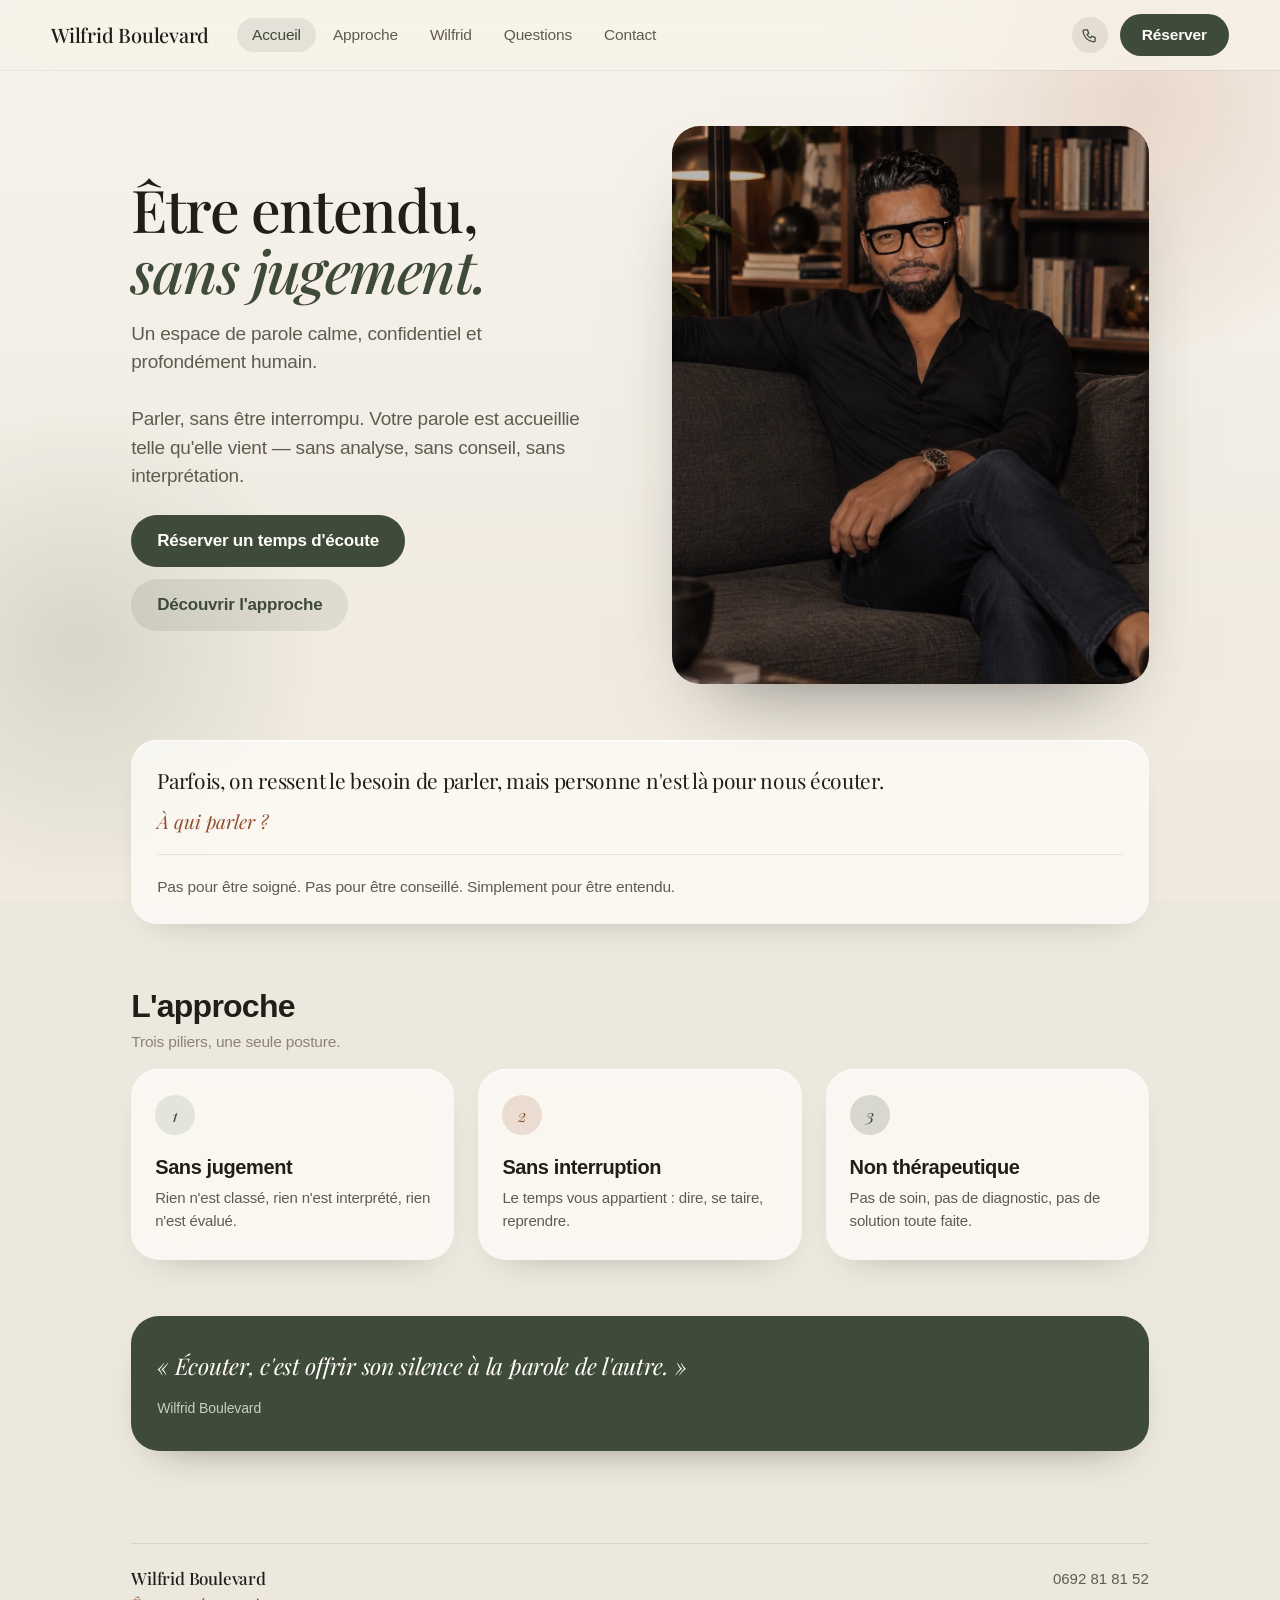
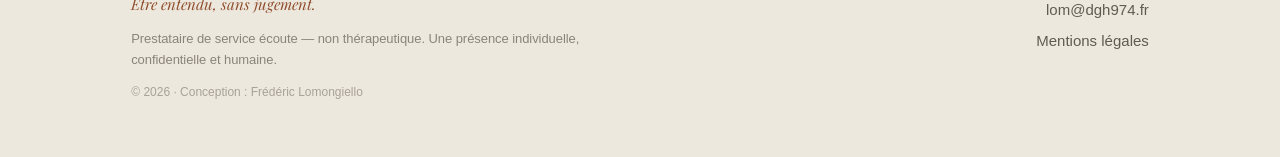
==== index.html @ 645d818a "Retire le cadre de téléphone et ajoute une vraie mise en page ordinateur Le cadre arrondi venait de " ====
<!doctype html>
<html lang="fr">
<head>
<meta charset="utf-8">
<meta name="viewport" content="width=device-width, initial-scale=1, viewport-fit=cover">
<title>Wilfrid Boulevard — Un temps d'écoute, sans jugement</title>
<meta name="description" content="Prestataire de service écoute à La Réunion. Un espace de parole calme, confidentiel et non thérapeutique. Réservation en ligne sécurisée.">
<meta name="theme-color" content="#3E4A3A">
<meta name="apple-mobile-web-app-capable" content="yes">
<meta name="apple-mobile-web-app-status-bar-style" content="black-translucent">
<meta name="apple-mobile-web-app-title" content="Wilfrid Boulevard">
<link rel="manifest" href="manifest.json">
<link rel="icon" href="favicon.svg" type="image/svg+xml">
<link rel="apple-touch-icon" href="favicon.svg">
<link rel="preconnect" href="https://fonts.gstatic.com" crossorigin>
<link rel="stylesheet" href="https://fonts.googleapis.com/css2?family=Playfair+Display:ital,wght@0,400;0,500;1,400&display=swap">
<link rel="stylesheet" href="style.css">
</head>
<body>

<div id="splash" aria-hidden="true">
  <div class="mark">WB</div>
  <div class="brand">Wilfrid Boulevard</div>
  <div class="tag">Être entendu, sans jugement.</div>
</div>

<div class="page-shell">
<div class="app-frame" data-tab="accueil">
  <div class="halo-sage"></div>

  <header class="topbar">
    <span class="title" id="navTitle">Wilfrid Boulevard</span>

    <button class="brand-desk" data-go="accueil">Wilfrid Boulevard</button>
    <nav class="nav-desk" aria-label="Navigation principale">
      <button class="is-active" data-go="accueil">Accueil</button>
      <button data-go="approche">Approche</button>
      <button data-go="wilfrid">Wilfrid</button>
      <button data-go="questions">Questions</button>
      <button data-go="contact">Contact</button>
    </nav>

    <div class="topbar-actions">
      <a class="call-btn" href="tel:+262692818152" aria-label="Appeler Wilfrid Boulevard">
        <svg width="17" height="17" viewBox="0 0 24 24" fill="none" stroke="#3E4A3A" stroke-width="1.8" stroke-linejoin="round"><path d="M5 4h4l2 5-2.5 1.5a12 12 0 0 0 5 5L15 13l5 2v4a2 2 0 0 1-2 2A16 16 0 0 1 3 6a2 2 0 0 1 2-2z"></path></svg>
      </a>
      <button class="btn-book-desk" data-open-sheet>Réserver</button>
    </div>
  </header>

  <main class="scroll-area" id="scrollArea">

    <!-- ACCUEIL -->
    <section class="tab is-active" data-tab="accueil">
      <div class="hero-zone">
        <div class="hero-full">
          <img src="photos/boulevard-canape.jpg" alt="Wilfrid Boulevard, assis, détendu, dans un espace d'écoute chaleureux">
          <div class="scrim"></div>
          <div class="hero-copy">
            <h1>Être entendu,<br><em>sans jugement.</em></h1>
            <p class="hero-sub">Un espace de parole calme, confidentiel et profondément humain.</p>
          </div>
        </div>

        <div class="section hero-actions">
          <p class="lead">Parler, sans être interrompu. Votre parole est accueillie telle qu'elle vient — sans analyse, sans conseil, sans interprétation.</p>
          <div class="btn-stack">
            <button class="btn-primary" data-open-sheet>Réserver un temps d'écoute</button>
            <button class="btn-secondary" data-go="approche">Découvrir l'approche</button>
          </div>
        </div>
      </div>

      <div class="section">
        <div class="card">
          <p class="quote-serif">Parfois, on ressent le besoin de parler, mais personne n'est là pour nous écouter.</p>
          <p class="quote-attrib">À qui parler ?</p>
          <div class="hairline"></div>
          <p class="fine">Pas pour être soigné. Pas pour être conseillé. Simplement pour être entendu.</p>
        </div>
      </div>

      <section class="section-band">
        <div class="section-head">
          <h2 class="title-md">L'approche</h2>
          <p>Trois piliers, une seule posture.</p>
        </div>
        <div class="carousel" id="carousel">
          <article>
            <span class="num-badge" style="background:rgba(124,139,114,.18);color:#3E4A3A">1</span>
            <h3>Sans jugement</h3>
            <p>Rien n'est classé, rien n'est interprété, rien n'est évalué.</p>
          </article>
          <article>
            <span class="num-badge" style="background:rgba(166,96,60,.18);color:#8F4F2E">2</span>
            <h3>Sans interruption</h3>
            <p>Le temps vous appartient : dire, se taire, reprendre.</p>
          </article>
          <article>
            <span class="num-badge" style="background:rgba(62,74,58,.18);color:#3E4A3A">3</span>
            <h3>Non thérapeutique</h3>
            <p>Pas de soin, pas de diagnostic, pas de solution toute faite.</p>
          </article>
        </div>
        <div class="dots" id="carouselDots">
          <button type="button" class="active" aria-label="Voir le pilier 1"></button>
          <button type="button" aria-label="Voir le pilier 2"></button>
          <button type="button" aria-label="Voir le pilier 3"></button>
        </div>
      </section>

      <div class="section">
        <div class="quote-block">
          <p>« Écouter, c'est offrir son silence à la parole de l'autre. »</p>
          <span>Wilfrid Boulevard</span>
        </div>
      </div>
    </section>

    <!-- APPROCHE -->
    <section class="tab" data-tab="approche">
      <div class="section-top">
        <h1 class="title-lg">Une seule posture : vous écouter.</h1>
        <p class="lead">Un métier de présence individuelle, dans un cadre éthique solide, sans intention de conseil, de soin ou de solution.</p>
      </div>

      <div class="section">
        <div class="grouped-card">
          <div class="grouped-row">
            <span class="num-badge" style="width:34px;height:34px;font-size:15px;background:rgba(124,139,114,.18);color:#3E4A3A">1</span>
            <div><h3>Sans jugement</h3><p>Vos émotions, vos vécus, vos silences sont accueillis tels qu'ils viennent.</p></div>
          </div>
          <div class="hairline"></div>
          <div class="grouped-row">
            <span class="num-badge" style="width:34px;height:34px;font-size:15px;background:rgba(166,96,60,.18);color:#8F4F2E">2</span>
            <div><h3>Sans interruption</h3><p>Une écoute active, silencieuse et entière : jamais coupée, jamais pressée.</p></div>
          </div>
          <div class="hairline"></div>
          <div class="grouped-row">
            <span class="num-badge" style="width:34px;height:34px;font-size:15px;background:rgba(62,74,58,.18);color:#3E4A3A">3</span>
            <div><h3>Non thérapeutique</h3><p>Une présence humaine, sincère et encadrée, pour que la parole se dépose.</p></div>
          </div>
        </div>
      </div>

      <section class="section">
        <h2 class="title-md">Le déroulement</h2>
        <p class="section-sub" style="margin-bottom:20px">Trois temps, sans formalité.</p>
        <ol class="steps">
          <li><span class="step-num">1</span><div><h3>Le premier contact</h3><p>Par téléphone ou depuis l'application. Un échange simple pour dire votre besoin et convenir d'un moment. Sans engagement.</p></div></li>
          <li><span class="step-num">2</span><div><h3>Le temps d'écoute</h3><p>En individuel, en présentiel ou à distance, dans un espace calme et sécurisant. Sans interruption, sans évaluation.</p></div></li>
          <li><span class="step-num">3</span><div><h3>Après, en simplicité</h3><p>Rien n'est prescrit, rien n'est rapporté, rien n'est analysé. Vous repartez avec votre parole respectée, à votre rythme.</p></div></li>
        </ol>
        <div class="chips">
          <span class="chip">En présentiel</span>
          <span class="chip">Par téléphone</span>
          <span class="chip">En visio</span>
          <span class="chip">Sur rendez-vous</span>
        </div>
      </section>

      <section class="section">
        <h2 class="title-md" style="margin-bottom:20px">Ce que c'est, ce que ce n'est pas</h2>
        <div class="check-cards">
          <div class="card check-card">
            <div class="check-card-head">
              <span class="badge-round yes"><svg width="13" height="13" viewBox="0 0 24 24" fill="none" stroke="#FFFCF6" stroke-width="2.6" stroke-linecap="round" stroke-linejoin="round"><path d="m5 13 4.5 4.5L19 7"></path></svg></span>
              <h3>Ce que c'est</h3>
            </div>
            <p>Un espace d'accueil de la parole, calme et confidentiel.</p>
            <p>Une écoute active : silence, reformulation sincère, reconnaissance.</p>
            <p>Un temps où vous êtes la seule priorité.</p>
          </div>
          <div class="card check-card">
            <div class="check-card-head">
              <span class="badge-round no"><svg width="12" height="12" viewBox="0 0 24 24" fill="none" stroke="#FFFCF6" stroke-width="2.6" stroke-linecap="round"><path d="M6 6l12 12M18 6 6 18"></path></svg></span>
              <h3>Ce que ce n'est pas</h3>
            </div>
            <p>Une thérapie, un soin psychologique ou psychiatrique.</p>
            <p>Un diagnostic, une analyse ou une interprétation.</p>
            <p>Du conseil — sauf si vous le demandez explicitement.</p>
          </div>
        </div>
      </section>

      <div class="section">
        <button class="btn-primary" data-open-sheet>Réserver un temps d'écoute</button>
      </div>
    </section>

    <!-- WILFRID -->
    <section class="tab" data-tab="wilfrid">
      <div class="section portrait-wrap">
        <div class="portrait">
          <img src="photos/boulevard-fauteuil.jpg" alt="Wilfrid Boulevard en posture d'écoute, devant sa bibliothèque">
        </div>
        <div class="wilfrid-intro">
          <h1 class="wilfrid-h1">Une présence <em>ici et maintenant</em>.</h1>
          <p class="body-copy">Prestataire de service écoute, j'accueille toute personne qui ressent le besoin de parler. Mon engagement est fondamental : être là pour écouter, sans intervenir, sans corriger, sans interpréter.</p>
          <p class="body-copy">Formé à l'écoute authentique individuelle, je pratique une écoute active fondée sur le silence, la reformulation sincère et la reconnaissance du vécu. Chaque rencontre est singulière et confidentielle.</p>
        </div>
      </div>

      <div class="section">
        <div class="card quote-signed">
          <p style="margin:0 0 12px;font:italic 400 20px/1.45 'Playfair Display',Georgia,serif;letter-spacing:-.012em;color:#201E19">« Je ne suis pas là pour aider ou réussir, mais pour être. »</p>
          <span>Posture d'humilité du métier d'écoute</span>
        </div>
      </div>

      <section class="section">
        <h2 class="title-md">Le cadre éthique</h2>
        <p class="section-sub" style="margin-bottom:20px">Six engagements pour que votre parole soit en sécurité.</p>
        <div class="grouped-card">
          <div class="ethic-row"><h3>Présence entière</h3><p>Une attention complète, sans distraction, sans téléphone, sans presse.</p></div>
          <div class="hairline"></div>
          <div class="ethic-row"><h3>Vérité émotionnelle</h3><p>Vos émotions sont vraies, elles n'ont pas à être justifiées.</p></div>
          <div class="hairline"></div>
          <div class="ethic-row"><h3>Non-jugement</h3><p>Aucun diagnostic, aucune étiquette, aucune évaluation de votre parcours.</p></div>
          <div class="hairline"></div>
          <div class="ethic-row"><h3>Confidentialité absolue</h3><p>Aucun compte rendu, aucun dossier partagé, aucune trace transmise.</p></div>
          <div class="hairline"></div>
          <div class="ethic-row"><h3>Régulation personnelle</h3><p>Je prends soin de moi pour ne pas alourdir l'autre.</p></div>
          <div class="hairline"></div>
          <div class="ethic-row"><h3>Posture d'humilité</h3><p>Je ne conseille pas, ne soigne pas, n'oriente pas — sauf demande explicite.</p></div>
        </div>
      </section>
    </section>

    <!-- QUESTIONS -->
    <section class="tab" data-tab="questions">
      <div class="section-top">
        <h1 class="title-lg">Questions fréquentes</h1>
        <p class="lead" style="margin-bottom:22px">Tout ce qu'il faut savoir avant de venir.</p>
        <div class="grouped-card" id="faqList">
          <div class="faq-item">
            <button aria-expanded="false">Est-ce de la thérapie ou un suivi psychologique ?<span class="chevron"><svg width="13" height="13" viewBox="0 0 24 24" fill="none" stroke="currentColor" stroke-width="3" stroke-linecap="round" stroke-linejoin="round"><path d="m9 6 7 6-7 6"></path></svg></span></button>
            <p class="faq-answer">Non. Le service d'écoute est explicitement non thérapeutique. Je ne suis ni psychologue, ni thérapeute, ni soignant : je ne pose aucun diagnostic, je ne soigne pas, je ne traite rien.</p>
          </div>
          <div class="hairline"></div>
          <div class="faq-item">
            <button aria-expanded="false">Quelle différence avec un psychologue ?<span class="chevron"><svg width="13" height="13" viewBox="0 0 24 24" fill="none" stroke="currentColor" stroke-width="3" stroke-linecap="round" stroke-linejoin="round"><path d="m9 6 7 6-7 6"></path></svg></span></button>
            <p class="faq-answer">Le psychologue soigne, analyse et interprète dans un cadre clinique. Ici, il n'y a ni analyse, ni interprétation, ni objectif de changement : seulement une écoute authentique et une présence entière.</p>
          </div>
          <div class="hairline"></div>
          <div class="faq-item">
            <button aria-expanded="false">Ce que je confie reste-t-il confidentiel ?<span class="chevron"><svg width="13" height="13" viewBox="0 0 24 24" fill="none" stroke="currentColor" stroke-width="3" stroke-linecap="round" stroke-linejoin="round"><path d="m9 6 7 6-7 6"></path></svg></span></button>
            <p class="faq-answer">Oui. La confidentialité est absolue : ce qui est dit ne sort pas. Aucun compte rendu, aucun dossier transmis, aucune coordination avec un tiers sur votre situation.</p>
          </div>
          <div class="hairline"></div>
          <div class="faq-item">
            <button aria-expanded="false">À qui s'adresse ce service ?<span class="chevron"><svg width="13" height="13" viewBox="0 0 24 24" fill="none" stroke="currentColor" stroke-width="3" stroke-linecap="round" stroke-linejoin="round"><path d="m9 6 7 6-7 6"></path></svg></span></button>
            <p class="faq-answer">À toute personne qui ressent le besoin de parler : un poids à déposer, une traversée difficile, ou simplement l'envie d'être entendue. Aucun prérequis, aucun bon motif à justifier.</p>
          </div>
          <div class="hairline"></div>
          <div class="faq-item">
            <button aria-expanded="false">Me donnerez-vous des conseils ?<span class="chevron"><svg width="13" height="13" viewBox="0 0 24 24" fill="none" stroke="currentColor" stroke-width="3" stroke-linecap="round" stroke-linejoin="round"><path d="m9 6 7 6-7 6"></path></svg></span></button>
            <p class="faq-answer">Non, par principe : je ne conseille pas, ne soigne pas, n'oriente pas. La seule exception : si vous me le demandez explicitement vous-même.</p>
          </div>
        </div>
      </div>

      <div class="section">
        <p class="notice-text">En cas de détresse psychologique aiguë, ce service n'est pas adapté. Contactez le <b>3114</b> (prévention du suicide, gratuit, 24/7) ou le <b>15</b>.</p>
      </div>
    </section>

    <!-- CONTACT -->
    <section class="tab" data-tab="contact">
      <div class="section-top">
        <h1 class="title-lg">Prêt à être entendu ?</h1>
        <p class="lead">Si vous êtes ici, c'est peut-être le moment. Choisissez votre créneau et réglez en toute sécurité.</p>
      </div>

      <div class="section section-tight contact-grid">
        <div class="contact-card">
          <h3>Réserver un temps d'écoute</h3>
          <p>Créneau, durée et paiement sont gérés sur la page SumUp. Confirmation par e-mail immédiate.</p>
          <button class="btn-primary" data-open-sheet>Continuer avec SumUp</button>
        </div>

        <div class="grouped-card">
          <a class="contact-row" href="tel:+262692818152">
            <span class="icon-circle"><svg width="16" height="16" viewBox="0 0 24 24" fill="none" stroke="#3E4A3A" stroke-width="1.9" stroke-linejoin="round"><path d="M5 4h4l2 5-2.5 1.5a12 12 0 0 0 5 5L15 13l5 2v4a2 2 0 0 1-2 2A16 16 0 0 1 3 6a2 2 0 0 1 2-2z"></path></svg></span>
            <span class="lines"><span class="label">Téléphone</span><span class="value">0692 81 81 52</span></span>
            <svg class="chev" width="13" height="13" viewBox="0 0 24 24" fill="none" stroke="currentColor" stroke-width="3" stroke-linecap="round" stroke-linejoin="round"><path d="m9 6 7 6-7 6"></path></svg>
          </a>
          <div class="hairline"></div>
          <a class="contact-row" href="mailto:lom@dgh974.fr">
            <span class="icon-circle"><svg width="16" height="16" viewBox="0 0 24 24" fill="none" stroke="#3E4A3A" stroke-width="1.9"><rect x="3" y="5" width="18" height="14" rx="3"></rect><path d="m3.5 7.5 8.5 6 8.5-6"></path></svg></span>
            <span class="lines"><span class="label">E-mail</span><span class="value">lom@dgh974.fr</span></span>
            <svg class="chev" width="13" height="13" viewBox="0 0 24 24" fill="none" stroke="currentColor" stroke-width="3" stroke-linecap="round" stroke-linejoin="round"><path d="m9 6 7 6-7 6"></path></svg>
          </a>
          <div class="hairline"></div>
          <div class="contact-row">
            <span class="icon-circle"><svg width="16" height="16" viewBox="0 0 24 24" fill="none" stroke="#3E4A3A" stroke-width="1.9" stroke-linecap="round"><circle cx="12" cy="12" r="9"></circle><path d="M12 7.5V12l3.5 2"></path></svg></span>
            <span class="lines"><span class="label">Disponibilités</span><span class="value">Du lundi au samedi, sur rendez-vous</span></span>
          </div>
          <div class="hairline"></div>
          <div class="contact-row">
            <span class="icon-circle"><svg width="16" height="16" viewBox="0 0 24 24" fill="none" stroke="#3E4A3A" stroke-width="1.9" stroke-linejoin="round"><path d="M12 21s7-6.1 7-11a7 7 0 1 0-14 0c0 4.9 7 11 7 11z"></path><circle cx="12" cy="10" r="2.6"></circle></svg></span>
            <span class="lines"><span class="label">Lieu</span><span class="value">En présentiel ou à distance</span></span>
          </div>
        </div>
      </div>

      <div class="section">
        <p class="notice-text">Ce service ne remplace ni un avis médical, ni un accompagnement psychologique. Urgence : <b>3114</b> ou <b>15</b>.</p>
      </div>

    </section>

    <footer class="app-footer">
      <div class="hairline" style="margin-bottom:18px"></div>
      <div class="footer-inner">
        <div class="footer-identity">
          <span class="brand">Wilfrid Boulevard</span>
          <span class="tagline">Être entendu, sans jugement.</span>
          <p class="disclaimer">Prestataire de service écoute — non thérapeutique. Une présence individuelle, confidentielle et humaine.</p>
        </div>
        <div class="footer-contact">
          <a href="tel:+262692818152">0692 81 81 52</a>
          <a href="mailto:lom@dgh974.fr">lom@dgh974.fr</a>
          <a href="mentions-legales.html">Mentions légales</a>
        </div>
      </div>
      <span class="credit">© <span id="year"></span> · Conception : Frédéric Lomongiello</span>
    </footer>

  </main>

  <nav class="tabbar" id="tabbar">
    <button class="is-active" data-go="accueil" aria-label="Accueil">
      <svg width="24" height="24" viewBox="0 0 24 24" fill="none" stroke="currentColor" stroke-width="1.7" stroke-linejoin="round" stroke-linecap="round"><path d="M4 10.6 12 4.2l8 6.4V19a1.6 1.6 0 0 1-1.6 1.6h-3.2v-5.6H8.8v5.6H5.6A1.6 1.6 0 0 1 4 19z"></path></svg>
      <span>Accueil</span>
    </button>
    <button data-go="approche" aria-label="Approche">
      <svg width="24" height="24" viewBox="0 0 24 24" fill="none" stroke="currentColor" stroke-width="1.7" stroke-linecap="round"><path d="M4.8 20v-7.6a7.2 7.2 0 0 1 14.4 0V20"></path><path d="M9.6 20v-7.6a2.4 2.4 0 0 1 4.8 0V20"></path></svg>
      <span>Approche</span>
    </button>
    <button data-go="wilfrid" aria-label="Wilfrid">
      <svg width="24" height="24" viewBox="0 0 24 24" fill="none" stroke="currentColor" stroke-width="1.7" stroke-linecap="round"><circle cx="12" cy="8.4" r="3.6"></circle><path d="M5 20a7.4 7.4 0 0 1 14 0"></path></svg>
      <span>Wilfrid</span>
    </button>
    <button data-go="questions" aria-label="Questions">
      <svg width="24" height="24" viewBox="0 0 24 24" fill="none" stroke="currentColor" stroke-width="1.7" stroke-linecap="round"><circle cx="12" cy="12" r="8.6"></circle><path d="M9.7 9.5a2.4 2.4 0 0 1 4.6.9c0 1.6-2.3 2-2.3 3.6"></path><path d="M12 17.2v.2"></path></svg>
      <span>Questions</span>
    </button>
    <button data-go="contact" aria-label="Contact">
      <svg width="24" height="24" viewBox="0 0 24 24" fill="none" stroke="currentColor" stroke-width="1.7" stroke-linejoin="round"><rect x="3.2" y="5.6" width="17.6" height="12.8" rx="3"></rect><path d="m3.8 7.6 8.2 5.6 8.2-5.6"></path></svg>
      <span>Contact</span>
    </button>
  </nav>

  <div class="sheet-overlay" id="sheetOverlay" hidden>
    <div class="sheet-scrim" data-close-sheet></div>
    <div class="sheet">
      <div class="grabber"></div>
      <h3>Redirection vers SumUp</h3>
      <p>Le créneau et le paiement sont gérés sur une page sécurisée. Aucune information sur le contenu de votre écoute n'y figure — seulement votre réservation.</p>
      <a class="btn-primary" id="sumupLink" href="https://www.sumupbookings.com/ldgh974" target="_blank" rel="noopener">Continuer</a>
      <button class="btn-cancel" data-close-sheet>Annuler</button>
    </div>
  </div>

</div>
</div>

<script src="script.js"></script>
</body>
</html>
---- style.css ----
:root{
  --cream:#EDE8DE;
  --bg-top:#F7F3EC;
  --bg-mid:#F2EDE4;
  --bg-bottom:#EFE9DE;
  --ink:#201E19;
  --ink-soft:#605B51;
  --ink-mute:#8A8478;
  --ink-faint:#A8A296;
  --sage:#3E4A3A;
  --sage-dark:#2E382A;
  --sage-wash:rgba(62,74,58,.1);
  --sage-wash-strong:rgba(62,74,58,.18);
  --rust:#8F4F2E;
  --rust-light:#A6603C;
  --card:rgba(255,255,255,.66);
  --card-strong:rgba(255,255,255,.72);
  --hairline:rgba(32,30,25,.09);
  --cloud:#FFFCF6;
  /* iPhone notch / home bar: the glass bars grow to clear them.
     In a browser the insets are 0, so the bars stay at their iOS content height. */
  --topbar-h:calc(56px + env(safe-area-inset-top, 0px));
  --tabbar-pb:calc(14px + env(safe-area-inset-bottom, 0px));
}

*{box-sizing:border-box}
html,body{margin:0;padding:0}
body{
  background:var(--cream);
  font-family:-apple-system,BlinkMacSystemFont,"SF Pro Text","SF Pro Display","Helvetica Neue",Helvetica,Arial,sans-serif;
  -webkit-font-smoothing:antialiased;
  text-rendering:optimizeLegibility;
  color:var(--ink);
  -webkit-tap-highlight-color:transparent;
}
a{color:var(--rust);text-decoration:none}
a:hover{color:var(--rust-light)}
button{font-family:inherit}
img{display:block;max-width:100%}
::-webkit-scrollbar{width:0;height:0}

/* Serif accent: name the fallback so the layout holds before Playfair loads */
h1,h2,h3,p,span,em,div{font-synthesis:none}

:focus{outline:none}
:focus-visible{
  outline:2px solid var(--sage);
  outline-offset:3px;
  border-radius:6px;
}

@keyframes sheetUp{from{transform:translateY(40px)}to{transform:none}}
@keyframes fadeIn{from{opacity:0}to{opacity:1}}
@keyframes fadeOut{from{opacity:1}to{opacity:0}}
@keyframes rowIn{from{opacity:0;transform:translateY(10px)}to{opacity:1;transform:none}}

/* ---------- page shell ---------- */
.page-shell{
  min-height:100vh;
  min-height:100dvh;
}
.app-frame{
  position:relative;
  width:100%;
  height:100vh;
  height:100dvh;
  overflow:hidden;
  background:#F5F1E9;
}
.app-frame::before{
  content:"";
  position:absolute;inset:0;z-index:0;
  background:linear-gradient(180deg,var(--bg-top) 0%,var(--bg-mid) 52%,var(--bg-bottom) 100%);
}
.app-frame::after{
  content:"";
  position:absolute;top:-120px;right:-90px;width:320px;height:320px;border-radius:50%;z-index:0;
  background:radial-gradient(circle,rgba(200,151,124,.28) 0%,rgba(200,151,124,0) 70%);
}
.halo-sage{
  position:absolute;bottom:60px;left:-110px;width:300px;height:300px;border-radius:50%;z-index:0;
  background:radial-gradient(circle,rgba(124,139,114,.22) 0%,rgba(124,139,114,0) 70%);
}

/* ---------- header ---------- */
.topbar{
  position:absolute;top:0;left:0;right:0;z-index:30;
  height:var(--topbar-h);
  display:flex;align-items:flex-end;justify-content:space-between;gap:12px;
  padding:0 16px 9px;
  background:rgba(245,241,233,.72);
  backdrop-filter:blur(26px) saturate(180%);
  -webkit-backdrop-filter:blur(26px) saturate(180%);
  box-shadow:0 .5px 0 rgba(32,30,25,.1);
}
/* iOS large-title behaviour: the bar title fades in only once the page's own
   heading has scrolled up behind the bar. */
.topbar .title{
  font:500 17px/1.2 "Playfair Display",Georgia,serif;
  letter-spacing:-.01em;color:var(--ink);
  opacity:0;transform:translateY(7px);
  transition:opacity .25s ease,transform .25s ease;
}
.topbar .title.is-visible{opacity:1;transform:none}
.call-btn{
  flex:none;width:36px;height:36px;border-radius:50%;
  background:var(--sage-wash);
  display:flex;align-items:center;justify-content:center;
}

/* ---------- scroll area ---------- */
.scroll-area{
  position:relative;z-index:10;
  height:100%;
  overflow-y:auto;overflow-x:hidden;
  overscroll-behavior:contain;
  padding:var(--topbar-h) 0 calc(80px + var(--tabbar-pb));
  scroll-behavior:smooth;
}
.tab{display:none}
.tab.is-active{display:block;animation:fadeIn .25s ease}

section{display:block}

/* ---------- hero ---------- */
.hero-full{
  position:relative;margin:calc(-1 * var(--topbar-h)) 0 0;height:540px;overflow:hidden;background:var(--ink);
  padding:0;
}
.hero-full img{
  position:absolute;inset:0;width:100%;height:100%;object-fit:cover;object-position:52% 26%;
}
.hero-full .scrim{
  position:absolute;inset:0;
  background:linear-gradient(180deg,rgba(32,30,25,.32) 0%,rgba(32,30,25,0) 30%,rgba(32,30,25,.55) 68%,rgba(32,30,25,.88) 100%);
}
.hero-full .hero-copy{
  position:absolute;left:24px;right:24px;bottom:30px;
  display:flex;flex-direction:column;gap:14px;
}
.hero-full h1{
  margin:0;font:500 42px/1.03 "Playfair Display",Georgia,serif;letter-spacing:-.026em;color:var(--cloud);
}
.hero-full h1 em{font-style:italic;color:#E9CDB8}
.hero-full .hero-sub{margin:0;font:400 16px/1.45 -apple-system,sans-serif;letter-spacing:-.011em;color:rgba(255,252,246,.82);max-width:300px}

.section{padding:30px 24px 0}
.section-top{padding:22px 24px 0}
/* full-bleed band: the carousel manages its own side padding */
.section-band{padding:36px 0 0}
.section.section-tight{padding-top:24px}
.section.portrait-wrap{padding:4px 20px 0}
.wilfrid-intro{padding:28px 4px 0}
.contact-grid{display:flex;flex-direction:column;gap:24px}
.hero-actions .lead{margin-bottom:26px}
/* transparent on phones: hero image and call to action simply stack */
.hero-zone{display:contents}

h1.title-lg{margin:0 0 12px;font:600 34px/1.08 -apple-system,sans-serif;letter-spacing:-.028em;color:var(--ink)}
p.lead{margin:0;font:400 17px/1.5 -apple-system,sans-serif;letter-spacing:-.012em;color:var(--ink-soft)}

.btn-stack{display:flex;flex-direction:column;gap:10px}
.btn-primary,.btn-secondary,a.btn-primary{
  display:flex;align-items:center;justify-content:center;
  height:52px;width:100%;border:none;border-radius:26px;
  font:590 17px/1 -apple-system,sans-serif;letter-spacing:-.012em;
  cursor:pointer;transition:transform .18s ease,background .18s ease;
  text-decoration:none;box-sizing:border-box;
}
.btn-primary{background:var(--sage);color:var(--cloud)}
.btn-primary:hover{color:var(--cloud)}
.btn-primary:active{transform:scale(.97);background:var(--sage-dark)}
.btn-secondary{background:var(--sage-wash);color:var(--sage)}
.btn-secondary:active{transform:scale(.97);background:var(--sage-wash-strong)}

.card{
  background:var(--card);
  backdrop-filter:blur(28px) saturate(180%);
  -webkit-backdrop-filter:blur(28px) saturate(180%);
  border-radius:26px;padding:26px;
  box-shadow:0 1px 0 rgba(255,255,255,.9) inset,0 14px 34px -26px rgba(32,30,25,.4);
}
.card p{margin:0}
p.quote-serif{font:400 21px/1.38 "Playfair Display",Georgia,serif;letter-spacing:-.015em;color:var(--ink);margin:0 0 14px}
.quote-attrib{font:italic 400 19px/1.3 "Playfair Display",Georgia,serif;color:var(--rust)}
.hairline{height:1px;background:rgba(32,30,25,.1);margin:20px 0}
.card .fine{margin:0;font:400 15.5px/1.5 -apple-system,sans-serif;letter-spacing:-.011em;color:var(--ink-soft)}

/* section headings */
.section-head{padding:0 24px 16px}
h2.title-md{margin:0 0 6px;font:600 26px/1.15 -apple-system,sans-serif;letter-spacing:-.024em;color:var(--ink)}
.section-head p, .section-sub{margin:0;font:400 15.5px/1.45 -apple-system,sans-serif;letter-spacing:-.011em;color:var(--ink-mute)}

/* carousel */
.carousel{
  display:flex;gap:14px;overflow-x:auto;padding:4px 24px 0;
  scroll-snap-type:x mandatory;-webkit-overflow-scrolling:touch;
}
.carousel article{
  flex:none;width:252px;scroll-snap-align:center;
  background:var(--card);
  backdrop-filter:blur(26px) saturate(180%);
  -webkit-backdrop-filter:blur(26px) saturate(180%);
  border-radius:28px;padding:26px 24px 28px;
  box-shadow:0 1px 0 rgba(255,255,255,.9) inset,0 16px 36px -28px rgba(32,30,25,.45);
}
.num-badge{
  display:flex;align-items:center;justify-content:center;width:40px;height:40px;border-radius:50%;
  font:italic 400 17px/1 "Playfair Display",Georgia,serif;
}
.carousel h3{margin:20px 0 8px;font:600 20px/1.2 -apple-system,sans-serif;letter-spacing:-.02em;color:var(--ink)}
.carousel p{margin:0;font:400 15px/1.5 -apple-system,sans-serif;letter-spacing:-.011em;color:var(--ink-soft)}
.dots{display:flex;align-items:center;justify-content:center;gap:7px;padding:20px 0 0}
.dots button{
  width:6px;height:6px;padding:0;border:none;border-radius:3px;
  background:rgba(32,30,25,.16);transition:width .3s ease,background .3s ease;
  display:block;cursor:pointer;
}
.dots button.active{background:var(--sage);width:20px}

.quote-block{
  border-radius:28px;overflow:hidden;background:var(--sage);padding:34px 26px;
  box-shadow:0 20px 44px -30px rgba(32,30,25,.6);
}
.quote-block p{margin:0 0 16px;font:italic 400 23px/1.42 "Playfair Display",Georgia,serif;letter-spacing:-.012em;color:var(--cloud)}
.quote-block span{font:400 14px/1 -apple-system,sans-serif;letter-spacing:-.008em;color:#C6D2BC}

/* grouped list card */
.grouped-card{
  background:var(--card);
  backdrop-filter:blur(26px) saturate(180%);
  -webkit-backdrop-filter:blur(26px) saturate(180%);
  border-radius:26px;padding:2px 22px;
  overflow:hidden;
  box-shadow:0 1px 0 rgba(255,255,255,.9) inset,0 14px 34px -28px rgba(32,30,25,.45);
}
.grouped-row{display:flex;gap:16px;align-items:flex-start;padding:22px 0}
.grouped-row h3{margin:5px 0 6px;font:600 18px/1.2 -apple-system,sans-serif;letter-spacing:-.018em;color:var(--ink)}
.grouped-row p{margin:0;font:400 15px/1.5 -apple-system,sans-serif;letter-spacing:-.011em;color:var(--ink-soft)}
.grouped-card .hairline{margin:0;background:rgba(32,30,25,.09)}

.ethic-row{padding:18px 0}
.ethic-row h3{margin:0 0 5px;font:600 16.5px/1.25 -apple-system,sans-serif;letter-spacing:-.014em;color:var(--ink)}
.ethic-row p{margin:0;font:400 14.5px/1.5 -apple-system,sans-serif;letter-spacing:-.01em;color:var(--ink-soft)}

/* steps (approche) */
.steps{list-style:none;margin:0;padding:0;display:flex;flex-direction:column;gap:18px}
.steps li{display:flex;gap:16px;align-items:flex-start}
.step-num{
  flex:none;display:flex;align-items:center;justify-content:center;width:28px;height:28px;border-radius:50%;
  background:var(--sage);color:var(--cloud);font:590 14px/1 -apple-system,sans-serif;
}
.steps h3{margin:3px 0 5px;font:600 17px/1.25 -apple-system,sans-serif;letter-spacing:-.016em;color:var(--ink)}
.steps p{margin:0;font:400 15px/1.5 -apple-system,sans-serif;letter-spacing:-.011em;color:var(--ink-soft)}

.chips{display:flex;flex-wrap:wrap;gap:8px;margin-top:22px}
.chip{background:var(--sage-wash);border-radius:16px;padding:9px 14px;font:400 14px/1 -apple-system,sans-serif;letter-spacing:-.008em;color:var(--sage)}

/* what it is / isn't */
.check-cards{display:flex;flex-direction:column;gap:12px}
.check-card-head{display:flex;align-items:center;gap:10px;margin-bottom:14px}
.check-card-head h3{margin:0;font:600 17px/1 -apple-system,sans-serif;letter-spacing:-.016em;color:var(--ink)}
.badge-round{flex:none;width:24px;height:24px;border-radius:50%;display:flex;align-items:center;justify-content:center}
.badge-round.yes{background:var(--sage)}
.badge-round.no{background:var(--rust-light)}
.check-card p{margin:0 0 10px;font:400 15px/1.5 -apple-system,sans-serif;letter-spacing:-.011em;color:var(--ink-soft)}
.check-card p:last-child{margin-bottom:0}

/* wilfrid page */
.portrait{height:404px;border-radius:28px;overflow:hidden;background:#EFE8DA;box-shadow:0 30px 60px -36px rgba(32,30,25,.5)}
.portrait img{width:100%;height:100%;object-fit:cover;object-position:50% 20%}
.wilfrid-h1{margin:0 0 14px;font:500 34px/1.1 "Playfair Display",Georgia,serif;letter-spacing:-.024em;color:var(--ink)}
.wilfrid-h1 em{font-style:italic;color:var(--rust)}
.body-copy{margin:0 0 14px;font:400 17px/1.5 -apple-system,sans-serif;letter-spacing:-.012em;color:var(--ink-soft)}
.body-copy:last-child{margin-bottom:0}
.quote-signed span{font:400 13.5px/1.4 -apple-system,sans-serif;letter-spacing:-.006em;color:var(--ink-mute)}

/* FAQ */
.faq-item button{
  width:100%;display:flex;align-items:center;justify-content:space-between;gap:14px;text-align:left;
  background:none;border:none;
  margin:0 -20px;width:calc(100% + 40px);padding:18px 20px;
  font:590 16.5px/1.35 -apple-system,sans-serif;letter-spacing:-.014em;color:var(--ink);cursor:pointer;
  transition:background .15s ease;
}
.faq-item button:active{background:rgba(32,30,25,.055)}
.faq-item .chevron{flex:none;transition:transform .28s cubic-bezier(.4,0,.2,1);color:#A8A296}
.faq-item.is-open .chevron{transform:rotate(90deg)}
.faq-answer{margin:-4px 0 18px;padding-right:28px;font:400 15px/1.55 -apple-system,sans-serif;letter-spacing:-.011em;color:var(--ink-soft);display:none;animation:rowIn .3s ease}
.faq-item.is-open .faq-answer{display:block}
.notice-text{margin:0;padding:0 4px;font:400 13.5px/1.6 -apple-system,sans-serif;letter-spacing:-.006em;color:var(--ink-mute)}
.notice-text b{font-weight:600;color:var(--ink-soft)}

/* contact */
.contact-card{border-radius:28px;background:var(--sage);padding:26px 24px;box-shadow:0 22px 46px -32px rgba(32,30,25,.6)}
.contact-card h3{margin:0 0 8px;font:600 21px/1.2 -apple-system,sans-serif;letter-spacing:-.02em;color:var(--cloud)}
.contact-card p{margin:0 0 20px;font:400 15px/1.5 -apple-system,sans-serif;letter-spacing:-.011em;color:#C6D2BC}
.contact-card .btn-primary{background:var(--cloud);color:#2E382A}
.contact-card .btn-primary:active{background:#E9CDB8}

.contact-row{
  display:flex;align-items:center;gap:14px;padding:16px 0;text-decoration:none;color:inherit;
  margin:0 -20px;padding-left:20px;padding-right:20px;
  transition:background .15s ease;
}
a.contact-row:active{background:rgba(32,30,25,.055)}
.contact-row .icon-circle{flex:none;width:34px;height:34px;border-radius:50%;background:rgba(62,74,58,.12);display:flex;align-items:center;justify-content:center}
.contact-row .lines{flex:1;display:flex;flex-direction:column;gap:2px}
.contact-row .label{font:400 13px/1 -apple-system,sans-serif;letter-spacing:-.005em;color:var(--ink-mute)}
.contact-row .value{font:400 17px/1.3 -apple-system,sans-serif;letter-spacing:-.012em;color:var(--ink)}
.contact-row .chev{color:#C3BCAE}

footer.app-footer{padding:32px 24px 0;flex-direction:column;gap:6px}
footer.app-footer .brand{font:500 17px/1.2 "Playfair Display",Georgia,serif;letter-spacing:-.012em;color:var(--ink)}
footer.app-footer .tagline{font:italic 400 15px/1.4 "Playfair Display",Georgia,serif;color:var(--rust)}
footer.app-footer .disclaimer{margin:8px 0 0;font:400 13px/1.6 -apple-system,sans-serif;letter-spacing:-.005em;color:var(--ink-mute)}
footer.app-footer .credit{margin-top:6px;font:400 12px/1.5 -apple-system,sans-serif;color:var(--ink-faint)}
footer.app-footer .credit a{color:var(--ink-faint);text-decoration:underline}

/* tab bar */
.tabbar{
  position:absolute;left:0;right:0;bottom:0;z-index:30;
  display:flex;align-items:stretch;justify-content:space-between;
  padding:8px 6px var(--tabbar-pb);
  background:rgba(245,241,233,.78);
  backdrop-filter:blur(28px) saturate(190%);
  -webkit-backdrop-filter:blur(28px) saturate(190%);
  box-shadow:0 -.5px 0 rgba(32,30,25,.1);
}
.tabbar button{
  flex:1;min-height:48px;display:flex;flex-direction:column;align-items:center;justify-content:center;gap:4px;
  background:none;border:none;padding:4px 0;cursor:pointer;color:#A39C8E;
  transition:color .2s ease,transform .15s ease;
}
.tabbar button.is-active{color:var(--sage)}
.tabbar button:active{transform:scale(.92)}
.tabbar span{font:500 10px/1 -apple-system,sans-serif;letter-spacing:-.002em}

/* sheet */
.sheet-overlay{
  position:absolute;inset:0;z-index:80;display:flex;flex-direction:column;justify-content:flex-end;
}
.sheet-overlay[hidden]{display:none}
.sheet-scrim{position:absolute;inset:0;background:rgba(32,30,25,.4);animation:fadeIn .28s ease}
.sheet{
  position:relative;background:#FBF8F2;border-radius:38px 38px 0 0;padding:12px 24px 30px;
  box-shadow:0 -20px 60px -24px rgba(32,30,25,.5);animation:sheetUp .36s cubic-bezier(.32,.72,0,1);
}
.sheet .grabber{width:40px;height:5px;border-radius:3px;background:rgba(32,30,25,.16);margin:0 auto 22px}
.sheet h3{margin:0 0 10px;font:600 24px/1.2 -apple-system,sans-serif;letter-spacing:-.024em;color:var(--ink)}
.sheet p{margin:0 0 24px;font:400 16px/1.5 -apple-system,sans-serif;letter-spacing:-.012em;color:var(--ink-soft)}
.sheet .btn-cancel{margin-top:6px;height:50px;width:100%;background:none;border:none;font:400 17px/1 -apple-system,sans-serif;letter-spacing:-.012em;color:var(--ink-mute);cursor:pointer}

.footnote{margin:16px 0 0;max-width:420px;text-align:center;font:400 12.5px/1.6 -apple-system,sans-serif;letter-spacing:-.005em;color:var(--ink-mute)}

/* splash */
#splash{
  position:fixed;inset:0;z-index:200;
  display:flex;flex-direction:column;align-items:center;justify-content:center;gap:10px;
  background:linear-gradient(180deg,var(--bg-top) 0%,var(--bg-bottom) 100%);
}
#splash .mark{
  width:88px;height:88px;border-radius:50%;background:var(--sage);
  display:flex;align-items:center;justify-content:center;
  font:400 34px/1 "Playfair Display",Georgia,serif;color:#E9CDB8;
  box-shadow:0 20px 44px -24px rgba(32,30,25,.5);
  margin-bottom:8px;
}
#splash .brand{font:500 20px/1.2 "Playfair Display",Georgia,serif;letter-spacing:-.01em;color:var(--ink)}
#splash .tag{font:italic 400 14px/1.4 "Playfair Display",Georgia,serif;color:var(--rust)}
#splash.is-hiding{animation:fadeOut .45s ease forwards}

@media (prefers-reduced-motion: reduce){
  #splash{display:none}
  .tab.is-active,.sheet,.sheet-scrim,.faq-answer{animation:none}
}

/* Desktop-only chrome stays hidden until the desktop layout kicks in */
.brand-desk,.nav-desk,.btn-book-desk{display:none}
.topbar-actions{display:flex;align-items:center;gap:12px}

/* On phones the footer belongs to the Contact tab only — an app has no footer */
footer.app-footer{display:none}
.app-frame[data-tab="contact"] footer.app-footer{display:flex}
.footer-inner{display:flex;flex-direction:column;gap:6px}
.footer-identity{display:flex;flex-direction:column;gap:6px}
.footer-contact{display:none}

/* Tablets: keep the phone layout but stop lines from running too wide */
@media (min-width:561px) and (max-width:899px){
  .scroll-area > .tab > *,
  .hero-zone > .section{max-width:620px;margin-left:auto;margin-right:auto}
  .hero-full{max-width:none}
  .carousel{max-width:620px;margin:0 auto}
  .btn-stack{flex-direction:row;gap:12px}
  .btn-primary,.btn-secondary{flex:1}
}

/* ============================================================
   DESKTOP (≥900px) — real web layout: horizontal nav, page
   scroll, multi-column sections. No phone frame.
   ============================================================ */
@media (min-width:900px){
  /* The app shell stops pretending to be a device: the page scrolls */
  .app-frame{height:auto;overflow:visible;background:transparent}
  .app-frame::before{position:fixed}
  .app-frame::after{position:fixed;top:-160px;right:-120px;width:520px;height:520px}
  .halo-sage{position:fixed;top:45vh;bottom:auto;left:-160px;width:480px;height:480px}
  .scroll-area{height:auto;overflow:visible;padding:0 0 0;overscroll-behavior:auto}

  /* ---- top navigation ---- */
  .topbar{
    position:fixed;height:70px;align-items:center;gap:28px;
    padding:0 clamp(24px,4vw,56px);
    background:rgba(246,242,234,.78);
  }
  .topbar .title{display:none}
  .brand-desk{
    display:block;background:none;border:none;padding:0;cursor:pointer;
    font:500 20px/1 "Playfair Display",Georgia,serif;letter-spacing:-.012em;color:var(--ink);
    white-space:nowrap;
  }
  .nav-desk{display:flex;align-items:center;gap:2px;margin-right:auto}
  .nav-desk button{
    background:none;border:none;cursor:pointer;
    padding:9px 15px;border-radius:19px;
    font:500 15.5px/1 -apple-system,sans-serif;letter-spacing:-.011em;
    color:var(--ink-soft);transition:background .2s ease,color .2s ease;
  }
  .nav-desk button:hover{color:var(--ink);background:rgba(32,30,25,.045)}
  .nav-desk button.is-active{color:var(--sage);background:var(--sage-wash)}
  .btn-book-desk{
    display:inline-flex;align-items:center;justify-content:center;
    height:42px;padding:0 22px;border:none;border-radius:21px;
    background:var(--sage);color:var(--cloud);cursor:pointer;
    font:590 15.5px/1 -apple-system,sans-serif;letter-spacing:-.011em;
    transition:transform .18s ease,background .18s ease;
  }
  .btn-book-desk:hover{background:var(--sage-dark)}
  .btn-book-desk:active{transform:scale(.97)}
  .tabbar{display:none}

  /* ---- shared rhythm ---- */
  .tab{padding:70px 0 0}
  .section,.section-top,.tab > section{
    max-width:1120px;margin:0 auto;
    padding-left:clamp(24px,4vw,56px);padding-right:clamp(24px,4vw,56px);
  }
  .section{padding-top:56px}
  .section-top{padding-top:76px}
  /* full-bleed band: its children carry the gutter, so it must not double it */
  .tab > section.section-band{max-width:none;padding-left:0;padding-right:0;padding-top:64px}
  h1.title-lg{font-size:48px;letter-spacing:-.03em;max-width:18ch}
  p.lead{font-size:19px;max-width:62ch}
  h2.title-md{font-size:32px}

  /* ---- hero: copy + call to action left, portrait right (photos are 2:3) ---- */
  .hero-zone{
    display:grid;grid-template-columns:1fr 1fr;
    column-gap:clamp(32px,5vw,72px);
    max-width:1120px;margin:0 auto;
    padding:56px clamp(24px,4vw,56px) 0;
    align-items:center;
  }
  .hero-zone .hero-full{display:contents}
  .hero-full .scrim{display:none}
  .hero-full img{
    grid-column:2;grid-row:1 / span 2;align-self:center;
    position:static;
    width:100%;height:min(560px,62vh);border-radius:28px;
    object-position:52% 22%;
    box-shadow:0 40px 80px -44px rgba(32,30,25,.6);
  }
  .hero-full .hero-copy{
    grid-column:1;grid-row:1;align-self:end;
    position:static;gap:20px;
  }
  .section.hero-actions{grid-column:1;grid-row:2;align-self:start}
  .hero-full h1{font-size:clamp(46px,4.6vw,62px);color:var(--ink)}
  .hero-full h1 em{color:var(--sage)}
  .hero-full .hero-sub{font-size:19px;color:var(--ink-soft);max-width:38ch}

  /* Accueil intro + call to action, under the hero copy in the same column */
  .section.hero-actions{padding:30px 0 0}
  .hero-actions .lead{margin-bottom:24px;font-size:19px;max-width:54ch}
  .btn-stack{flex-direction:row;flex-wrap:wrap;gap:12px}
  .btn-primary,.btn-secondary{padding:0 26px;width:auto;flex:0 0 auto;white-space:nowrap}

  /* ---- carousel becomes a 3-up grid ---- */
  .carousel{
    display:grid;grid-template-columns:repeat(3,1fr);gap:24px;
    overflow:visible;padding:0;
    max-width:1120px;margin:0 auto;
    padding-left:clamp(24px,4vw,56px);padding-right:clamp(24px,4vw,56px);
  }
  .carousel article{width:auto}
  .dots{display:none}
  .section-head{
    max-width:1120px;margin:0 auto;
    padding-left:clamp(24px,4vw,56px);padding-right:clamp(24px,4vw,56px);
  }

  /* ---- two-column blocks ---- */
  .check-cards{display:grid;grid-template-columns:1fr 1fr;gap:24px}
  .grouped-card{padding-left:28px;padding-right:28px}
  .steps{display:grid;grid-template-columns:repeat(3,1fr);gap:32px}

  /* ---- Wilfrid: portrait left, text right ---- */
  .section.portrait-wrap{
    padding:76px clamp(24px,4vw,56px) 0;
    display:grid;grid-template-columns:minmax(0,400px) 1fr;gap:clamp(32px,5vw,64px);align-items:start;
  }
  .portrait{height:min(560px,64vh);position:sticky;top:110px}
  .wilfrid-intro{padding:0}
  .wilfrid-intro .wilfrid-h1{font-size:42px}
  .wilfrid-intro .body-copy{font-size:18px;max-width:58ch}

  /* ---- FAQ and long text stay readable ---- */
  .tab[data-tab="questions"] .grouped-card{max-width:840px}
  .tab[data-tab="questions"] .notice-text{max-width:840px}

  /* ---- Contact: booking card + details side by side ---- */
  .section.contact-grid{
    display:grid;grid-template-columns:1fr 1fr;gap:32px;align-items:start;
    padding-top:40px;
  }
  .contact-card{padding:34px 32px}
  .contact-card .btn-primary{width:auto;padding:0 30px}

  /* ---- sheet becomes a centred modal ---- */
  .sheet-overlay{position:fixed;justify-content:center;align-items:center}
  .sheet{
    border-radius:28px;max-width:460px;width:100%;margin:0 24px;
    padding:30px 32px 32px;
    animation:fadeIn .22s ease;
  }
  .sheet .grabber{display:none}

  /* ---- footer: always visible, two columns ---- */
  footer.app-footer{
    display:flex;
    max-width:1120px;margin:0 auto;
    padding:72px clamp(24px,4vw,56px) 56px;
  }
  .footer-inner{flex-direction:row;justify-content:space-between;gap:48px;align-items:flex-start}
  .footer-identity{max-width:52ch}
  .footer-contact{display:flex;flex-direction:column;gap:10px;text-align:right}
  .footer-contact a{font:400 15px/1.4 -apple-system,sans-serif;color:var(--ink-soft)}
  .footer-contact a:hover{color:var(--rust)}
  .app-footer .credit{margin-top:28px}

  /* the splash is a phone-launch affordance; a website opens instantly */
  #splash{display:none}
}
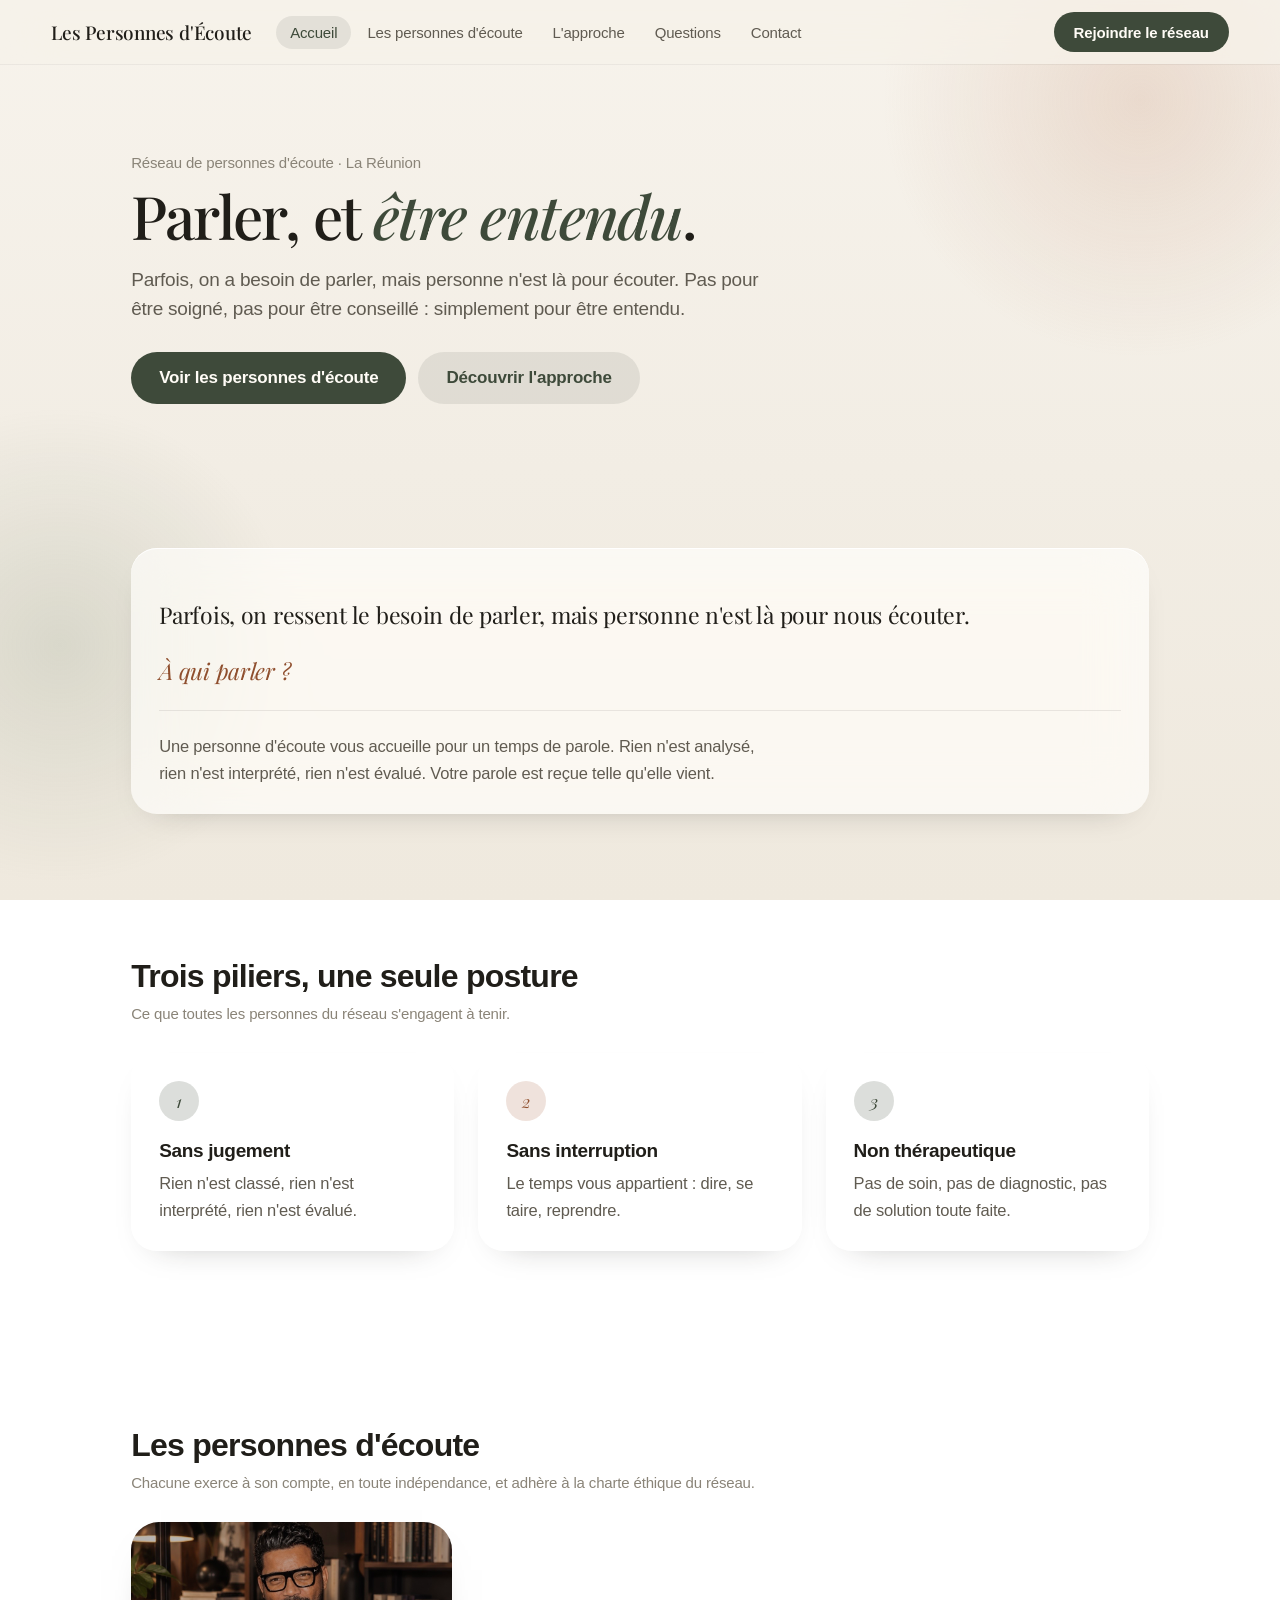
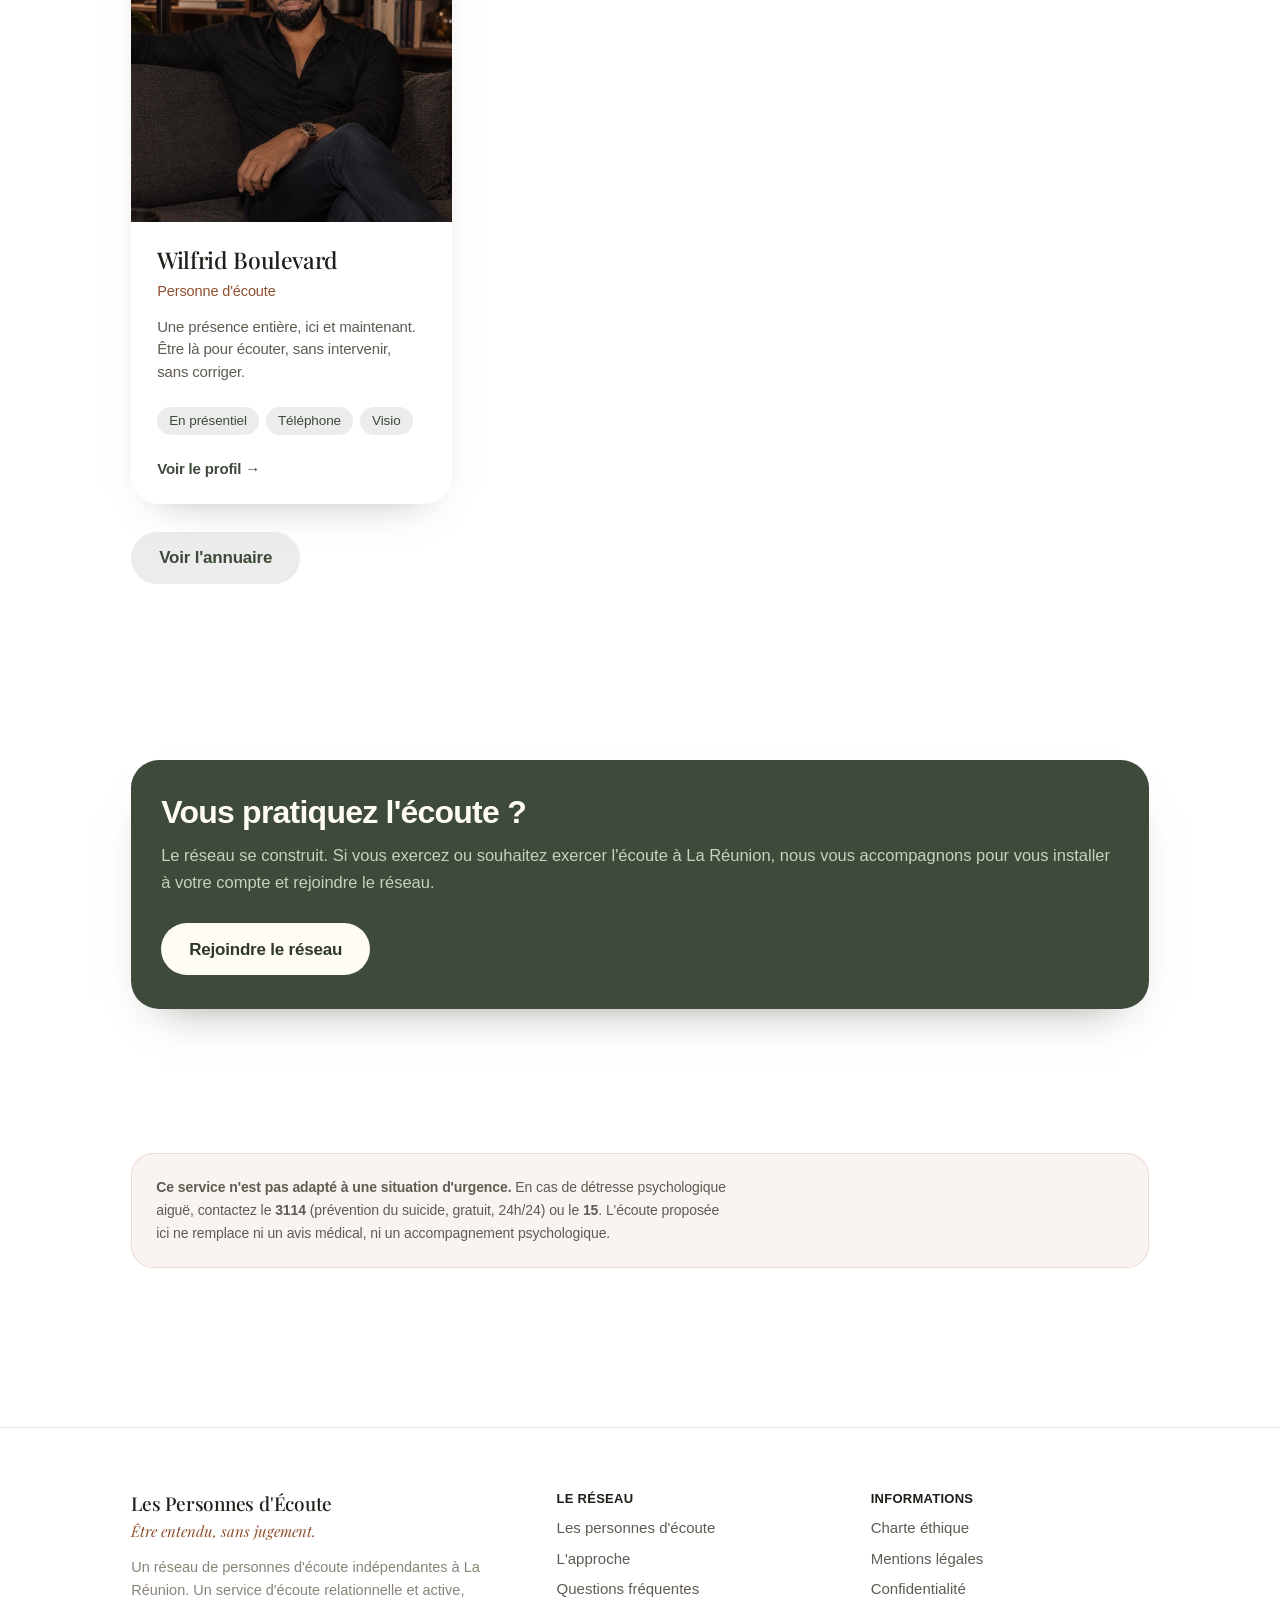
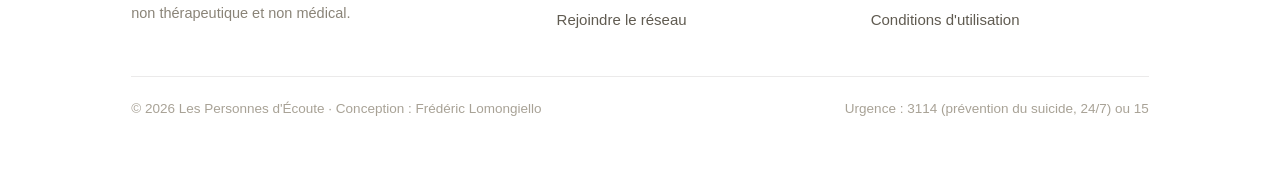
==== commit 138b4581: "Passe du site mono-praticien à l'architecture du réseau Le site devient Les Personnes d'Écoute : un " ====
--- a/index.html
+++ b/index.html
@@ -3,369 +3,165 @@
 <head>
 <meta charset="utf-8">
 <meta name="viewport" content="width=device-width, initial-scale=1, viewport-fit=cover">
-<title>Wilfrid Boulevard — Un temps d'écoute, sans jugement</title>
-<meta name="description" content="Prestataire de service écoute à La Réunion. Un espace de parole calme, confidentiel et non thérapeutique. Réservation en ligne sécurisée.">
+<title>Les Personnes d'Écoute — Être entendu, sans jugement</title>
+<meta name="description" content="Un réseau de personnes d'écoute indépendantes à La Réunion. Un espace de parole calme, confidentiel et non thérapeutique. Trouvez la personne qui vous écoutera.">
 <meta name="theme-color" content="#3E4A3A">
-<meta name="apple-mobile-web-app-capable" content="yes">
-<meta name="apple-mobile-web-app-status-bar-style" content="black-translucent">
-<meta name="apple-mobile-web-app-title" content="Wilfrid Boulevard">
-<link rel="manifest" href="manifest.json">
 <link rel="icon" href="favicon.svg" type="image/svg+xml">
 <link rel="apple-touch-icon" href="favicon.svg">
 <link rel="preconnect" href="https://fonts.gstatic.com" crossorigin>
 <link rel="stylesheet" href="https://fonts.googleapis.com/css2?family=Playfair+Display:ital,wght@0,400;0,500;1,400&display=swap">
-<link rel="stylesheet" href="style.css">
+<link rel="stylesheet" href="assets/style.css">
 </head>
 <body>
 
-<div id="splash" aria-hidden="true">
-  <div class="mark">WB</div>
-  <div class="brand">Wilfrid Boulevard</div>
-  <div class="tag">Être entendu, sans jugement.</div>
-</div>
-
-<div class="page-shell">
-<div class="app-frame" data-tab="accueil">
-  <div class="halo-sage"></div>
-
-  <header class="topbar">
-    <span class="title" id="navTitle">Wilfrid Boulevard</span>
-
-    <button class="brand-desk" data-go="accueil">Wilfrid Boulevard</button>
-    <nav class="nav-desk" aria-label="Navigation principale">
-      <button class="is-active" data-go="accueil">Accueil</button>
-      <button data-go="approche">Approche</button>
-      <button data-go="wilfrid">Wilfrid</button>
-      <button data-go="questions">Questions</button>
-      <button data-go="contact">Contact</button>
+  <header class="site-header">
+    <a class="brand" href="index.html">Les Personnes d'Écoute</a>
+    <nav class="site-nav" aria-label="Navigation principale">
+      <a href="index.html" aria-current="page">Accueil</a>
+      <a href="personnes-ecoute/index.html">Les personnes d'écoute</a>
+      <a href="approche.html">L'approche</a>
+      <a href="questions.html">Questions</a>
+      <a href="contact.html">Contact</a>
     </nav>
-
-    <div class="topbar-actions">
-      <a class="call-btn" href="tel:+262692818152" aria-label="Appeler Wilfrid Boulevard">
-        <svg width="17" height="17" viewBox="0 0 24 24" fill="none" stroke="#3E4A3A" stroke-width="1.8" stroke-linejoin="round"><path d="M5 4h4l2 5-2.5 1.5a12 12 0 0 0 5 5L15 13l5 2v4a2 2 0 0 1-2 2A16 16 0 0 1 3 6a2 2 0 0 1 2-2z"></path></svg>
-      </a>
-      <button class="btn-book-desk" data-open-sheet>Réserver</button>
-    </div>
+    <a class="header-cta" href="rejoindre.html">Rejoindre le réseau</a>
+    <button class="menu-toggle" id="menuToggle" aria-expanded="false" aria-controls="mobileMenu" aria-label="Ouvrir le menu">
+      <svg width="20" height="20" viewBox="0 0 24 24" fill="none" stroke="currentColor" stroke-width="1.9" stroke-linecap="round"><path d="M4 7h16M4 12h16M4 17h16"/></svg>
+    </button>
   </header>
 
-  <main class="scroll-area" id="scrollArea">
+  <div class="mobile-menu" id="mobileMenu" hidden>
+    <a href="index.html" aria-current="page">Accueil</a>
+    <a href="personnes-ecoute/index.html">Les personnes d'écoute</a>
+    <a href="approche.html">L'approche</a>
+    <a href="questions.html">Questions</a>
+    <a href="contact.html">Contact</a>
+    <a class="header-cta" href="rejoindre.html">Rejoindre le réseau</a>
+  </div>
 
-    <!-- ACCUEIL -->
-    <section class="tab is-active" data-tab="accueil">
-      <div class="hero-zone">
-        <div class="hero-full">
-          <img src="photos/boulevard-canape.jpg" alt="Wilfrid Boulevard, assis, détendu, dans un espace d'écoute chaleureux">
-          <div class="scrim"></div>
-          <div class="hero-copy">
-            <h1>Être entendu,<br><em>sans jugement.</em></h1>
-            <p class="hero-sub">Un espace de parole calme, confidentiel et profondément humain.</p>
+  <main>
+
+    <section class="wrap stack-lg">
+      <p class="eyebrow">Réseau de personnes d'écoute · La Réunion</p>
+      <h1 class="display">Parler, et <em>être entendu</em>.</h1>
+      <p class="lead" style="margin-top:20px">Parfois, on a besoin de parler, mais personne n'est là pour écouter.
+        Pas pour être soigné, pas pour être conseillé : simplement pour être entendu.</p>
+      <div class="btn-row">
+        <a class="btn btn-primary" href="personnes-ecoute/index.html">Voir les personnes d'écoute</a>
+        <a class="btn btn-secondary" href="approche.html">Découvrir l'approche</a>
+      </div>
+    </section>
+
+    <section class="wrap stack-md">
+      <div class="card">
+        <p class="serif-quote" style="font-style:normal">Parfois, on ressent le besoin de parler, mais personne
+          n'est là pour nous écouter.</p>
+        <p class="serif-quote" style="color:var(--rust);margin-top:12px">À qui parler ?</p>
+        <hr class="hairline" style="margin:22px 0">
+        <p class="body" style="margin:0">Une personne d'écoute vous accueille pour un temps de parole. Rien n'est
+          analysé, rien n'est interprété, rien n'est évalué. Votre parole est reçue telle qu'elle vient.</p>
+      </div>
+    </section>
+
+    <section class="wrap stack-lg">
+      <h2 class="title-md">Trois piliers, une seule posture</h2>
+      <p class="eyebrow" style="margin-top:8px">Ce que toutes les personnes du réseau s'engagent à tenir.</p>
+      <div class="grid grid-3" style="margin-top:28px">
+        <article class="card">
+          <span class="num-badge">1</span>
+          <h3 class="title-sm">Sans jugement</h3>
+          <p class="body" style="margin-top:8px">Rien n'est classé, rien n'est interprété, rien n'est évalué.</p>
+        </article>
+        <article class="card">
+          <span class="num-badge" style="background:rgba(166,96,60,.18);color:var(--rust)">2</span>
+          <h3 class="title-sm">Sans interruption</h3>
+          <p class="body" style="margin-top:8px">Le temps vous appartient : dire, se taire, reprendre.</p>
+        </article>
+        <article class="card">
+          <span class="num-badge">3</span>
+          <h3 class="title-sm">Non thérapeutique</h3>
+          <p class="body" style="margin-top:8px">Pas de soin, pas de diagnostic, pas de solution toute faite.</p>
+        </article>
+      </div>
+    </section>
+
+    <section class="wrap stack-lg">
+      <h2 class="title-md">Les personnes d'écoute</h2>
+      <p class="eyebrow" style="margin-top:8px">Chacune exerce à son compte, en toute indépendance, et adhère à la
+        charte éthique du réseau.</p>
+      <div class="people" style="margin-top:28px">
+        <a class="person-card" href="personnes-ecoute/wilfrid-boulevard.html">
+          <img src="photos/boulevard-canape.jpg" alt="Portrait de Wilfrid Boulevard">
+          <div class="person-body">
+            <span class="person-name">Wilfrid Boulevard</span>
+            <span class="person-role">Personne d'écoute</span>
+            <p>Une présence entière, ici et maintenant. Être là pour écouter, sans intervenir, sans corriger.</p>
+            <div class="tags">
+              <span class="tag">En présentiel</span>
+              <span class="tag">Téléphone</span>
+              <span class="tag">Visio</span>
+            </div>
+            <span class="more">Voir le profil →</span>
           </div>
-        </div>
+        </a>
+      </div>
+      <div class="btn-row">
+        <a class="btn btn-secondary" href="personnes-ecoute/index.html">Voir l'annuaire</a>
+      </div>
+    </section>
 
-        <div class="section hero-actions">
-          <p class="lead">Parler, sans être interrompu. Votre parole est accueillie telle qu'elle vient — sans analyse, sans conseil, sans interprétation.</p>
-          <div class="btn-stack">
-            <button class="btn-primary" data-open-sheet>Réserver un temps d'écoute</button>
-            <button class="btn-secondary" data-go="approche">Découvrir l'approche</button>
-          </div>
-        </div>
-      </div>
-
-      <div class="section">
-        <div class="card">
-          <p class="quote-serif">Parfois, on ressent le besoin de parler, mais personne n'est là pour nous écouter.</p>
-          <p class="quote-attrib">À qui parler ?</p>
-          <div class="hairline"></div>
-          <p class="fine">Pas pour être soigné. Pas pour être conseillé. Simplement pour être entendu.</p>
-        </div>
-      </div>
-
-      <section class="section-band">
-        <div class="section-head">
-          <h2 class="title-md">L'approche</h2>
-          <p>Trois piliers, une seule posture.</p>
-        </div>
-        <div class="carousel" id="carousel">
-          <article>
-            <span class="num-badge" style="background:rgba(124,139,114,.18);color:#3E4A3A">1</span>
-            <h3>Sans jugement</h3>
-            <p>Rien n'est classé, rien n'est interprété, rien n'est évalué.</p>
-          </article>
-          <article>
-            <span class="num-badge" style="background:rgba(166,96,60,.18);color:#8F4F2E">2</span>
-            <h3>Sans interruption</h3>
-            <p>Le temps vous appartient : dire, se taire, reprendre.</p>
-          </article>
-          <article>
-            <span class="num-badge" style="background:rgba(62,74,58,.18);color:#3E4A3A">3</span>
-            <h3>Non thérapeutique</h3>
-            <p>Pas de soin, pas de diagnostic, pas de solution toute faite.</p>
-          </article>
-        </div>
-        <div class="dots" id="carouselDots">
-          <button type="button" class="active" aria-label="Voir le pilier 1"></button>
-          <button type="button" aria-label="Voir le pilier 2"></button>
-          <button type="button" aria-label="Voir le pilier 3"></button>
-        </div>
-      </section>
-
-      <div class="section">
-        <div class="quote-block">
-          <p>« Écouter, c'est offrir son silence à la parole de l'autre. »</p>
-          <span>Wilfrid Boulevard</span>
+    <section class="wrap stack-lg">
+      <div class="card-sage">
+        <h2 class="title-md">Vous pratiquez l'écoute ?</h2>
+        <p style="margin:12px 0 0;font:400 16.5px/1.6 var(--sans)">Le réseau se construit. Si vous exercez ou
+          souhaitez exercer l'écoute à La Réunion, nous vous accompagnons pour vous installer à votre compte et
+          rejoindre le réseau.</p>
+        <div class="btn-row">
+          <a class="btn" style="background:var(--cloud);color:var(--sage-dark)" href="rejoindre.html">Rejoindre le réseau</a>
         </div>
       </div>
     </section>
 
-    <!-- APPROCHE -->
-    <section class="tab" data-tab="approche">
-      <div class="section-top">
-        <h1 class="title-lg">Une seule posture : vous écouter.</h1>
-        <p class="lead">Un métier de présence individuelle, dans un cadre éthique solide, sans intention de conseil, de soin ou de solution.</p>
-      </div>
-
-      <div class="section">
-        <div class="grouped-card">
-          <div class="grouped-row">
-            <span class="num-badge" style="width:34px;height:34px;font-size:15px;background:rgba(124,139,114,.18);color:#3E4A3A">1</span>
-            <div><h3>Sans jugement</h3><p>Vos émotions, vos vécus, vos silences sont accueillis tels qu'ils viennent.</p></div>
-          </div>
-          <div class="hairline"></div>
-          <div class="grouped-row">
-            <span class="num-badge" style="width:34px;height:34px;font-size:15px;background:rgba(166,96,60,.18);color:#8F4F2E">2</span>
-            <div><h3>Sans interruption</h3><p>Une écoute active, silencieuse et entière : jamais coupée, jamais pressée.</p></div>
-          </div>
-          <div class="hairline"></div>
-          <div class="grouped-row">
-            <span class="num-badge" style="width:34px;height:34px;font-size:15px;background:rgba(62,74,58,.18);color:#3E4A3A">3</span>
-            <div><h3>Non thérapeutique</h3><p>Une présence humaine, sincère et encadrée, pour que la parole se dépose.</p></div>
-          </div>
-        </div>
-      </div>
-
-      <section class="section">
-        <h2 class="title-md">Le déroulement</h2>
-        <p class="section-sub" style="margin-bottom:20px">Trois temps, sans formalité.</p>
-        <ol class="steps">
-          <li><span class="step-num">1</span><div><h3>Le premier contact</h3><p>Par téléphone ou depuis l'application. Un échange simple pour dire votre besoin et convenir d'un moment. Sans engagement.</p></div></li>
-          <li><span class="step-num">2</span><div><h3>Le temps d'écoute</h3><p>En individuel, en présentiel ou à distance, dans un espace calme et sécurisant. Sans interruption, sans évaluation.</p></div></li>
-          <li><span class="step-num">3</span><div><h3>Après, en simplicité</h3><p>Rien n'est prescrit, rien n'est rapporté, rien n'est analysé. Vous repartez avec votre parole respectée, à votre rythme.</p></div></li>
-        </ol>
-        <div class="chips">
-          <span class="chip">En présentiel</span>
-          <span class="chip">Par téléphone</span>
-          <span class="chip">En visio</span>
-          <span class="chip">Sur rendez-vous</span>
-        </div>
-      </section>
-
-      <section class="section">
-        <h2 class="title-md" style="margin-bottom:20px">Ce que c'est, ce que ce n'est pas</h2>
-        <div class="check-cards">
-          <div class="card check-card">
-            <div class="check-card-head">
-              <span class="badge-round yes"><svg width="13" height="13" viewBox="0 0 24 24" fill="none" stroke="#FFFCF6" stroke-width="2.6" stroke-linecap="round" stroke-linejoin="round"><path d="m5 13 4.5 4.5L19 7"></path></svg></span>
-              <h3>Ce que c'est</h3>
-            </div>
-            <p>Un espace d'accueil de la parole, calme et confidentiel.</p>
-            <p>Une écoute active : silence, reformulation sincère, reconnaissance.</p>
-            <p>Un temps où vous êtes la seule priorité.</p>
-          </div>
-          <div class="card check-card">
-            <div class="check-card-head">
-              <span class="badge-round no"><svg width="12" height="12" viewBox="0 0 24 24" fill="none" stroke="#FFFCF6" stroke-width="2.6" stroke-linecap="round"><path d="M6 6l12 12M18 6 6 18"></path></svg></span>
-              <h3>Ce que ce n'est pas</h3>
-            </div>
-            <p>Une thérapie, un soin psychologique ou psychiatrique.</p>
-            <p>Un diagnostic, une analyse ou une interprétation.</p>
-            <p>Du conseil — sauf si vous le demandez explicitement.</p>
-          </div>
-        </div>
-      </section>
-
-      <div class="section">
-        <button class="btn-primary" data-open-sheet>Réserver un temps d'écoute</button>
+    <section class="wrap stack-md">
+      <div class="notice-box">
+        <p class="notice"><b>Ce service n'est pas adapté à une situation d'urgence.</b> En cas de détresse
+          psychologique aiguë, contactez le <b>3114</b> (prévention du suicide, gratuit, 24h/24) ou le <b>15</b>.
+          L'écoute proposée ici ne remplace ni un avis médical, ni un accompagnement psychologique.</p>
       </div>
     </section>
 
-    <!-- WILFRID -->
-    <section class="tab" data-tab="wilfrid">
-      <div class="section portrait-wrap">
-        <div class="portrait">
-          <img src="photos/boulevard-fauteuil.jpg" alt="Wilfrid Boulevard en posture d'écoute, devant sa bibliothèque">
+  </main>
+
+  <footer class="site-footer">
+    <div class="wrap">
+      <div class="footer-grid">
+        <div>
+          <span class="footer-brand">Les Personnes d'Écoute</span>
+          <span class="footer-tagline">Être entendu, sans jugement.</span>
+          <p class="footer-about">Un réseau de personnes d'écoute indépendantes à La Réunion. Un service d'écoute
+            relationnelle et active, non thérapeutique et non médical.</p>
         </div>
-        <div class="wilfrid-intro">
-          <h1 class="wilfrid-h1">Une présence <em>ici et maintenant</em>.</h1>
-          <p class="body-copy">Prestataire de service écoute, j'accueille toute personne qui ressent le besoin de parler. Mon engagement est fondamental : être là pour écouter, sans intervenir, sans corriger, sans interpréter.</p>
-          <p class="body-copy">Formé à l'écoute authentique individuelle, je pratique une écoute active fondée sur le silence, la reformulation sincère et la reconnaissance du vécu. Chaque rencontre est singulière et confidentielle.</p>
+        <div class="footer-col">
+          <h3>Le réseau</h3>
+          <a href="personnes-ecoute/index.html">Les personnes d'écoute</a>
+          <a href="approche.html">L'approche</a>
+          <a href="questions.html">Questions fréquentes</a>
+          <a href="rejoindre.html">Rejoindre le réseau</a>
+        </div>
+        <div class="footer-col">
+          <h3>Informations</h3>
+          <a href="charte-ethique.html">Charte éthique</a>
+          <a href="mentions-legales.html">Mentions légales</a>
+          <a href="confidentialite.html">Confidentialité</a>
+          <a href="cgu.html">Conditions d'utilisation</a>
         </div>
       </div>
+      <div class="footer-bottom">
+        <span>© <span data-year></span> Les Personnes d'Écoute · Conception : Frédéric Lomongiello</span>
+        <span>Urgence : 3114 (prévention du suicide, 24/7) ou 15</span>
+      </div>
+    </div>
+  </footer>
 
-      <div class="section">
-        <div class="card quote-signed">
-          <p style="margin:0 0 12px;font:italic 400 20px/1.45 'Playfair Display',Georgia,serif;letter-spacing:-.012em;color:#201E19">« Je ne suis pas là pour aider ou réussir, mais pour être. »</p>
-          <span>Posture d'humilité du métier d'écoute</span>
-        </div>
-      </div>
-
-      <section class="section">
-        <h2 class="title-md">Le cadre éthique</h2>
-        <p class="section-sub" style="margin-bottom:20px">Six engagements pour que votre parole soit en sécurité.</p>
-        <div class="grouped-card">
-          <div class="ethic-row"><h3>Présence entière</h3><p>Une attention complète, sans distraction, sans téléphone, sans presse.</p></div>
-          <div class="hairline"></div>
-          <div class="ethic-row"><h3>Vérité émotionnelle</h3><p>Vos émotions sont vraies, elles n'ont pas à être justifiées.</p></div>
-          <div class="hairline"></div>
-          <div class="ethic-row"><h3>Non-jugement</h3><p>Aucun diagnostic, aucune étiquette, aucune évaluation de votre parcours.</p></div>
-          <div class="hairline"></div>
-          <div class="ethic-row"><h3>Confidentialité absolue</h3><p>Aucun compte rendu, aucun dossier partagé, aucune trace transmise.</p></div>
-          <div class="hairline"></div>
-          <div class="ethic-row"><h3>Régulation personnelle</h3><p>Je prends soin de moi pour ne pas alourdir l'autre.</p></div>
-          <div class="hairline"></div>
-          <div class="ethic-row"><h3>Posture d'humilité</h3><p>Je ne conseille pas, ne soigne pas, n'oriente pas — sauf demande explicite.</p></div>
-        </div>
-      </section>
-    </section>
-
-    <!-- QUESTIONS -->
-    <section class="tab" data-tab="questions">
-      <div class="section-top">
-        <h1 class="title-lg">Questions fréquentes</h1>
-        <p class="lead" style="margin-bottom:22px">Tout ce qu'il faut savoir avant de venir.</p>
-        <div class="grouped-card" id="faqList">
-          <div class="faq-item">
-            <button aria-expanded="false">Est-ce de la thérapie ou un suivi psychologique ?<span class="chevron"><svg width="13" height="13" viewBox="0 0 24 24" fill="none" stroke="currentColor" stroke-width="3" stroke-linecap="round" stroke-linejoin="round"><path d="m9 6 7 6-7 6"></path></svg></span></button>
-            <p class="faq-answer">Non. Le service d'écoute est explicitement non thérapeutique. Je ne suis ni psychologue, ni thérapeute, ni soignant : je ne pose aucun diagnostic, je ne soigne pas, je ne traite rien.</p>
-          </div>
-          <div class="hairline"></div>
-          <div class="faq-item">
-            <button aria-expanded="false">Quelle différence avec un psychologue ?<span class="chevron"><svg width="13" height="13" viewBox="0 0 24 24" fill="none" stroke="currentColor" stroke-width="3" stroke-linecap="round" stroke-linejoin="round"><path d="m9 6 7 6-7 6"></path></svg></span></button>
-            <p class="faq-answer">Le psychologue soigne, analyse et interprète dans un cadre clinique. Ici, il n'y a ni analyse, ni interprétation, ni objectif de changement : seulement une écoute authentique et une présence entière.</p>
-          </div>
-          <div class="hairline"></div>
-          <div class="faq-item">
-            <button aria-expanded="false">Ce que je confie reste-t-il confidentiel ?<span class="chevron"><svg width="13" height="13" viewBox="0 0 24 24" fill="none" stroke="currentColor" stroke-width="3" stroke-linecap="round" stroke-linejoin="round"><path d="m9 6 7 6-7 6"></path></svg></span></button>
-            <p class="faq-answer">Oui. La confidentialité est absolue : ce qui est dit ne sort pas. Aucun compte rendu, aucun dossier transmis, aucune coordination avec un tiers sur votre situation.</p>
-          </div>
-          <div class="hairline"></div>
-          <div class="faq-item">
-            <button aria-expanded="false">À qui s'adresse ce service ?<span class="chevron"><svg width="13" height="13" viewBox="0 0 24 24" fill="none" stroke="currentColor" stroke-width="3" stroke-linecap="round" stroke-linejoin="round"><path d="m9 6 7 6-7 6"></path></svg></span></button>
-            <p class="faq-answer">À toute personne qui ressent le besoin de parler : un poids à déposer, une traversée difficile, ou simplement l'envie d'être entendue. Aucun prérequis, aucun bon motif à justifier.</p>
-          </div>
-          <div class="hairline"></div>
-          <div class="faq-item">
-            <button aria-expanded="false">Me donnerez-vous des conseils ?<span class="chevron"><svg width="13" height="13" viewBox="0 0 24 24" fill="none" stroke="currentColor" stroke-width="3" stroke-linecap="round" stroke-linejoin="round"><path d="m9 6 7 6-7 6"></path></svg></span></button>
-            <p class="faq-answer">Non, par principe : je ne conseille pas, ne soigne pas, n'oriente pas. La seule exception : si vous me le demandez explicitement vous-même.</p>
-          </div>
-        </div>
-      </div>
-
-      <div class="section">
-        <p class="notice-text">En cas de détresse psychologique aiguë, ce service n'est pas adapté. Contactez le <b>3114</b> (prévention du suicide, gratuit, 24/7) ou le <b>15</b>.</p>
-      </div>
-    </section>
-
-    <!-- CONTACT -->
-    <section class="tab" data-tab="contact">
-      <div class="section-top">
-        <h1 class="title-lg">Prêt à être entendu ?</h1>
-        <p class="lead">Si vous êtes ici, c'est peut-être le moment. Choisissez votre créneau et réglez en toute sécurité.</p>
-      </div>
-
-      <div class="section section-tight contact-grid">
-        <div class="contact-card">
-          <h3>Réserver un temps d'écoute</h3>
-          <p>Créneau, durée et paiement sont gérés sur la page SumUp. Confirmation par e-mail immédiate.</p>
-          <button class="btn-primary" data-open-sheet>Continuer avec SumUp</button>
-        </div>
-
-        <div class="grouped-card">
-          <a class="contact-row" href="tel:+262692818152">
-            <span class="icon-circle"><svg width="16" height="16" viewBox="0 0 24 24" fill="none" stroke="#3E4A3A" stroke-width="1.9" stroke-linejoin="round"><path d="M5 4h4l2 5-2.5 1.5a12 12 0 0 0 5 5L15 13l5 2v4a2 2 0 0 1-2 2A16 16 0 0 1 3 6a2 2 0 0 1 2-2z"></path></svg></span>
-            <span class="lines"><span class="label">Téléphone</span><span class="value">0692 81 81 52</span></span>
-            <svg class="chev" width="13" height="13" viewBox="0 0 24 24" fill="none" stroke="currentColor" stroke-width="3" stroke-linecap="round" stroke-linejoin="round"><path d="m9 6 7 6-7 6"></path></svg>
-          </a>
-          <div class="hairline"></div>
-          <a class="contact-row" href="mailto:lom@dgh974.fr">
-            <span class="icon-circle"><svg width="16" height="16" viewBox="0 0 24 24" fill="none" stroke="#3E4A3A" stroke-width="1.9"><rect x="3" y="5" width="18" height="14" rx="3"></rect><path d="m3.5 7.5 8.5 6 8.5-6"></path></svg></span>
-            <span class="lines"><span class="label">E-mail</span><span class="value">lom@dgh974.fr</span></span>
-            <svg class="chev" width="13" height="13" viewBox="0 0 24 24" fill="none" stroke="currentColor" stroke-width="3" stroke-linecap="round" stroke-linejoin="round"><path d="m9 6 7 6-7 6"></path></svg>
-          </a>
-          <div class="hairline"></div>
-          <div class="contact-row">
-            <span class="icon-circle"><svg width="16" height="16" viewBox="0 0 24 24" fill="none" stroke="#3E4A3A" stroke-width="1.9" stroke-linecap="round"><circle cx="12" cy="12" r="9"></circle><path d="M12 7.5V12l3.5 2"></path></svg></span>
-            <span class="lines"><span class="label">Disponibilités</span><span class="value">Du lundi au samedi, sur rendez-vous</span></span>
-          </div>
-          <div class="hairline"></div>
-          <div class="contact-row">
-            <span class="icon-circle"><svg width="16" height="16" viewBox="0 0 24 24" fill="none" stroke="#3E4A3A" stroke-width="1.9" stroke-linejoin="round"><path d="M12 21s7-6.1 7-11a7 7 0 1 0-14 0c0 4.9 7 11 7 11z"></path><circle cx="12" cy="10" r="2.6"></circle></svg></span>
-            <span class="lines"><span class="label">Lieu</span><span class="value">En présentiel ou à distance</span></span>
-          </div>
-        </div>
-      </div>
-
-      <div class="section">
-        <p class="notice-text">Ce service ne remplace ni un avis médical, ni un accompagnement psychologique. Urgence : <b>3114</b> ou <b>15</b>.</p>
-      </div>
-
-    </section>
-
-    <footer class="app-footer">
-      <div class="hairline" style="margin-bottom:18px"></div>
-      <div class="footer-inner">
-        <div class="footer-identity">
-          <span class="brand">Wilfrid Boulevard</span>
-          <span class="tagline">Être entendu, sans jugement.</span>
-          <p class="disclaimer">Prestataire de service écoute — non thérapeutique. Une présence individuelle, confidentielle et humaine.</p>
-        </div>
-        <div class="footer-contact">
-          <a href="tel:+262692818152">0692 81 81 52</a>
-          <a href="mailto:lom@dgh974.fr">lom@dgh974.fr</a>
-          <a href="mentions-legales.html">Mentions légales</a>
-        </div>
-      </div>
-      <span class="credit">© <span id="year"></span> · Conception : Frédéric Lomongiello</span>
-    </footer>
-
-  </main>
-
-  <nav class="tabbar" id="tabbar">
-    <button class="is-active" data-go="accueil" aria-label="Accueil">
-      <svg width="24" height="24" viewBox="0 0 24 24" fill="none" stroke="currentColor" stroke-width="1.7" stroke-linejoin="round" stroke-linecap="round"><path d="M4 10.6 12 4.2l8 6.4V19a1.6 1.6 0 0 1-1.6 1.6h-3.2v-5.6H8.8v5.6H5.6A1.6 1.6 0 0 1 4 19z"></path></svg>
-      <span>Accueil</span>
-    </button>
-    <button data-go="approche" aria-label="Approche">
-      <svg width="24" height="24" viewBox="0 0 24 24" fill="none" stroke="currentColor" stroke-width="1.7" stroke-linecap="round"><path d="M4.8 20v-7.6a7.2 7.2 0 0 1 14.4 0V20"></path><path d="M9.6 20v-7.6a2.4 2.4 0 0 1 4.8 0V20"></path></svg>
-      <span>Approche</span>
-    </button>
-    <button data-go="wilfrid" aria-label="Wilfrid">
-      <svg width="24" height="24" viewBox="0 0 24 24" fill="none" stroke="currentColor" stroke-width="1.7" stroke-linecap="round"><circle cx="12" cy="8.4" r="3.6"></circle><path d="M5 20a7.4 7.4 0 0 1 14 0"></path></svg>
-      <span>Wilfrid</span>
-    </button>
-    <button data-go="questions" aria-label="Questions">
-      <svg width="24" height="24" viewBox="0 0 24 24" fill="none" stroke="currentColor" stroke-width="1.7" stroke-linecap="round"><circle cx="12" cy="12" r="8.6"></circle><path d="M9.7 9.5a2.4 2.4 0 0 1 4.6.9c0 1.6-2.3 2-2.3 3.6"></path><path d="M12 17.2v.2"></path></svg>
-      <span>Questions</span>
-    </button>
-    <button data-go="contact" aria-label="Contact">
-      <svg width="24" height="24" viewBox="0 0 24 24" fill="none" stroke="currentColor" stroke-width="1.7" stroke-linejoin="round"><rect x="3.2" y="5.6" width="17.6" height="12.8" rx="3"></rect><path d="m3.8 7.6 8.2 5.6 8.2-5.6"></path></svg>
-      <span>Contact</span>
-    </button>
-  </nav>
-
-  <div class="sheet-overlay" id="sheetOverlay" hidden>
-    <div class="sheet-scrim" data-close-sheet></div>
-    <div class="sheet">
-      <div class="grabber"></div>
-      <h3>Redirection vers SumUp</h3>
-      <p>Le créneau et le paiement sont gérés sur une page sécurisée. Aucune information sur le contenu de votre écoute n'y figure — seulement votre réservation.</p>
-      <a class="btn-primary" id="sumupLink" href="https://www.sumupbookings.com/ldgh974" target="_blank" rel="noopener">Continuer</a>
-      <button class="btn-cancel" data-close-sheet>Annuler</button>
-    </div>
-  </div>
-
-</div>
-</div>
-
-<script src="script.js"></script>
+<script src="assets/app.js"></script>
 </body>
 </html>
--- a/assets/style.css
+++ b/assets/style.css
@@ -0,0 +1,371 @@
+/* ============================================================
+   Les Personnes d'Écoute — feuille de styles partagée
+   Palette et typographie reprises de l'identité Wilfrid Boulevard.
+   ============================================================ */
+
+:root{
+  --cream:#EDE8DE;
+  --bg-top:#F7F3EC;
+  --bg-mid:#F2EDE4;
+  --bg-bottom:#EFE9DE;
+  --ink:#201E19;
+  --ink-soft:#605B51;
+  --ink-mute:#8A8478;
+  --ink-faint:#A8A296;
+  --sage:#3E4A3A;
+  --sage-dark:#2E382A;
+  --sage-wash:rgba(62,74,58,.1);
+  --sage-wash-strong:rgba(62,74,58,.18);
+  --rust:#8F4F2E;
+  --rust-light:#A6603C;
+  --card:rgba(255,255,255,.66);
+  --hairline:rgba(32,30,25,.09);
+  --cloud:#FFFCF6;
+  --serif:"Playfair Display",Georgia,"Times New Roman",serif;
+  --sans:-apple-system,BlinkMacSystemFont,"SF Pro Text","SF Pro Display","Helvetica Neue",Helvetica,Arial,sans-serif;
+  --gutter:clamp(20px,4vw,56px);
+  --maxw:1120px;
+  --header-h:calc(64px + env(safe-area-inset-top, 0px));
+}
+
+*{box-sizing:border-box}
+html{scroll-behavior:smooth}
+body{
+  margin:0;
+  background:linear-gradient(180deg,var(--bg-top) 0%,var(--bg-mid) 52%,var(--bg-bottom) 100%);
+  background-attachment:fixed;
+  font-family:var(--sans);
+  -webkit-font-smoothing:antialiased;
+  text-rendering:optimizeLegibility;
+  color:var(--ink);
+  -webkit-tap-highlight-color:transparent;
+}
+img{display:block;max-width:100%}
+a{color:var(--rust);text-decoration:none}
+a:hover{color:var(--rust-light)}
+button{font-family:inherit}
+:focus{outline:none}
+:focus-visible{outline:2px solid var(--sage);outline-offset:3px;border-radius:6px}
+
+@keyframes fadeIn{from{opacity:0}to{opacity:1}}
+@keyframes rowIn{from{opacity:0;transform:translateY(10px)}to{opacity:1;transform:none}}
+
+/* soft light behind everything */
+body::before,body::after{
+  content:"";position:fixed;z-index:0;border-radius:50%;pointer-events:none;
+}
+body::before{
+  top:-160px;right:-120px;width:520px;height:520px;
+  background:radial-gradient(circle,rgba(200,151,124,.26) 0%,rgba(200,151,124,0) 70%);
+}
+body::after{
+  top:45vh;left:-180px;width:480px;height:480px;
+  background:radial-gradient(circle,rgba(124,139,114,.2) 0%,rgba(124,139,114,0) 70%);
+}
+
+/* ---------------- layout ---------------- */
+.wrap{max-width:var(--maxw);margin:0 auto;padding-left:var(--gutter);padding-right:var(--gutter)}
+.narrow{max-width:760px}
+main{position:relative;z-index:1;padding-top:var(--header-h)}
+section{position:relative}
+.stack-lg{padding-block:clamp(48px,7vw,88px)}
+.stack-md{padding-block:clamp(32px,5vw,56px)}
+
+/* ---------------- header ---------------- */
+.site-header{
+  position:fixed;top:0;left:0;right:0;z-index:60;
+  height:var(--header-h);
+  display:flex;align-items:center;gap:24px;
+  padding:env(safe-area-inset-top, 0px) var(--gutter) 0;
+  background:rgba(246,242,234,.8);
+  backdrop-filter:blur(26px) saturate(180%);
+  -webkit-backdrop-filter:blur(26px) saturate(180%);
+  box-shadow:0 .5px 0 rgba(32,30,25,.1);
+}
+.site-header .brand{
+  font:500 19px/1 var(--serif);letter-spacing:-.012em;color:var(--ink);
+  white-space:nowrap;flex:none;
+}
+.site-header .brand:hover{color:var(--ink)}
+.site-nav{display:flex;align-items:center;gap:2px;margin-right:auto}
+.site-nav a{
+  padding:9px 14px;border-radius:19px;
+  font:500 15px/1 var(--sans);letter-spacing:-.011em;color:var(--ink-soft);
+  transition:background .2s ease,color .2s ease;
+}
+.site-nav a:hover{color:var(--ink);background:rgba(32,30,25,.045)}
+.site-nav a[aria-current="page"]{color:var(--sage);background:var(--sage-wash)}
+.header-cta{
+  display:inline-flex;align-items:center;justify-content:center;
+  height:40px;padding:0 20px;border-radius:20px;flex:none;
+  background:var(--sage);color:var(--cloud);
+  font:590 15px/1 var(--sans);letter-spacing:-.011em;
+  transition:background .18s ease,transform .18s ease;
+}
+.header-cta:hover{background:var(--sage-dark);color:var(--cloud)}
+.header-cta:active{transform:scale(.97)}
+
+/* mobile menu */
+.menu-toggle{
+  display:none;margin-left:auto;flex:none;
+  width:42px;height:42px;border:none;border-radius:21px;
+  background:var(--sage-wash);color:var(--sage);cursor:pointer;
+  align-items:center;justify-content:center;
+}
+.mobile-menu{
+  position:fixed;inset:0;z-index:55;
+  padding:calc(var(--header-h) + 16px) var(--gutter) 40px;
+  background:rgba(246,242,234,.96);
+  backdrop-filter:blur(28px) saturate(180%);
+  -webkit-backdrop-filter:blur(28px) saturate(180%);
+  display:flex;flex-direction:column;gap:2px;
+  animation:fadeIn .2s ease;
+}
+.mobile-menu[hidden]{display:none}
+.mobile-menu a{
+  padding:16px 4px;border-bottom:1px solid var(--hairline);
+  font:500 20px/1.2 var(--sans);letter-spacing:-.016em;color:var(--ink);
+}
+.mobile-menu a[aria-current="page"]{color:var(--sage)}
+.mobile-menu .header-cta{height:52px;border-radius:26px;font-size:17px;margin-top:24px}
+
+/* ---------------- typography ---------------- */
+h1,h2,h3{margin:0}
+.display{
+  font:500 clamp(38px,5.2vw,60px)/1.04 var(--serif);
+  letter-spacing:-.026em;color:var(--ink);text-wrap:balance;
+}
+.display em{font-style:italic;color:var(--sage)}
+.title-lg{
+  font:600 clamp(30px,3.6vw,44px)/1.08 var(--sans);
+  letter-spacing:-.028em;color:var(--ink);text-wrap:balance;
+}
+.title-md{
+  font:600 clamp(24px,2.6vw,32px)/1.15 var(--sans);
+  letter-spacing:-.024em;color:var(--ink);
+}
+.title-sm{font:600 19px/1.25 var(--sans);letter-spacing:-.018em;color:var(--ink)}
+.lead{
+  margin:0;font:400 clamp(17px,1.5vw,19px)/1.52 var(--sans);
+  letter-spacing:-.012em;color:var(--ink-soft);max-width:62ch;text-wrap:pretty;
+}
+.body{margin:0;font:400 16.5px/1.6 var(--sans);letter-spacing:-.011em;color:var(--ink-soft);max-width:68ch}
+.body + .body{margin-top:14px}
+.eyebrow{
+  margin:0 0 10px;font:400 15px/1.45 var(--sans);
+  letter-spacing:-.011em;color:var(--ink-mute);
+}
+.serif-quote{font:italic 400 clamp(19px,2.1vw,23px)/1.42 var(--serif);letter-spacing:-.012em;color:var(--ink)}
+
+/* ---------------- buttons ---------------- */
+.btn{
+  display:inline-flex;align-items:center;justify-content:center;
+  height:52px;padding:0 28px;border:none;border-radius:26px;
+  font:590 17px/1 var(--sans);letter-spacing:-.012em;
+  cursor:pointer;transition:transform .18s ease,background .18s ease;
+  text-decoration:none;
+}
+.btn-primary{background:var(--sage);color:var(--cloud)}
+.btn-primary:hover{background:var(--sage-dark);color:var(--cloud)}
+.btn-primary:active{transform:scale(.97)}
+.btn-secondary{background:var(--sage-wash);color:var(--sage)}
+.btn-secondary:hover{background:var(--sage-wash-strong);color:var(--sage)}
+.btn-secondary:active{transform:scale(.97)}
+.btn-row{display:flex;flex-wrap:wrap;gap:12px;margin-top:28px}
+
+/* ---------------- cards ---------------- */
+.card{
+  background:var(--card);
+  backdrop-filter:blur(28px) saturate(180%);
+  -webkit-backdrop-filter:blur(28px) saturate(180%);
+  border-radius:26px;padding:28px;
+  box-shadow:0 1px 0 rgba(255,255,255,.9) inset,0 14px 34px -26px rgba(32,30,25,.4);
+}
+.card-sage{
+  border-radius:28px;background:var(--sage);padding:34px 30px;color:var(--cloud);
+  box-shadow:0 22px 46px -32px rgba(32,30,25,.6);
+}
+.card-sage .title-md,.card-sage .title-sm{color:var(--cloud)}
+.card-sage p{color:#C6D2BC}
+.grid{display:grid;gap:24px}
+.grid-3{grid-template-columns:repeat(3,1fr)}
+.grid-2{grid-template-columns:repeat(2,1fr)}
+.num-badge{
+  display:flex;align-items:center;justify-content:center;
+  width:40px;height:40px;border-radius:50%;margin-bottom:18px;
+  font:italic 400 17px/1 var(--serif);
+  background:var(--sage-wash-strong);color:var(--sage);
+}
+.hairline{height:1px;background:var(--hairline);border:0;margin:0}
+
+/* ---------------- grouped list (iOS-style rows) ---------------- */
+.rows{
+  background:var(--card);
+  backdrop-filter:blur(26px) saturate(180%);
+  -webkit-backdrop-filter:blur(26px) saturate(180%);
+  border-radius:26px;padding:2px 22px;overflow:hidden;
+  box-shadow:0 1px 0 rgba(255,255,255,.9) inset,0 14px 34px -28px rgba(32,30,25,.45);
+}
+.row{
+  display:flex;align-items:center;gap:14px;
+  margin:0 -22px;padding:16px 22px;
+  color:inherit;text-decoration:none;transition:background .15s ease;
+}
+a.row:active{background:rgba(32,30,25,.055)}
+.row + .row{border-top:1px solid var(--hairline)}
+.row .icon{
+  flex:none;width:34px;height:34px;border-radius:50%;
+  background:rgba(62,74,58,.12);
+  display:flex;align-items:center;justify-content:center;
+}
+.row .lines{flex:1;display:flex;flex-direction:column;gap:2px;min-width:0}
+.row .label{font:400 13px/1 var(--sans);letter-spacing:-.005em;color:var(--ink-mute)}
+.row .value{font:400 17px/1.3 var(--sans);letter-spacing:-.012em;color:var(--ink)}
+.row .chev{flex:none;color:#C3BCAE}
+.row-block{display:block;padding-block:20px}
+.row-block .title-sm{margin-bottom:5px}
+.row-block p{margin:0;font:400 15px/1.5 var(--sans);letter-spacing:-.011em;color:var(--ink-soft)}
+
+/* ---------------- practitioner cards ---------------- */
+.people{display:grid;gap:28px;grid-template-columns:repeat(auto-fill,minmax(300px,1fr))}
+.person-card{
+  display:flex;flex-direction:column;
+  background:var(--card);
+  backdrop-filter:blur(26px) saturate(180%);
+  -webkit-backdrop-filter:blur(26px) saturate(180%);
+  border-radius:28px;overflow:hidden;color:inherit;
+  box-shadow:0 1px 0 rgba(255,255,255,.9) inset,0 18px 40px -30px rgba(32,30,25,.5);
+  transition:transform .25s ease,box-shadow .25s ease;
+}
+.person-card:hover{
+  transform:translateY(-3px);color:inherit;
+  box-shadow:0 1px 0 rgba(255,255,255,.9) inset,0 26px 52px -30px rgba(32,30,25,.55);
+}
+.person-card img{width:100%;height:300px;object-fit:cover;object-position:50% 22%}
+.person-card .person-body{padding:24px 26px 28px;display:flex;flex-direction:column;gap:8px;flex:1}
+.person-card .person-name{font:500 23px/1.2 var(--serif);letter-spacing:-.016em;color:var(--ink)}
+.person-card .person-role{font:400 14.5px/1.4 var(--sans);letter-spacing:-.008em;color:var(--rust)}
+.person-card p{margin:6px 0 0;font:400 15px/1.5 var(--sans);letter-spacing:-.011em;color:var(--ink-soft)}
+.tags{display:flex;flex-wrap:wrap;gap:7px;margin-top:16px}
+.tag{
+  background:var(--sage-wash);border-radius:15px;padding:7px 12px;
+  font:400 13.5px/1 var(--sans);letter-spacing:-.006em;color:var(--sage);
+}
+.person-card .more{
+  margin-top:18px;font:590 15px/1 var(--sans);letter-spacing:-.011em;color:var(--sage);
+}
+
+/* ---------------- practitioner page hero ---------------- */
+.person-hero{
+  display:grid;grid-template-columns:minmax(0,420px) 1fr;
+  gap:clamp(28px,5vw,64px);align-items:start;
+}
+.person-hero .portrait{
+  border-radius:28px;overflow:hidden;background:#EFE8DA;
+  box-shadow:0 34px 66px -38px rgba(32,30,25,.55);
+}
+.person-hero .portrait img{width:100%;height:min(560px,66vh);object-fit:cover;object-position:50% 20%}
+
+/* ---------------- FAQ ---------------- */
+.faq-item > button{
+  width:calc(100% + 44px);margin:0 -22px;padding:20px 22px;
+  display:flex;align-items:center;justify-content:space-between;gap:14px;
+  text-align:left;background:none;border:none;cursor:pointer;
+  font:590 16.5px/1.4 var(--sans);letter-spacing:-.014em;color:var(--ink);
+  transition:background .15s ease;
+}
+.faq-item > button:active{background:rgba(32,30,25,.055)}
+.faq-item .chevron{flex:none;color:#A8A296;transition:transform .28s cubic-bezier(.4,0,.2,1)}
+.faq-item.is-open .chevron{transform:rotate(90deg)}
+.faq-answer{
+  display:none;margin:-6px 0 20px;padding-right:32px;
+  font:400 15.5px/1.6 var(--sans);letter-spacing:-.011em;color:var(--ink-soft);
+  animation:rowIn .3s ease;
+}
+.faq-item.is-open .faq-answer{display:block}
+.faq-item + .faq-item{border-top:1px solid var(--hairline)}
+
+/* ---------------- notices ---------------- */
+.notice{
+  margin:0;font:400 14px/1.65 var(--sans);letter-spacing:-.006em;color:var(--ink-mute);
+  max-width:74ch;
+}
+.notice b{font-weight:600;color:var(--ink-soft)}
+.notice-box{
+  border-radius:22px;padding:22px 24px;
+  background:rgba(166,96,60,.07);
+  border:1px solid rgba(166,96,60,.16);
+}
+.notice-box .notice{color:var(--ink-soft)}
+
+/* ---------------- legal pages ---------------- */
+.legal h2{margin:40px 0 12px;font:600 20px/1.3 var(--sans);letter-spacing:-.018em;color:var(--ink)}
+.legal h2:first-of-type{margin-top:28px}
+.legal p,.legal li{font:400 15.5px/1.65 var(--sans);letter-spacing:-.011em;color:var(--ink-soft)}
+.legal p{margin:0 0 12px;max-width:74ch}
+.legal ul{margin:0 0 12px;padding-left:22px}
+.legal li{margin-bottom:6px}
+.legal .updated{font:400 14px/1.5 var(--sans);color:var(--ink-mute)}
+
+/* ---------------- footer ---------------- */
+.site-footer{
+  position:relative;z-index:1;
+  margin-top:clamp(56px,8vw,104px);
+  border-top:1px solid var(--hairline);
+}
+.site-footer .wrap{padding-block:clamp(40px,6vw,64px)}
+.footer-grid{display:grid;gap:36px;grid-template-columns:1.4fr 1fr 1fr}
+.footer-brand{font:500 19px/1.2 var(--serif);letter-spacing:-.012em;color:var(--ink)}
+.footer-tagline{display:block;margin-top:6px;font:italic 400 15px/1.4 var(--serif);color:var(--rust)}
+.footer-about{margin:14px 0 0;font:400 14.5px/1.6 var(--sans);color:var(--ink-mute);max-width:44ch}
+.footer-col h3{margin:0 0 12px;font:600 13px/1 var(--sans);letter-spacing:.02em;color:var(--ink);text-transform:uppercase}
+.footer-col a,.footer-col span{display:block;margin-bottom:9px;font:400 15px/1.45 var(--sans);color:var(--ink-soft)}
+.footer-col a:hover{color:var(--rust)}
+.footer-bottom{
+  margin-top:36px;padding-top:22px;border-top:1px solid var(--hairline);
+  display:flex;flex-wrap:wrap;gap:8px 20px;justify-content:space-between;
+  font:400 13.5px/1.5 var(--sans);color:var(--ink-faint);
+}
+
+/* ---------------- booking modal ---------------- */
+.modal{
+  position:fixed;inset:0;z-index:80;
+  display:flex;align-items:center;justify-content:center;padding:20px;
+}
+.modal[hidden]{display:none}
+.modal-scrim{position:absolute;inset:0;background:rgba(32,30,25,.42);animation:fadeIn .25s ease}
+.modal-panel{
+  position:relative;width:100%;max-width:460px;
+  background:#FBF8F2;border-radius:28px;padding:30px 32px 32px;
+  box-shadow:0 30px 70px -26px rgba(32,30,25,.55);
+  animation:rowIn .28s cubic-bezier(.32,.72,0,1);
+}
+.modal-panel .title-md{margin-bottom:10px}
+.modal-panel p{margin:0 0 24px;font:400 16px/1.55 var(--sans);letter-spacing:-.012em;color:var(--ink-soft)}
+.modal-panel .btn{width:100%}
+.modal-cancel{
+  margin-top:6px;height:50px;width:100%;background:none;border:none;cursor:pointer;
+  font:400 17px/1 var(--sans);letter-spacing:-.012em;color:var(--ink-mute);
+}
+
+/* ---------------- responsive ---------------- */
+@media (max-width:900px){
+  .site-nav,.site-header .header-cta{display:none}
+  .menu-toggle{display:flex}
+  .grid-3,.grid-2{grid-template-columns:1fr}
+  .person-hero{grid-template-columns:1fr}
+  .person-hero .portrait img{height:min(460px,58vh)}
+  .footer-grid{grid-template-columns:1fr;gap:28px}
+}
+@media (min-width:901px){
+  .mobile-menu{display:none !important}
+}
+@media (max-width:560px){
+  .person-card img{height:260px}
+  .btn{width:100%}
+  .btn-row{flex-direction:column}
+}
+@media (prefers-reduced-motion:reduce){
+  html{scroll-behavior:auto}
+  *{animation:none !important;transition:none !important}
+}
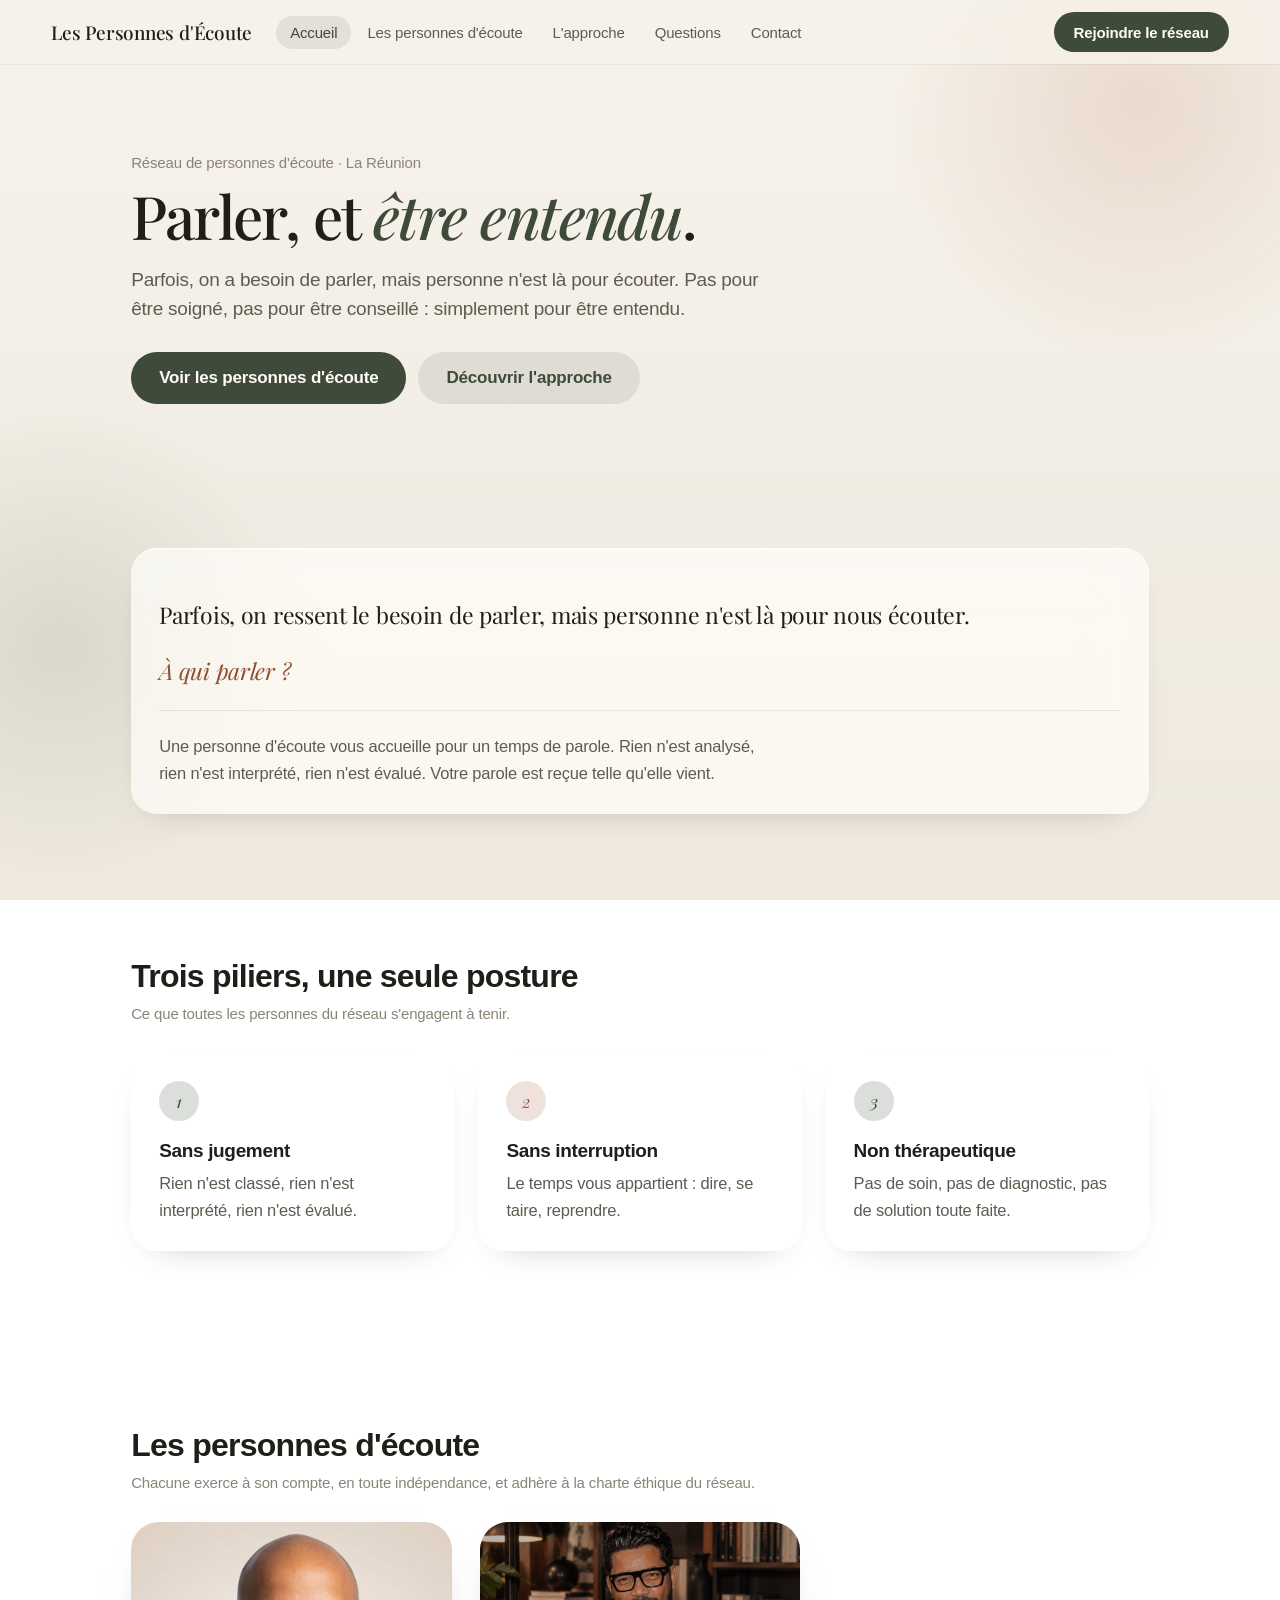
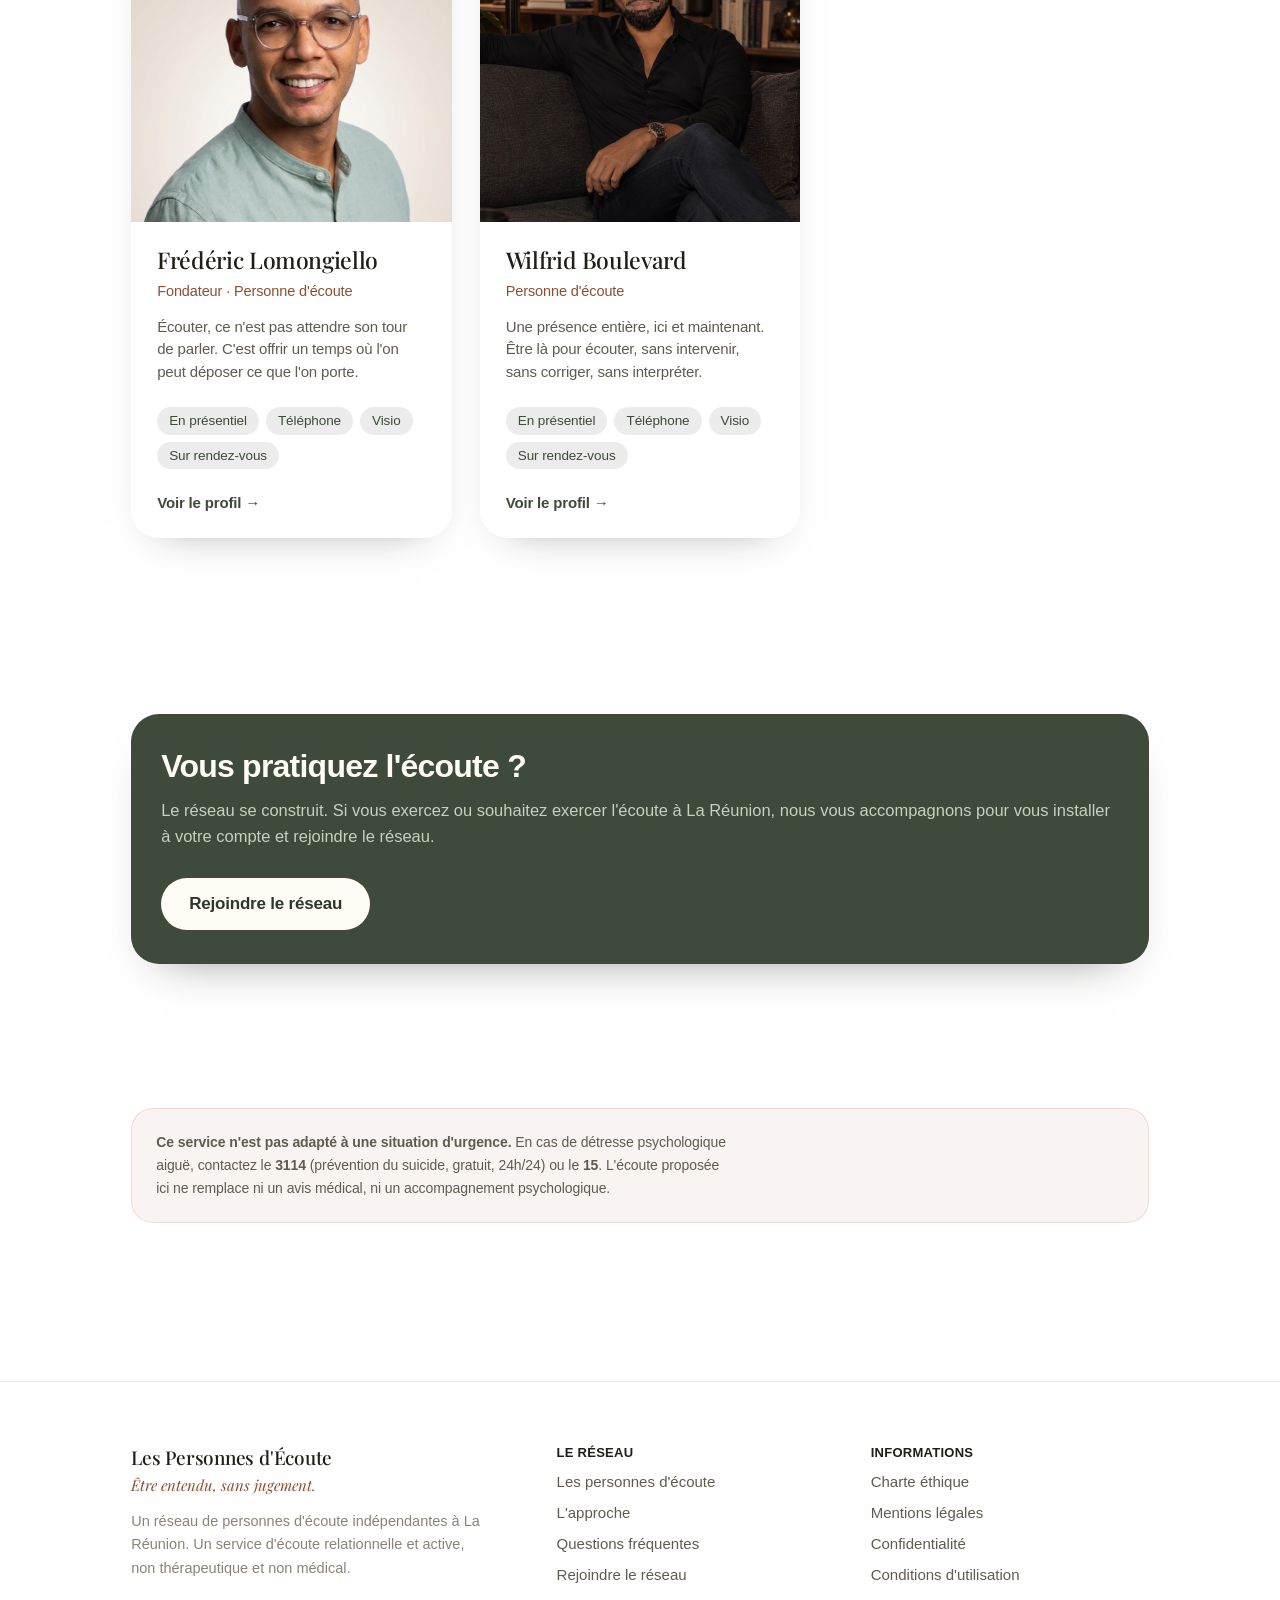
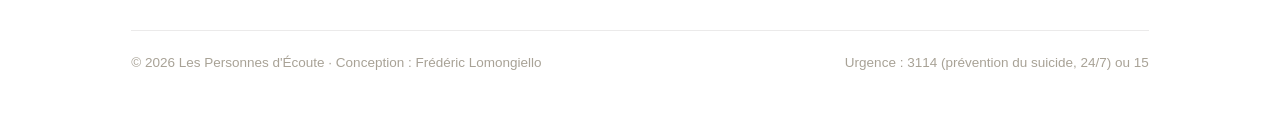
==== commit ffe27c05: "Ajoute la fiche de Frédéric Lomongiello, fondateur du réseau Sa page reprend la structure des fiches" ====
--- a/index.html
+++ b/index.html
@@ -89,23 +89,36 @@
       <p class="eyebrow" style="margin-top:8px">Chacune exerce à son compte, en toute indépendance, et adhère à la
         charte éthique du réseau.</p>
       <div class="people" style="margin-top:28px">
+        <a class="person-card" href="personnes-ecoute/frederic-lomongiello.html">
+          <img src="photos/frederic-portrait.jpg" alt="Portrait de Frédéric Lomongiello">
+          <div class="person-body">
+            <span class="person-name">Frédéric Lomongiello</span>
+            <span class="person-role">Fondateur · Personne d'écoute</span>
+            <p>Écouter, ce n'est pas attendre son tour de parler. C'est offrir un temps où l'on peut déposer ce que l'on porte.</p>
+            <div class="tags">
+              <span class="tag">En présentiel</span>
+              <span class="tag">Téléphone</span>
+              <span class="tag">Visio</span>
+              <span class="tag">Sur rendez-vous</span>
+            </div>
+            <span class="more">Voir le profil →</span>
+          </div>
+        </a>
         <a class="person-card" href="personnes-ecoute/wilfrid-boulevard.html">
           <img src="photos/boulevard-canape.jpg" alt="Portrait de Wilfrid Boulevard">
           <div class="person-body">
             <span class="person-name">Wilfrid Boulevard</span>
             <span class="person-role">Personne d'écoute</span>
-            <p>Une présence entière, ici et maintenant. Être là pour écouter, sans intervenir, sans corriger.</p>
+            <p>Une présence entière, ici et maintenant. Être là pour écouter, sans intervenir, sans corriger, sans interpréter.</p>
             <div class="tags">
               <span class="tag">En présentiel</span>
               <span class="tag">Téléphone</span>
               <span class="tag">Visio</span>
+              <span class="tag">Sur rendez-vous</span>
             </div>
             <span class="more">Voir le profil →</span>
           </div>
         </a>
-      </div>
-      <div class="btn-row">
-        <a class="btn btn-secondary" href="personnes-ecoute/index.html">Voir l'annuaire</a>
       </div>
     </section>
 
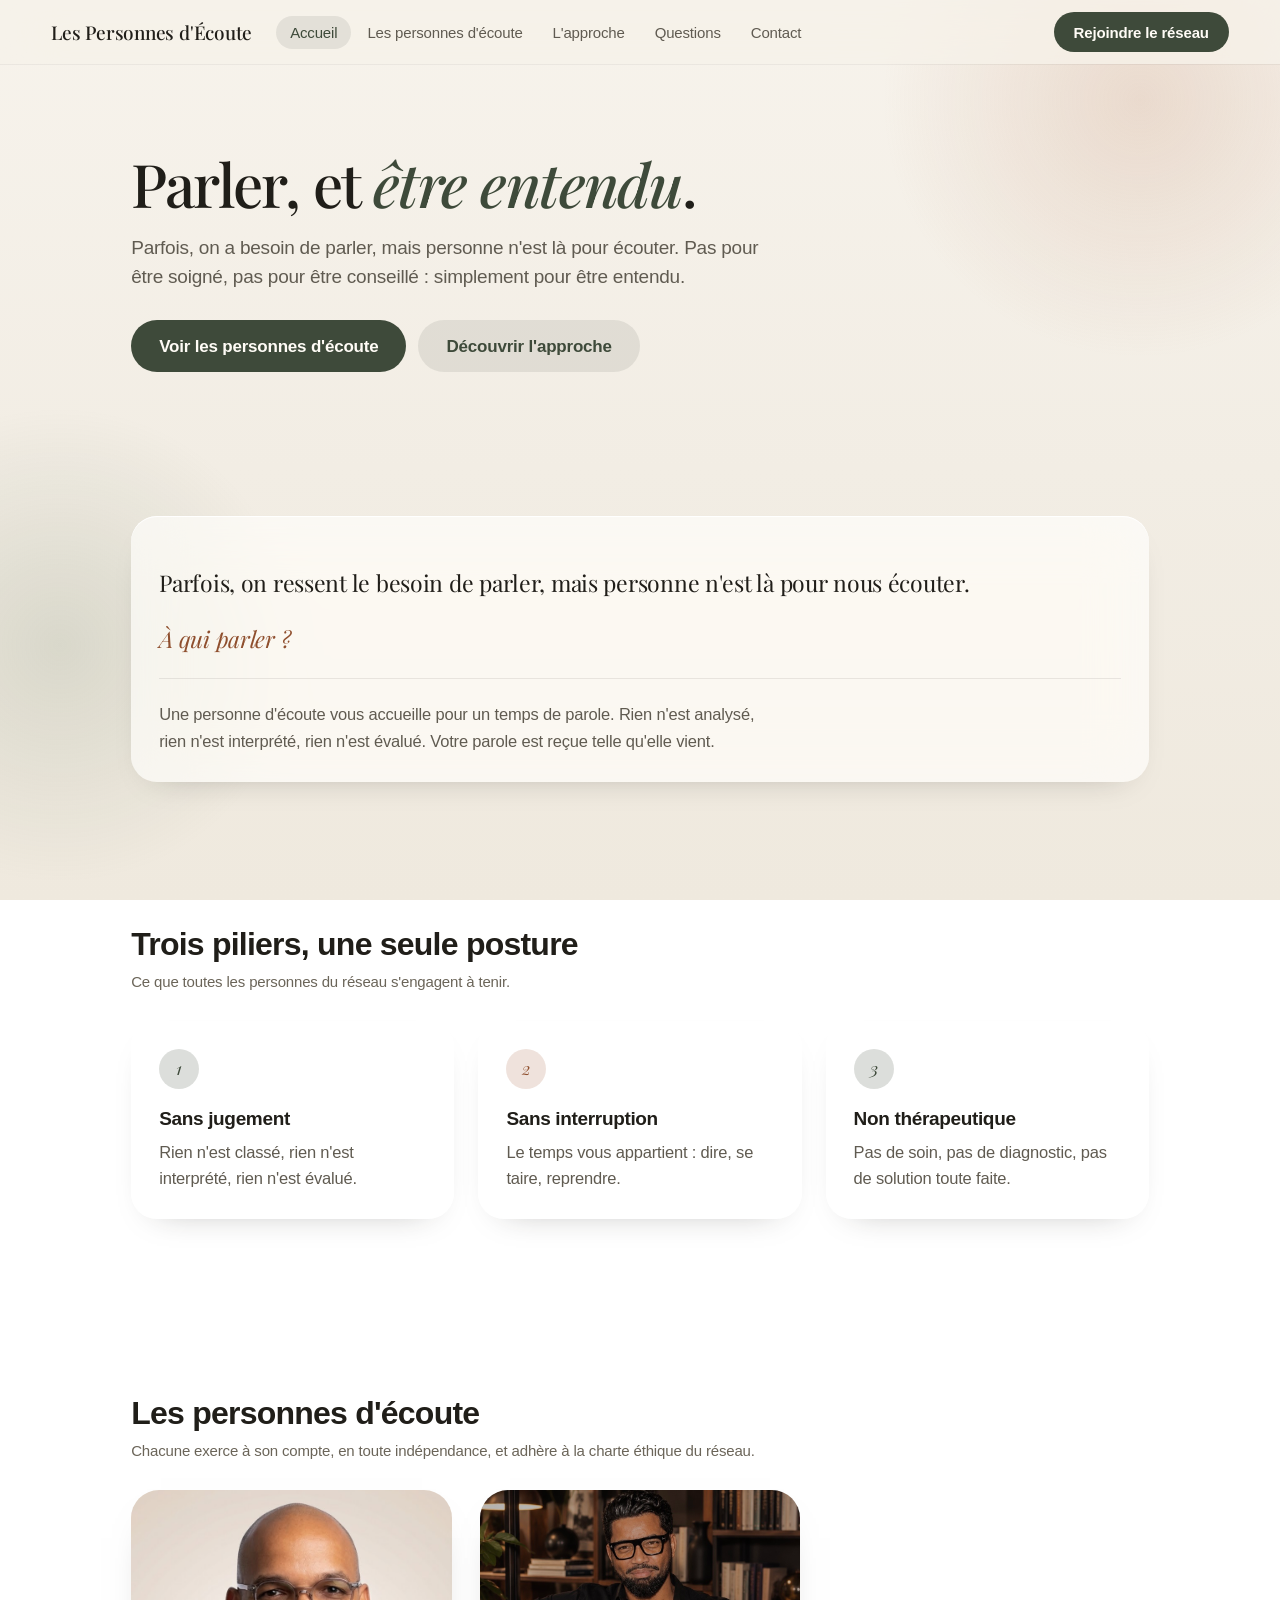
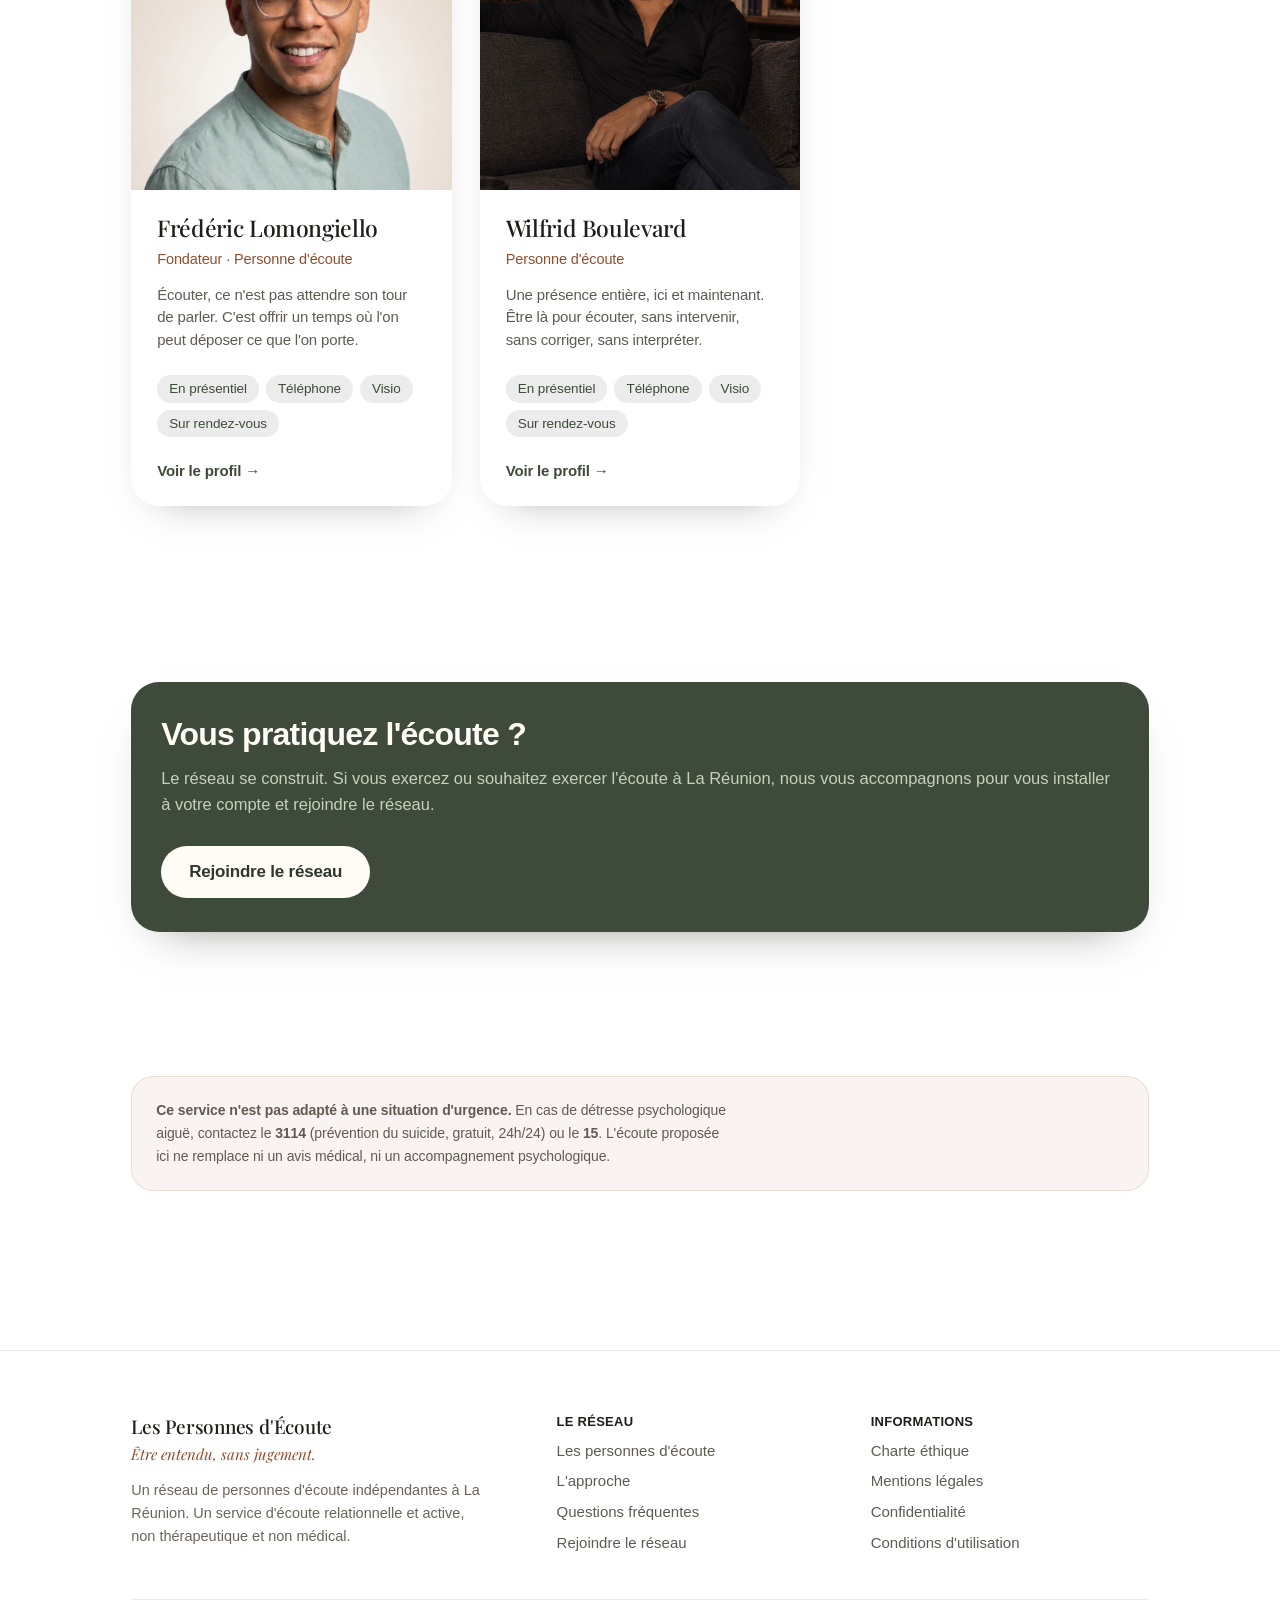
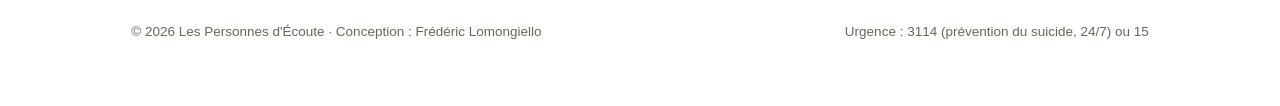
==== commit 6303d156: "Corrige l'accessibilité et applique le socle qualité d'Impeccable Passage du détecteur du skill impe" ====
--- a/index.html
+++ b/index.html
@@ -41,7 +41,6 @@
   <main>
 
     <section class="wrap stack-lg">
-      <p class="eyebrow">Réseau de personnes d'écoute · La Réunion</p>
       <h1 class="display">Parler, et <em>être entendu</em>.</h1>
       <p class="lead" style="margin-top:20px">Parfois, on a besoin de parler, mais personne n'est là pour écouter.
         Pas pour être soigné, pas pour être conseillé : simplement pour être entendu.</p>
@@ -154,14 +153,14 @@
             relationnelle et active, non thérapeutique et non médical.</p>
         </div>
         <div class="footer-col">
-          <h3>Le réseau</h3>
+          <h2 class="footer-h">Le réseau</h2>
           <a href="personnes-ecoute/index.html">Les personnes d'écoute</a>
           <a href="approche.html">L'approche</a>
           <a href="questions.html">Questions fréquentes</a>
           <a href="rejoindre.html">Rejoindre le réseau</a>
         </div>
         <div class="footer-col">
-          <h3>Informations</h3>
+          <h2 class="footer-h">Informations</h2>
           <a href="charte-ethique.html">Charte éthique</a>
           <a href="mentions-legales.html">Mentions légales</a>
           <a href="confidentialite.html">Confidentialité</a>
--- a/assets/style.css
+++ b/assets/style.css
@@ -10,8 +10,10 @@
   --bg-bottom:#EFE9DE;
   --ink:#201E19;
   --ink-soft:#605B51;
-  --ink-mute:#8A8478;
-  --ink-faint:#A8A296;
+  /* Secondary text sits at 4.5:1 minimum on every cream surface (WCAG AA).
+     Hierarchy comes from size and weight, not from lighter grey. */
+  --ink-mute:#6B6559;
+  --ink-faint:#6B6559;
   --sage:#3E4A3A;
   --sage-dark:#2E382A;
   --sage-wash:rgba(62,74,58,.1);
@@ -47,6 +49,15 @@
 :focus{outline:none}
 :focus-visible{outline:2px solid var(--sage);outline-offset:3px;border-radius:6px}
 
+/* Browser surfaces belong to the palette too */
+::selection{background:rgba(62,74,58,.16);color:var(--ink)}
+::-webkit-scrollbar{width:10px;height:10px}
+::-webkit-scrollbar-track{background:transparent}
+::-webkit-scrollbar-thumb{background:rgba(32,30,25,.18);border-radius:5px}
+::-webkit-scrollbar-thumb:hover{background:rgba(32,30,25,.3)}
+html{scrollbar-color:rgba(32,30,25,.24) transparent;scrollbar-width:thin}
+a{text-underline-offset:.18em}
+
 @keyframes fadeIn{from{opacity:0}to{opacity:1}}
 @keyframes rowIn{from{opacity:0;transform:translateY(10px)}to{opacity:1;transform:none}}
 
@@ -127,7 +138,12 @@
   font:500 20px/1.2 var(--sans);letter-spacing:-.016em;color:var(--ink);
 }
 .mobile-menu a[aria-current="page"]{color:var(--sage)}
-.mobile-menu .header-cta{height:52px;border-radius:26px;font-size:17px;margin-top:24px}
+/* the CTA keeps its own colours here: .mobile-menu a would otherwise paint
+   dark ink on the sage pill and make it unreadable */
+.mobile-menu a.header-cta{
+  height:52px;border-radius:26px;font-size:17px;margin-top:24px;
+  color:var(--cloud);border-bottom:none;padding:0 20px;
+}
 
 /* ---------------- typography ---------------- */
 h1,h2,h3{margin:0}
@@ -151,8 +167,13 @@
 }
 .body{margin:0;font:400 16.5px/1.6 var(--sans);letter-spacing:-.011em;color:var(--ink-soft);max-width:68ch}
 .body + .body{margin-top:14px}
+/* Sub-line: sits UNDER a heading, never above it as a kicker */
 .eyebrow{
   margin:0 0 10px;font:400 15px/1.45 var(--sans);
+  letter-spacing:-.011em;color:var(--ink-mute);
+}
+.person-meta{
+  margin:10px 0 0;font:400 16px/1.45 var(--sans);
   letter-spacing:-.011em;color:var(--ink-mute);
 }
 .serif-quote{font:italic 400 clamp(19px,2.1vw,23px)/1.42 var(--serif);letter-spacing:-.012em;color:var(--ink)}
@@ -203,7 +224,7 @@
   background:var(--card);
   backdrop-filter:blur(26px) saturate(180%);
   -webkit-backdrop-filter:blur(26px) saturate(180%);
-  border-radius:26px;padding:2px 22px;overflow:hidden;
+  border-radius:26px;padding:8px 22px;overflow:hidden;
   box-shadow:0 1px 0 rgba(255,255,255,.9) inset,0 14px 34px -28px rgba(32,30,25,.45);
 }
 .row{
@@ -318,7 +339,7 @@
 .footer-brand{font:500 19px/1.2 var(--serif);letter-spacing:-.012em;color:var(--ink)}
 .footer-tagline{display:block;margin-top:6px;font:italic 400 15px/1.4 var(--serif);color:var(--rust)}
 .footer-about{margin:14px 0 0;font:400 14.5px/1.6 var(--sans);color:var(--ink-mute);max-width:44ch}
-.footer-col h3{margin:0 0 12px;font:600 13px/1 var(--sans);letter-spacing:.02em;color:var(--ink);text-transform:uppercase}
+.footer-col .footer-h{margin:0 0 12px;font:600 13px/1 var(--sans);letter-spacing:.02em;color:var(--ink);text-transform:uppercase}
 .footer-col a,.footer-col span{display:block;margin-bottom:9px;font:400 15px/1.45 var(--sans);color:var(--ink-soft)}
 .footer-col a:hover{color:var(--rust)}
 .footer-bottom{
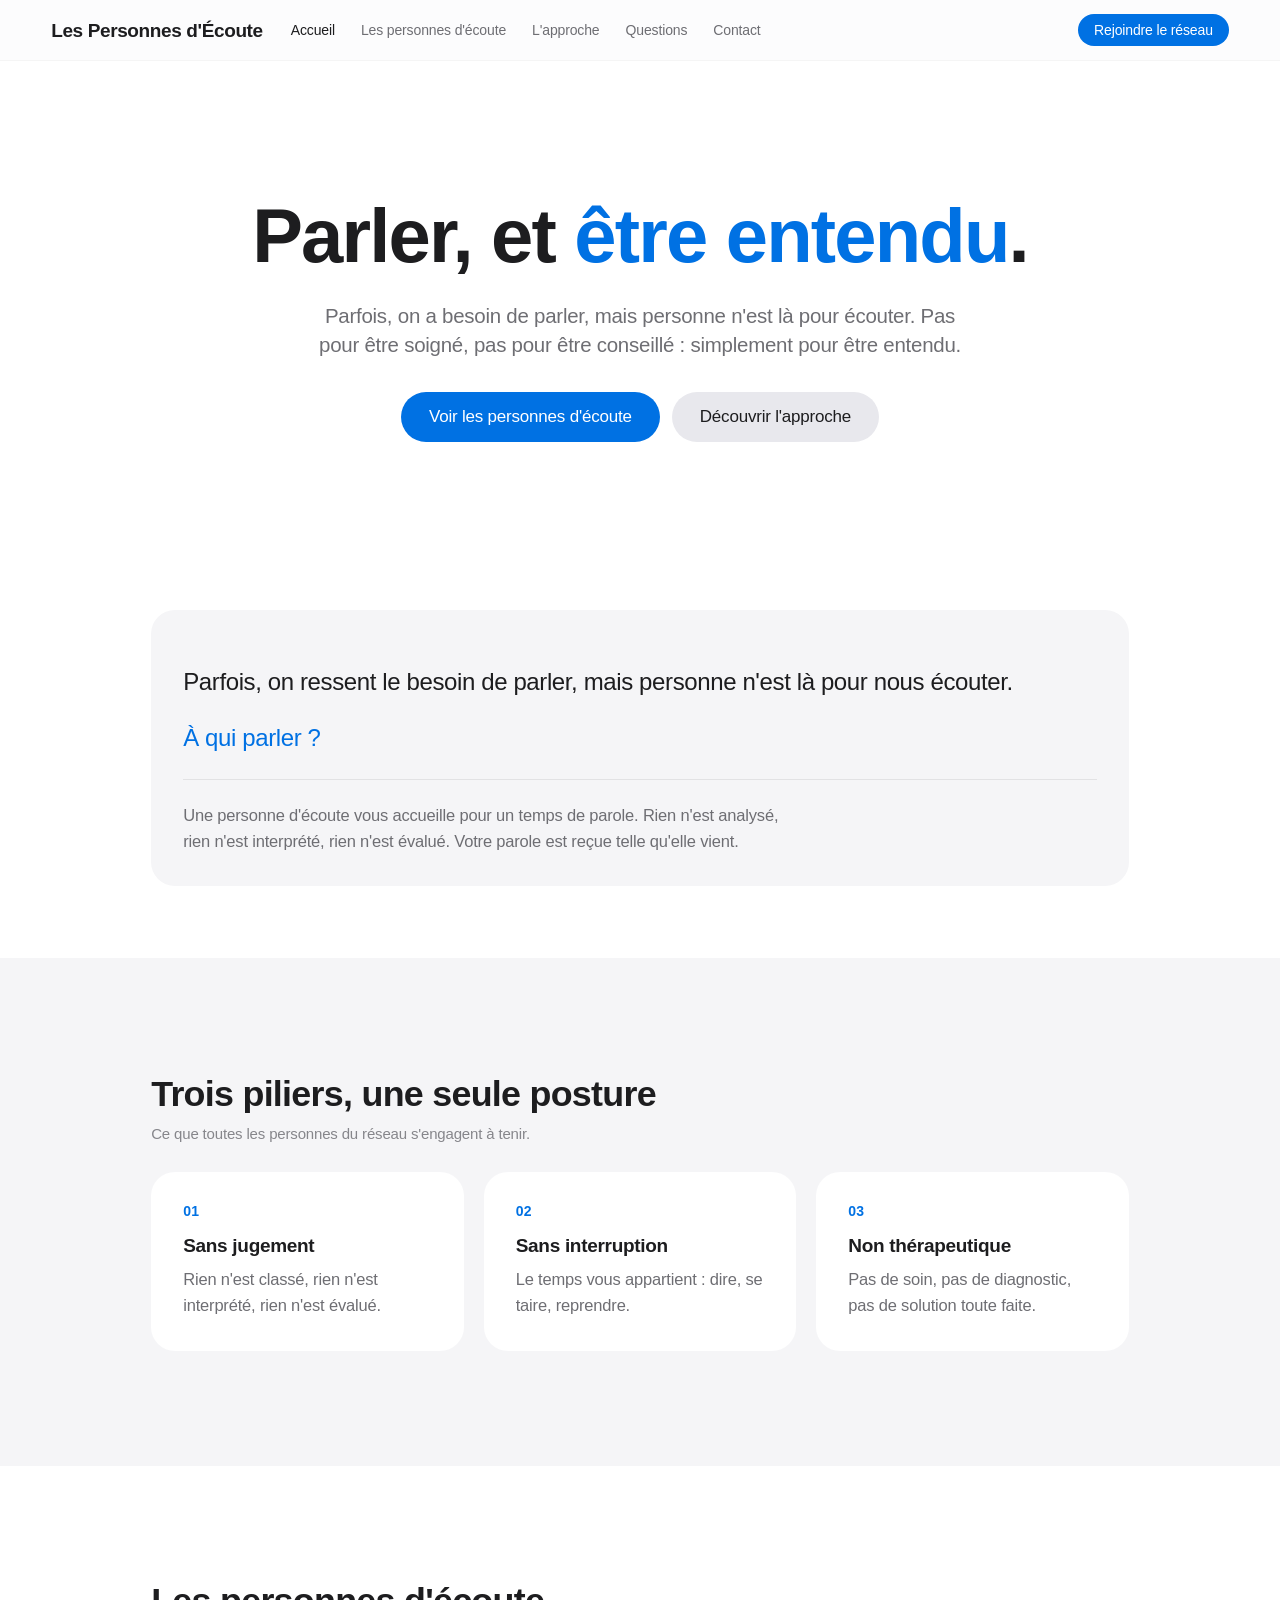
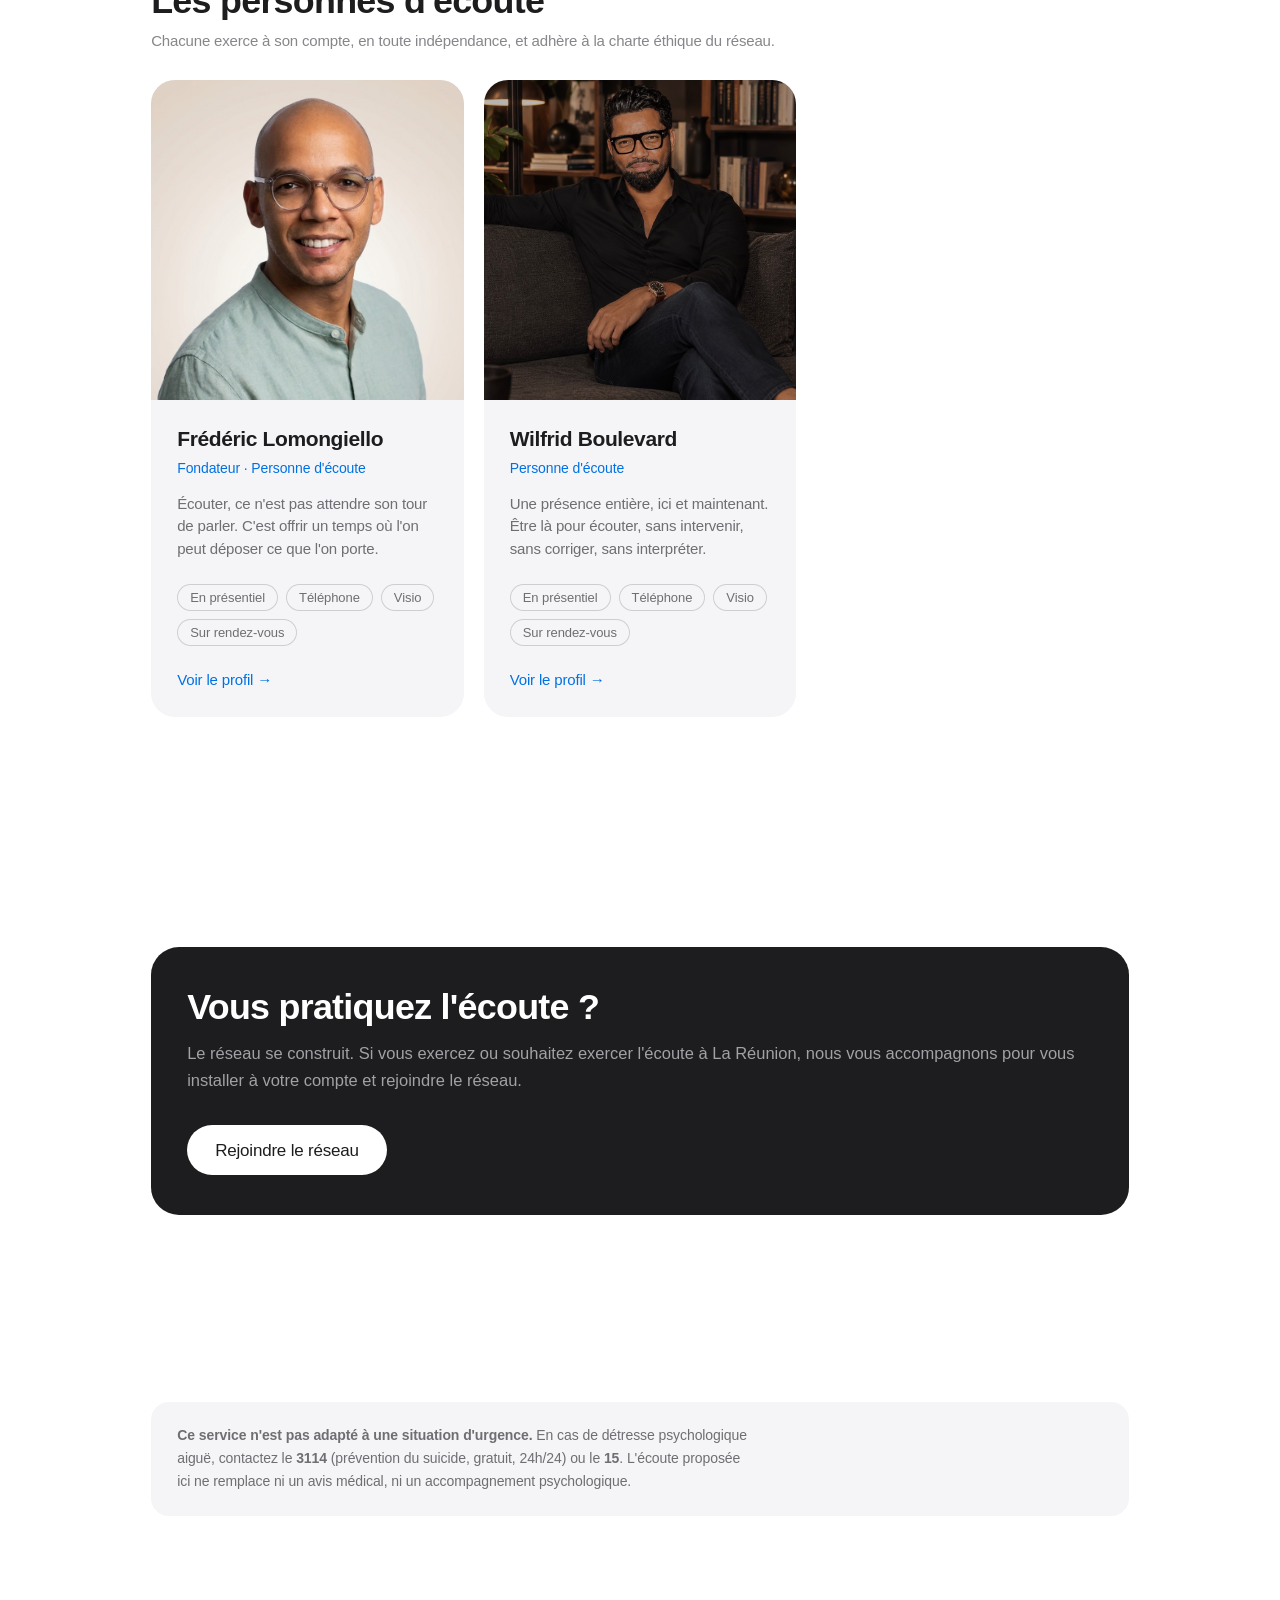
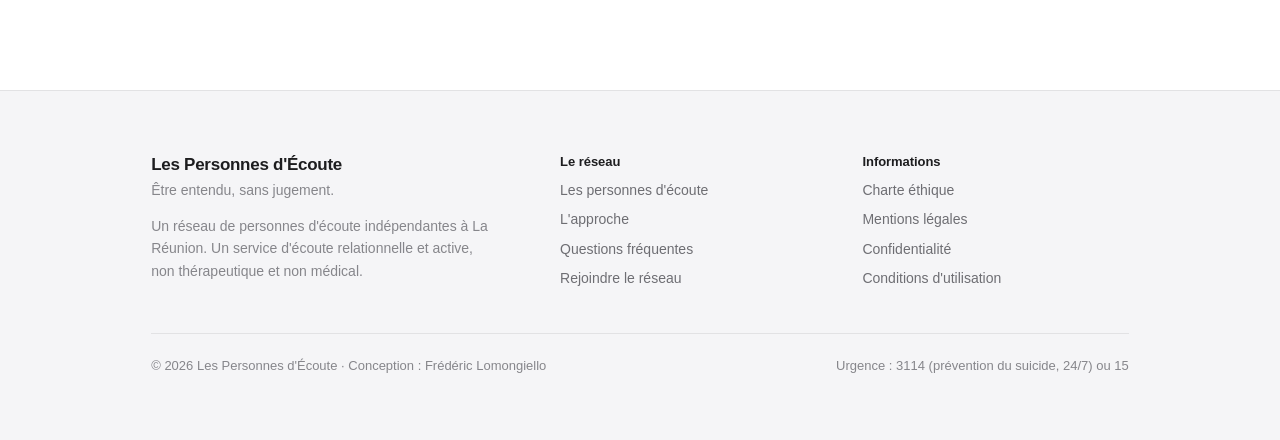
==== commit dcb3314e: "Refonte design : pages accueil et approche (hero centré, bandeaux gris, badges 01-03)" ====
--- a/index.html
+++ b/index.html
@@ -5,11 +5,9 @@
 <meta name="viewport" content="width=device-width, initial-scale=1, viewport-fit=cover">
 <title>Les Personnes d'Écoute — Être entendu, sans jugement</title>
 <meta name="description" content="Un réseau de personnes d'écoute indépendantes à La Réunion. Un espace de parole calme, confidentiel et non thérapeutique. Trouvez la personne qui vous écoutera.">
-<meta name="theme-color" content="#3E4A3A">
+<meta name="theme-color" content="#FBFBFD">
 <link rel="icon" href="favicon.svg" type="image/svg+xml">
 <link rel="apple-touch-icon" href="favicon.svg">
-<link rel="preconnect" href="https://fonts.gstatic.com" crossorigin>
-<link rel="stylesheet" href="https://fonts.googleapis.com/css2?family=Playfair+Display:ital,wght@0,400;0,500;1,400&display=swap">
 <link rel="stylesheet" href="assets/style.css">
 </head>
 <body>
@@ -40,9 +38,9 @@
 
   <main>
 
-    <section class="wrap stack-lg">
+    <section class="wrap hero">
       <h1 class="display">Parler, et <em>être entendu</em>.</h1>
-      <p class="lead" style="margin-top:20px">Parfois, on a besoin de parler, mais personne n'est là pour écouter.
+      <p class="lead" style="margin-top:24px">Parfois, on a besoin de parler, mais personne n'est là pour écouter.
         Pas pour être soigné, pas pour être conseillé : simplement pour être entendu.</p>
       <div class="btn-row">
         <a class="btn btn-primary" href="personnes-ecoute/index.html">Voir les personnes d'écoute</a>
@@ -52,34 +50,36 @@
 
     <section class="wrap stack-md">
       <div class="card">
-        <p class="serif-quote" style="font-style:normal">Parfois, on ressent le besoin de parler, mais personne
+        <p class="serif-quote">Parfois, on ressent le besoin de parler, mais personne
           n'est là pour nous écouter.</p>
-        <p class="serif-quote" style="color:var(--rust);margin-top:12px">À qui parler ?</p>
+        <p class="serif-quote" style="margin-top:12px;color:var(--accent)">À qui parler ?</p>
         <hr class="hairline" style="margin:22px 0">
         <p class="body" style="margin:0">Une personne d'écoute vous accueille pour un temps de parole. Rien n'est
           analysé, rien n'est interprété, rien n'est évalué. Votre parole est reçue telle qu'elle vient.</p>
       </div>
     </section>
 
-    <section class="wrap stack-lg">
+    <section class="band">
+      <div class="wrap stack-lg">
       <h2 class="title-md">Trois piliers, une seule posture</h2>
       <p class="eyebrow" style="margin-top:8px">Ce que toutes les personnes du réseau s'engagent à tenir.</p>
       <div class="grid grid-3" style="margin-top:28px">
         <article class="card">
-          <span class="num-badge">1</span>
+          <span class="num-badge">01</span>
           <h3 class="title-sm">Sans jugement</h3>
           <p class="body" style="margin-top:8px">Rien n'est classé, rien n'est interprété, rien n'est évalué.</p>
         </article>
         <article class="card">
-          <span class="num-badge" style="background:rgba(166,96,60,.18);color:var(--rust)">2</span>
+          <span class="num-badge">02</span>
           <h3 class="title-sm">Sans interruption</h3>
           <p class="body" style="margin-top:8px">Le temps vous appartient : dire, se taire, reprendre.</p>
         </article>
         <article class="card">
-          <span class="num-badge">3</span>
+          <span class="num-badge">03</span>
           <h3 class="title-sm">Non thérapeutique</h3>
           <p class="body" style="margin-top:8px">Pas de soin, pas de diagnostic, pas de solution toute faite.</p>
         </article>
+      </div>
       </div>
     </section>
 
@@ -176,4 +176,4 @@
 
 <script src="assets/app.js"></script>
 </body>
-</html>
+</html>
--- a/assets/style.css
+++ b/assets/style.css
@@ -1,41 +1,45 @@
 /* ============================================================
-   Les Personnes d'Écoute — feuille de styles partagée
-   Palette et typographie reprises de l'identité Wilfrid Boulevard.
+   Les Personnes d'Écoute — design system
+   Esthétique : quasi-monochrome à la Apple.
+   Blanc pur, tuiles grises planes, un seul accent bleu,
+   typographie système, hiérarchie par la taille et le poids.
    ============================================================ */
 
 :root{
-  --cream:#EDE8DE;
-  --bg-top:#F7F3EC;
-  --bg-mid:#F2EDE4;
-  --bg-bottom:#EFE9DE;
-  --ink:#201E19;
-  --ink-soft:#605B51;
-  /* Secondary text sits at 4.5:1 minimum on every cream surface (WCAG AA).
-     Hierarchy comes from size and weight, not from lighter grey. */
-  --ink-mute:#6B6559;
-  --ink-faint:#6B6559;
-  --sage:#3E4A3A;
-  --sage-dark:#2E382A;
-  --sage-wash:rgba(62,74,58,.1);
-  --sage-wash-strong:rgba(62,74,58,.18);
-  --rust:#8F4F2E;
-  --rust-light:#A6603C;
-  --card:rgba(255,255,255,.66);
-  --hairline:rgba(32,30,25,.09);
-  --cloud:#FFFCF6;
-  --serif:"Playfair Display",Georgia,"Times New Roman",serif;
-  --sans:-apple-system,BlinkMacSystemFont,"SF Pro Text","SF Pro Display","Helvetica Neue",Helvetica,Arial,sans-serif;
+  --bg:#FFFFFF;
+  --bg-alt:#F5F5F7;
+  --ink:#1D1D1F;
+  --ink-soft:#6E6E73;
+  --ink-mute:#86868B;
+  --ink-faint:#86868B;
+  --accent:#0071E3;
+  --accent-hover:#0077ED;
+  --accent-wash:rgba(0,113,227,.08);
+  --accent-wash-strong:rgba(0,113,227,.14);
+  --hairline:rgba(0,0,0,.08);
+  --hairline-strong:rgba(0,0,0,.16);
+  /* Anciens noms de variables conservés pour compatibilité
+     avec les styles en ligne des pages HTML. */
+  --sage:#0071E3;
+  --sage-dark:#1D1D1F;
+  --sage-wash:rgba(0,113,227,.08);
+  --sage-wash-strong:rgba(0,113,227,.14);
+  --rust:#6E6E73;
+  --rust-light:#86868B;
+  --cloud:#FFFFFF;
+  --card:#F5F5F7;
+  --sans:-apple-system,BlinkMacSystemFont,"SF Pro Display","SF Pro Text","Helvetica Neue",Helvetica,Arial,sans-serif;
+  --serif:var(--sans);
   --gutter:clamp(20px,4vw,56px);
-  --maxw:1120px;
-  --header-h:calc(64px + env(safe-area-inset-top, 0px));
+  --maxw:1080px;
+  --header-h:calc(60px + env(safe-area-inset-top, 0px));
 }
 
 *{box-sizing:border-box}
 html{scroll-behavior:smooth}
 body{
   margin:0;
-  background:linear-gradient(180deg,var(--bg-top) 0%,var(--bg-mid) 52%,var(--bg-bottom) 100%);
-  background-attachment:fixed;
+  background:var(--bg);
   font-family:var(--sans);
   -webkit-font-smoothing:antialiased;
   text-rendering:optimizeLegibility;
@@ -43,90 +47,80 @@
   -webkit-tap-highlight-color:transparent;
 }
 img{display:block;max-width:100%}
-a{color:var(--rust);text-decoration:none}
-a:hover{color:var(--rust-light)}
+a{color:var(--accent);text-decoration:none}
+a:hover{color:var(--accent-hover)}
 button{font-family:inherit}
 :focus{outline:none}
-:focus-visible{outline:2px solid var(--sage);outline-offset:3px;border-radius:6px}
-
-/* Browser surfaces belong to the palette too */
-::selection{background:rgba(62,74,58,.16);color:var(--ink)}
+:focus-visible{outline:2px solid var(--accent);outline-offset:3px;border-radius:6px}
+
+::selection{background:rgba(0,113,227,.18);color:var(--ink)}
 ::-webkit-scrollbar{width:10px;height:10px}
 ::-webkit-scrollbar-track{background:transparent}
-::-webkit-scrollbar-thumb{background:rgba(32,30,25,.18);border-radius:5px}
-::-webkit-scrollbar-thumb:hover{background:rgba(32,30,25,.3)}
-html{scrollbar-color:rgba(32,30,25,.24) transparent;scrollbar-width:thin}
+::-webkit-scrollbar-thumb{background:rgba(0,0,0,.16);border-radius:5px}
+::-webkit-scrollbar-thumb:hover{background:rgba(0,0,0,.28)}
+html{scrollbar-color:rgba(0,0,0,.2) transparent;scrollbar-width:thin}
 a{text-underline-offset:.18em}
 
 @keyframes fadeIn{from{opacity:0}to{opacity:1}}
-@keyframes rowIn{from{opacity:0;transform:translateY(10px)}to{opacity:1;transform:none}}
-
-/* soft light behind everything */
-body::before,body::after{
-  content:"";position:fixed;z-index:0;border-radius:50%;pointer-events:none;
-}
-body::before{
-  top:-160px;right:-120px;width:520px;height:520px;
-  background:radial-gradient(circle,rgba(200,151,124,.26) 0%,rgba(200,151,124,0) 70%);
-}
-body::after{
-  top:45vh;left:-180px;width:480px;height:480px;
-  background:radial-gradient(circle,rgba(124,139,114,.2) 0%,rgba(124,139,114,0) 70%);
-}
+@keyframes rowIn{from{opacity:0;transform:translateY(8px)}to{opacity:1;transform:none}}
+@keyframes heroIn{from{opacity:0;transform:translateY(14px)}to{opacity:1;transform:none}}
 
 /* ---------------- layout ---------------- */
 .wrap{max-width:var(--maxw);margin:0 auto;padding-left:var(--gutter);padding-right:var(--gutter)}
 .narrow{max-width:760px}
-main{position:relative;z-index:1;padding-top:var(--header-h)}
+main{position:relative;z-index:1;padding-top:var(--header-h);animation:fadeIn .35s ease}
 section{position:relative}
-.stack-lg{padding-block:clamp(48px,7vw,88px)}
-.stack-md{padding-block:clamp(32px,5vw,56px)}
+.stack-lg{padding-block:clamp(64px,9vw,120px)}
+.stack-md{padding-block:clamp(40px,6vw,72px)}
+.band{background:var(--bg-alt)}
+.band .card{background:#FFF}
+.band .rows{background:#FFF}
+.band .row .icon{background:var(--bg-alt)}
 
 /* ---------------- header ---------------- */
 .site-header{
   position:fixed;top:0;left:0;right:0;z-index:60;
   height:var(--header-h);
-  display:flex;align-items:center;gap:24px;
+  display:flex;align-items:center;gap:28px;
   padding:env(safe-area-inset-top, 0px) var(--gutter) 0;
-  background:rgba(246,242,234,.8);
-  backdrop-filter:blur(26px) saturate(180%);
-  -webkit-backdrop-filter:blur(26px) saturate(180%);
-  box-shadow:0 .5px 0 rgba(32,30,25,.1);
+  background:rgba(251,251,253,.78);
+  backdrop-filter:blur(20px) saturate(180%);
+  -webkit-backdrop-filter:blur(20px) saturate(180%);
+  box-shadow:0 .5px 0 var(--hairline);
 }
 .site-header .brand{
-  font:500 19px/1 var(--serif);letter-spacing:-.012em;color:var(--ink);
+  font:600 19px/1 var(--sans);letter-spacing:-.02em;color:var(--ink);
   white-space:nowrap;flex:none;
 }
 .site-header .brand:hover{color:var(--ink)}
-.site-nav{display:flex;align-items:center;gap:2px;margin-right:auto}
+.site-nav{display:flex;align-items:center;gap:26px;margin-right:auto}
 .site-nav a{
-  padding:9px 14px;border-radius:19px;
-  font:500 15px/1 var(--sans);letter-spacing:-.011em;color:var(--ink-soft);
-  transition:background .2s ease,color .2s ease;
-}
-.site-nav a:hover{color:var(--ink);background:rgba(32,30,25,.045)}
-.site-nav a[aria-current="page"]{color:var(--sage);background:var(--sage-wash)}
+  font:400 14px/1 var(--sans);letter-spacing:-.01em;color:var(--ink-soft);
+  transition:color .2s ease;
+}
+.site-nav a:hover{color:var(--ink)}
+.site-nav a[aria-current="page"]{color:var(--ink);font-weight:500}
 .header-cta{
   display:inline-flex;align-items:center;justify-content:center;
-  height:40px;padding:0 20px;border-radius:20px;flex:none;
-  background:var(--sage);color:var(--cloud);
-  font:590 15px/1 var(--sans);letter-spacing:-.011em;
+  height:32px;padding:0 16px;border-radius:16px;flex:none;
+  background:var(--accent);color:#FFF;
+  font:500 14px/1 var(--sans);letter-spacing:-.01em;
   transition:background .18s ease,transform .18s ease;
 }
-.header-cta:hover{background:var(--sage-dark);color:var(--cloud)}
+.header-cta:hover{background:var(--accent-hover);color:#FFF}
 .header-cta:active{transform:scale(.97)}
 
 /* mobile menu */
 .menu-toggle{
   display:none;margin-left:auto;flex:none;
-  width:42px;height:42px;border:none;border-radius:21px;
-  background:var(--sage-wash);color:var(--sage);cursor:pointer;
+  width:38px;height:38px;border:none;border-radius:19px;
+  background:transparent;color:var(--ink);cursor:pointer;
   align-items:center;justify-content:center;
 }
 .mobile-menu{
   position:fixed;inset:0;z-index:55;
   padding:calc(var(--header-h) + 16px) var(--gutter) 40px;
-  background:rgba(246,242,234,.96);
+  background:rgba(251,251,253,.96);
   backdrop-filter:blur(28px) saturate(180%);
   -webkit-backdrop-filter:blur(28px) saturate(180%);
   display:flex;flex-direction:column;gap:2px;
@@ -137,37 +131,35 @@
   padding:16px 4px;border-bottom:1px solid var(--hairline);
   font:500 20px/1.2 var(--sans);letter-spacing:-.016em;color:var(--ink);
 }
-.mobile-menu a[aria-current="page"]{color:var(--sage)}
-/* the CTA keeps its own colours here: .mobile-menu a would otherwise paint
-   dark ink on the sage pill and make it unreadable */
+.mobile-menu a[aria-current="page"]{color:var(--accent)}
 .mobile-menu a.header-cta{
-  height:52px;border-radius:26px;font-size:17px;margin-top:24px;
-  color:var(--cloud);border-bottom:none;padding:0 20px;
+  height:50px;border-radius:25px;font-size:16px;margin-top:24px;
+  color:#FFF;border-bottom:none;padding:0 20px;
 }
 
 /* ---------------- typography ---------------- */
 h1,h2,h3{margin:0}
 .display{
-  font:500 clamp(38px,5.2vw,60px)/1.04 var(--serif);
-  letter-spacing:-.026em;color:var(--ink);text-wrap:balance;
-}
-.display em{font-style:italic;color:var(--sage)}
+  font:700 clamp(42px,6.4vw,76px)/1.06 var(--sans);
+  letter-spacing:-.024em;color:var(--ink);text-wrap:balance;
+}
+.display em{font-style:normal;color:var(--accent)}
 .title-lg{
-  font:600 clamp(30px,3.6vw,44px)/1.08 var(--sans);
-  letter-spacing:-.028em;color:var(--ink);text-wrap:balance;
+  font:700 clamp(32px,4.2vw,52px)/1.08 var(--sans);
+  letter-spacing:-.022em;color:var(--ink);text-wrap:balance;
 }
 .title-md{
-  font:600 clamp(24px,2.6vw,32px)/1.15 var(--sans);
-  letter-spacing:-.024em;color:var(--ink);
-}
-.title-sm{font:600 19px/1.25 var(--sans);letter-spacing:-.018em;color:var(--ink)}
+  font:600 clamp(24px,2.8vw,36px)/1.14 var(--sans);
+  letter-spacing:-.02em;color:var(--ink);text-wrap:balance;
+}
+.title-sm{font:600 19px/1.25 var(--sans);letter-spacing:-.016em;color:var(--ink)}
 .lead{
-  margin:0;font:400 clamp(17px,1.5vw,19px)/1.52 var(--sans);
-  letter-spacing:-.012em;color:var(--ink-soft);max-width:62ch;text-wrap:pretty;
+  margin:0;font:400 clamp(17px,1.6vw,21px)/1.45 var(--sans);
+  letter-spacing:-.012em;color:var(--ink-soft);max-width:58ch;text-wrap:pretty;
 }
 .body{margin:0;font:400 16.5px/1.6 var(--sans);letter-spacing:-.011em;color:var(--ink-soft);max-width:68ch}
 .body + .body{margin-top:14px}
-/* Sub-line: sits UNDER a heading, never above it as a kicker */
+/* Sous-titre : toujours SOUS un titre, jamais au-dessus en kicker */
 .eyebrow{
   margin:0 0 10px;font:400 15px/1.45 var(--sans);
   letter-spacing:-.011em;color:var(--ink-mute);
@@ -176,127 +168,123 @@
   margin:10px 0 0;font:400 16px/1.45 var(--sans);
   letter-spacing:-.011em;color:var(--ink-mute);
 }
-.serif-quote{font:italic 400 clamp(19px,2.1vw,23px)/1.42 var(--serif);letter-spacing:-.012em;color:var(--ink)}
+.serif-quote{font:500 clamp(19px,2vw,24px)/1.35 var(--sans);letter-spacing:-.016em;color:var(--ink)}
+
+/* ---------------- hero (accueil) ---------------- */
+.hero{
+  text-align:center;
+  padding-block:clamp(72px,11vw,136px) clamp(56px,8vw,96px);
+}
+.hero .lead{margin-left:auto;margin-right:auto}
+.hero .btn-row{justify-content:center}
+.hero > *{animation:heroIn .6s cubic-bezier(.2,.6,.2,1) backwards}
+.hero > *:nth-child(2){animation-delay:.08s}
+.hero > *:nth-child(3){animation-delay:.16s}
 
 /* ---------------- buttons ---------------- */
 .btn{
   display:inline-flex;align-items:center;justify-content:center;
-  height:52px;padding:0 28px;border:none;border-radius:26px;
-  font:590 17px/1 var(--sans);letter-spacing:-.012em;
-  cursor:pointer;transition:transform .18s ease,background .18s ease;
+  height:50px;padding:0 28px;border:none;border-radius:980px;
+  font:500 17px/1 var(--sans);letter-spacing:-.012em;
+  cursor:pointer;transition:transform .18s ease,background .18s ease,color .18s ease;
   text-decoration:none;
 }
-.btn-primary{background:var(--sage);color:var(--cloud)}
-.btn-primary:hover{background:var(--sage-dark);color:var(--cloud)}
+.btn-primary{background:var(--accent);color:#FFF}
+.btn-primary:hover{background:var(--accent-hover);color:#FFF}
 .btn-primary:active{transform:scale(.97)}
-.btn-secondary{background:var(--sage-wash);color:var(--sage)}
-.btn-secondary:hover{background:var(--sage-wash-strong);color:var(--sage)}
+.btn-secondary{background:#E8E8ED;color:var(--ink)}
+.btn-secondary:hover{background:#DEDEE3;color:var(--ink)}
 .btn-secondary:active{transform:scale(.97)}
-.btn-row{display:flex;flex-wrap:wrap;gap:12px;margin-top:28px}
+.btn-row{display:flex;flex-wrap:wrap;gap:12px;margin-top:32px}
 
 /* ---------------- cards ---------------- */
 .card{
-  background:var(--card);
-  backdrop-filter:blur(28px) saturate(180%);
-  -webkit-backdrop-filter:blur(28px) saturate(180%);
-  border-radius:26px;padding:28px;
-  box-shadow:0 1px 0 rgba(255,255,255,.9) inset,0 14px 34px -26px rgba(32,30,25,.4);
+  background:var(--bg-alt);
+  border-radius:24px;padding:32px;
 }
 .card-sage{
-  border-radius:28px;background:var(--sage);padding:34px 30px;color:var(--cloud);
-  box-shadow:0 22px 46px -32px rgba(32,30,25,.6);
-}
-.card-sage .title-md,.card-sage .title-sm{color:var(--cloud)}
-.card-sage p{color:#C6D2BC}
-.grid{display:grid;gap:24px}
+  border-radius:28px;background:var(--ink);padding:40px 36px;color:#FFF;
+}
+.card-sage .title-md,.card-sage .title-sm{color:#FFF}
+.card-sage p{color:#A1A1A6}
+.grid{display:grid;gap:20px}
 .grid-3{grid-template-columns:repeat(3,1fr)}
 .grid-2{grid-template-columns:repeat(2,1fr)}
 .num-badge{
-  display:flex;align-items:center;justify-content:center;
-  width:40px;height:40px;border-radius:50%;margin-bottom:18px;
-  font:italic 400 17px/1 var(--serif);
-  background:var(--sage-wash-strong);color:var(--sage);
+  display:block;margin-bottom:16px;
+  font:600 14px/1 var(--sans);letter-spacing:.02em;color:var(--accent);
 }
 .hairline{height:1px;background:var(--hairline);border:0;margin:0}
 
-/* ---------------- grouped list (iOS-style rows) ---------------- */
+/* ---------------- grouped list (lignes façon iOS) ---------------- */
 .rows{
-  background:var(--card);
-  backdrop-filter:blur(26px) saturate(180%);
-  -webkit-backdrop-filter:blur(26px) saturate(180%);
-  border-radius:26px;padding:8px 22px;overflow:hidden;
-  box-shadow:0 1px 0 rgba(255,255,255,.9) inset,0 14px 34px -28px rgba(32,30,25,.45);
+  background:var(--bg-alt);
+  border-radius:24px;padding:8px 24px;overflow:hidden;
 }
 .row{
   display:flex;align-items:center;gap:14px;
-  margin:0 -22px;padding:16px 22px;
+  margin:0 -24px;padding:17px 24px;
   color:inherit;text-decoration:none;transition:background .15s ease;
 }
-a.row:active{background:rgba(32,30,25,.055)}
+a.row:active{background:rgba(0,0,0,.045)}
 .row + .row{border-top:1px solid var(--hairline)}
 .row .icon{
-  flex:none;width:34px;height:34px;border-radius:50%;
-  background:rgba(62,74,58,.12);
+  flex:none;width:32px;height:32px;border-radius:50%;
+  background:#FFF;color:var(--accent);
   display:flex;align-items:center;justify-content:center;
 }
 .row .lines{flex:1;display:flex;flex-direction:column;gap:2px;min-width:0}
 .row .label{font:400 13px/1 var(--sans);letter-spacing:-.005em;color:var(--ink-mute)}
 .row .value{font:400 17px/1.3 var(--sans);letter-spacing:-.012em;color:var(--ink)}
-.row .chev{flex:none;color:#C3BCAE}
+.row .chev{flex:none;color:#C7C7CC}
 .row-block{display:block;padding-block:20px}
 .row-block .title-sm{margin-bottom:5px}
 .row-block p{margin:0;font:400 15px/1.5 var(--sans);letter-spacing:-.011em;color:var(--ink-soft)}
 
-/* ---------------- practitioner cards ---------------- */
-.people{display:grid;gap:28px;grid-template-columns:repeat(auto-fill,minmax(300px,1fr))}
+/* ---------------- cartes praticiens ---------------- */
+.people{display:grid;gap:20px;grid-template-columns:repeat(auto-fill,minmax(300px,1fr))}
 .person-card{
   display:flex;flex-direction:column;
-  background:var(--card);
-  backdrop-filter:blur(26px) saturate(180%);
-  -webkit-backdrop-filter:blur(26px) saturate(180%);
-  border-radius:28px;overflow:hidden;color:inherit;
-  box-shadow:0 1px 0 rgba(255,255,255,.9) inset,0 18px 40px -30px rgba(32,30,25,.5);
-  transition:transform .25s ease,box-shadow .25s ease;
-}
-.person-card:hover{
-  transform:translateY(-3px);color:inherit;
-  box-shadow:0 1px 0 rgba(255,255,255,.9) inset,0 26px 52px -30px rgba(32,30,25,.55);
-}
-.person-card img{width:100%;height:300px;object-fit:cover;object-position:50% 22%}
-.person-card .person-body{padding:24px 26px 28px;display:flex;flex-direction:column;gap:8px;flex:1}
-.person-card .person-name{font:500 23px/1.2 var(--serif);letter-spacing:-.016em;color:var(--ink)}
-.person-card .person-role{font:400 14.5px/1.4 var(--sans);letter-spacing:-.008em;color:var(--rust)}
+  background:var(--bg-alt);
+  border-radius:24px;overflow:hidden;color:inherit;
+  transition:background .25s ease;
+}
+.person-card:hover{background:#EDEDF2;color:inherit}
+.person-card img{width:100%;height:320px;object-fit:cover;object-position:50% 22%}
+.person-card .person-body{padding:26px 26px 30px;display:flex;flex-direction:column;gap:8px;flex:1}
+.person-card .person-name{font:600 21px/1.2 var(--sans);letter-spacing:-.018em;color:var(--ink)}
+.person-card .person-role{font:400 14px/1.4 var(--sans);letter-spacing:-.008em;color:var(--accent)}
 .person-card p{margin:6px 0 0;font:400 15px/1.5 var(--sans);letter-spacing:-.011em;color:var(--ink-soft)}
-.tags{display:flex;flex-wrap:wrap;gap:7px;margin-top:16px}
+.tags{display:flex;flex-wrap:wrap;gap:8px;margin-top:16px}
 .tag{
-  background:var(--sage-wash);border-radius:15px;padding:7px 12px;
-  font:400 13.5px/1 var(--sans);letter-spacing:-.006em;color:var(--sage);
+  background:transparent;box-shadow:inset 0 0 0 1px var(--hairline-strong);
+  border-radius:980px;padding:7px 13px;
+  font:400 13px/1 var(--sans);letter-spacing:-.006em;color:var(--ink-soft);
 }
 .person-card .more{
-  margin-top:18px;font:590 15px/1 var(--sans);letter-spacing:-.011em;color:var(--sage);
-}
-
-/* ---------------- practitioner page hero ---------------- */
+  margin-top:18px;font:500 15px/1 var(--sans);letter-spacing:-.011em;color:var(--accent);
+}
+
+/* ---------------- page praticien ---------------- */
 .person-hero{
   display:grid;grid-template-columns:minmax(0,420px) 1fr;
   gap:clamp(28px,5vw,64px);align-items:start;
 }
 .person-hero .portrait{
-  border-radius:28px;overflow:hidden;background:#EFE8DA;
-  box-shadow:0 34px 66px -38px rgba(32,30,25,.55);
+  border-radius:24px;overflow:hidden;background:var(--bg-alt);
 }
 .person-hero .portrait img{width:100%;height:min(560px,66vh);object-fit:cover;object-position:50% 20%}
 
 /* ---------------- FAQ ---------------- */
 .faq-item > button{
-  width:calc(100% + 44px);margin:0 -22px;padding:20px 22px;
+  width:calc(100% + 48px);margin:0 -24px;padding:20px 24px;
   display:flex;align-items:center;justify-content:space-between;gap:14px;
   text-align:left;background:none;border:none;cursor:pointer;
-  font:590 16.5px/1.4 var(--sans);letter-spacing:-.014em;color:var(--ink);
+  font:600 17px/1.4 var(--sans);letter-spacing:-.014em;color:var(--ink);
   transition:background .15s ease;
 }
-.faq-item > button:active{background:rgba(32,30,25,.055)}
-.faq-item .chevron{flex:none;color:#A8A296;transition:transform .28s cubic-bezier(.4,0,.2,1)}
+.faq-item > button:active{background:rgba(0,0,0,.045)}
+.faq-item .chevron{flex:none;color:#C7C7CC;transition:transform .28s cubic-bezier(.4,0,.2,1)}
 .faq-item.is-open .chevron{transform:rotate(90deg)}
 .faq-answer{
   display:none;margin:-6px 0 20px;padding-right:32px;
@@ -313,14 +301,13 @@
 }
 .notice b{font-weight:600;color:var(--ink-soft)}
 .notice-box{
-  border-radius:22px;padding:22px 24px;
-  background:rgba(166,96,60,.07);
-  border:1px solid rgba(166,96,60,.16);
+  border-radius:18px;padding:22px 26px;
+  background:var(--bg-alt);
 }
 .notice-box .notice{color:var(--ink-soft)}
 
-/* ---------------- legal pages ---------------- */
-.legal h2{margin:40px 0 12px;font:600 20px/1.3 var(--sans);letter-spacing:-.018em;color:var(--ink)}
+/* ---------------- pages légales ---------------- */
+.legal h2{margin:40px 0 12px;font:600 20px/1.3 var(--sans);letter-spacing:-.016em;color:var(--ink)}
 .legal h2:first-of-type{margin-top:28px}
 .legal p,.legal li{font:400 15.5px/1.65 var(--sans);letter-spacing:-.011em;color:var(--ink-soft)}
 .legal p{margin:0 0 12px;max-width:74ch}
@@ -332,33 +319,34 @@
 .site-footer{
   position:relative;z-index:1;
   margin-top:clamp(56px,8vw,104px);
+  background:var(--bg-alt);
   border-top:1px solid var(--hairline);
 }
 .site-footer .wrap{padding-block:clamp(40px,6vw,64px)}
 .footer-grid{display:grid;gap:36px;grid-template-columns:1.4fr 1fr 1fr}
-.footer-brand{font:500 19px/1.2 var(--serif);letter-spacing:-.012em;color:var(--ink)}
-.footer-tagline{display:block;margin-top:6px;font:italic 400 15px/1.4 var(--serif);color:var(--rust)}
-.footer-about{margin:14px 0 0;font:400 14.5px/1.6 var(--sans);color:var(--ink-mute);max-width:44ch}
-.footer-col .footer-h{margin:0 0 12px;font:600 13px/1 var(--sans);letter-spacing:.02em;color:var(--ink);text-transform:uppercase}
-.footer-col a,.footer-col span{display:block;margin-bottom:9px;font:400 15px/1.45 var(--sans);color:var(--ink-soft)}
-.footer-col a:hover{color:var(--rust)}
+.footer-brand{font:600 17px/1.2 var(--sans);letter-spacing:-.016em;color:var(--ink)}
+.footer-tagline{display:block;margin-top:6px;font:400 14px/1.4 var(--sans);color:var(--ink-mute)}
+.footer-about{margin:14px 0 0;font:400 14px/1.6 var(--sans);color:var(--ink-mute);max-width:44ch}
+.footer-col .footer-h{margin:0 0 12px;font:600 13px/1 var(--sans);letter-spacing:-.004em;color:var(--ink)}
+.footer-col a,.footer-col span{display:block;margin-bottom:9px;font:400 14px/1.45 var(--sans);color:var(--ink-soft)}
+.footer-col a:hover{color:var(--ink)}
 .footer-bottom{
   margin-top:36px;padding-top:22px;border-top:1px solid var(--hairline);
   display:flex;flex-wrap:wrap;gap:8px 20px;justify-content:space-between;
-  font:400 13.5px/1.5 var(--sans);color:var(--ink-faint);
-}
-
-/* ---------------- booking modal ---------------- */
+  font:400 13px/1.5 var(--sans);color:var(--ink-faint);
+}
+
+/* ---------------- modale de réservation ---------------- */
 .modal{
   position:fixed;inset:0;z-index:80;
   display:flex;align-items:center;justify-content:center;padding:20px;
 }
 .modal[hidden]{display:none}
-.modal-scrim{position:absolute;inset:0;background:rgba(32,30,25,.42);animation:fadeIn .25s ease}
+.modal-scrim{position:absolute;inset:0;background:rgba(0,0,0,.4);animation:fadeIn .25s ease}
 .modal-panel{
-  position:relative;width:100%;max-width:460px;
-  background:#FBF8F2;border-radius:28px;padding:30px 32px 32px;
-  box-shadow:0 30px 70px -26px rgba(32,30,25,.55);
+  position:relative;width:100%;max-width:440px;
+  background:#FFF;border-radius:24px;padding:32px;
+  box-shadow:0 24px 60px -20px rgba(0,0,0,.35);
   animation:rowIn .28s cubic-bezier(.32,.72,0,1);
 }
 .modal-panel .title-md{margin-bottom:10px}
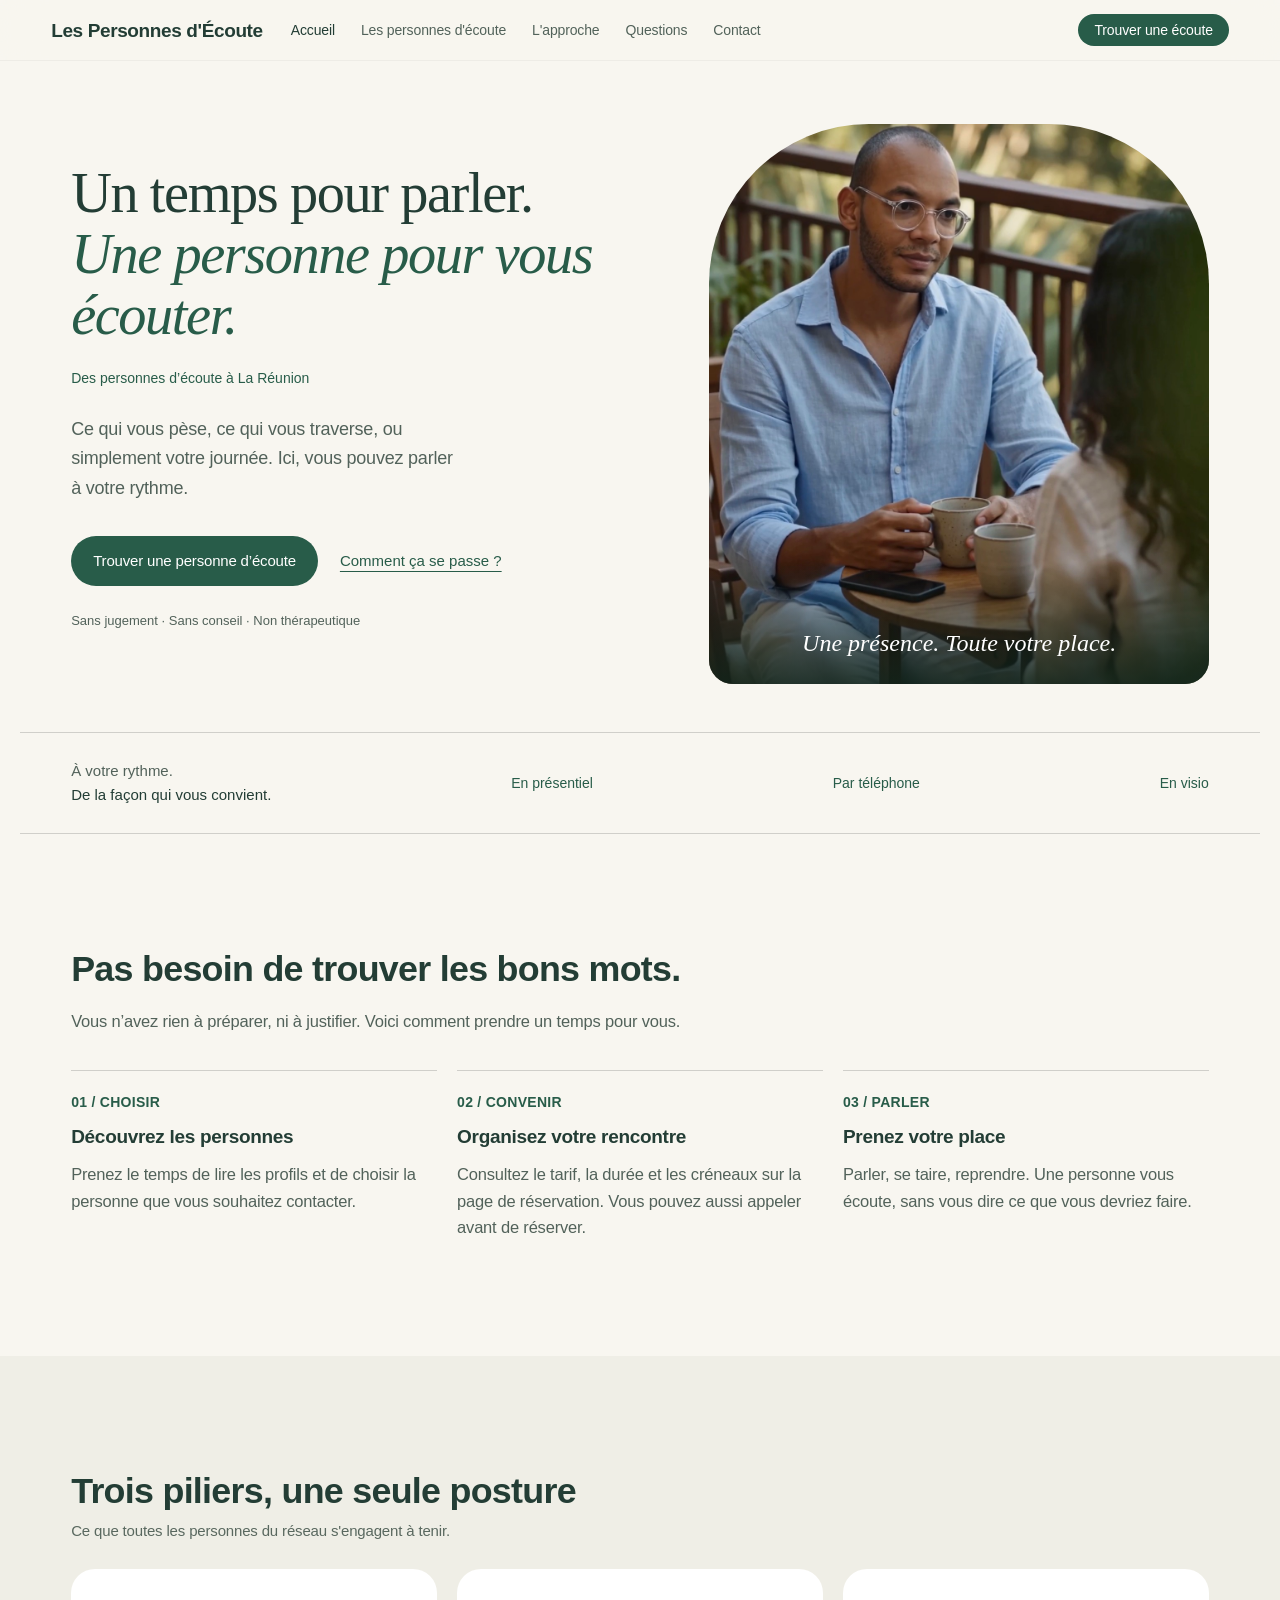
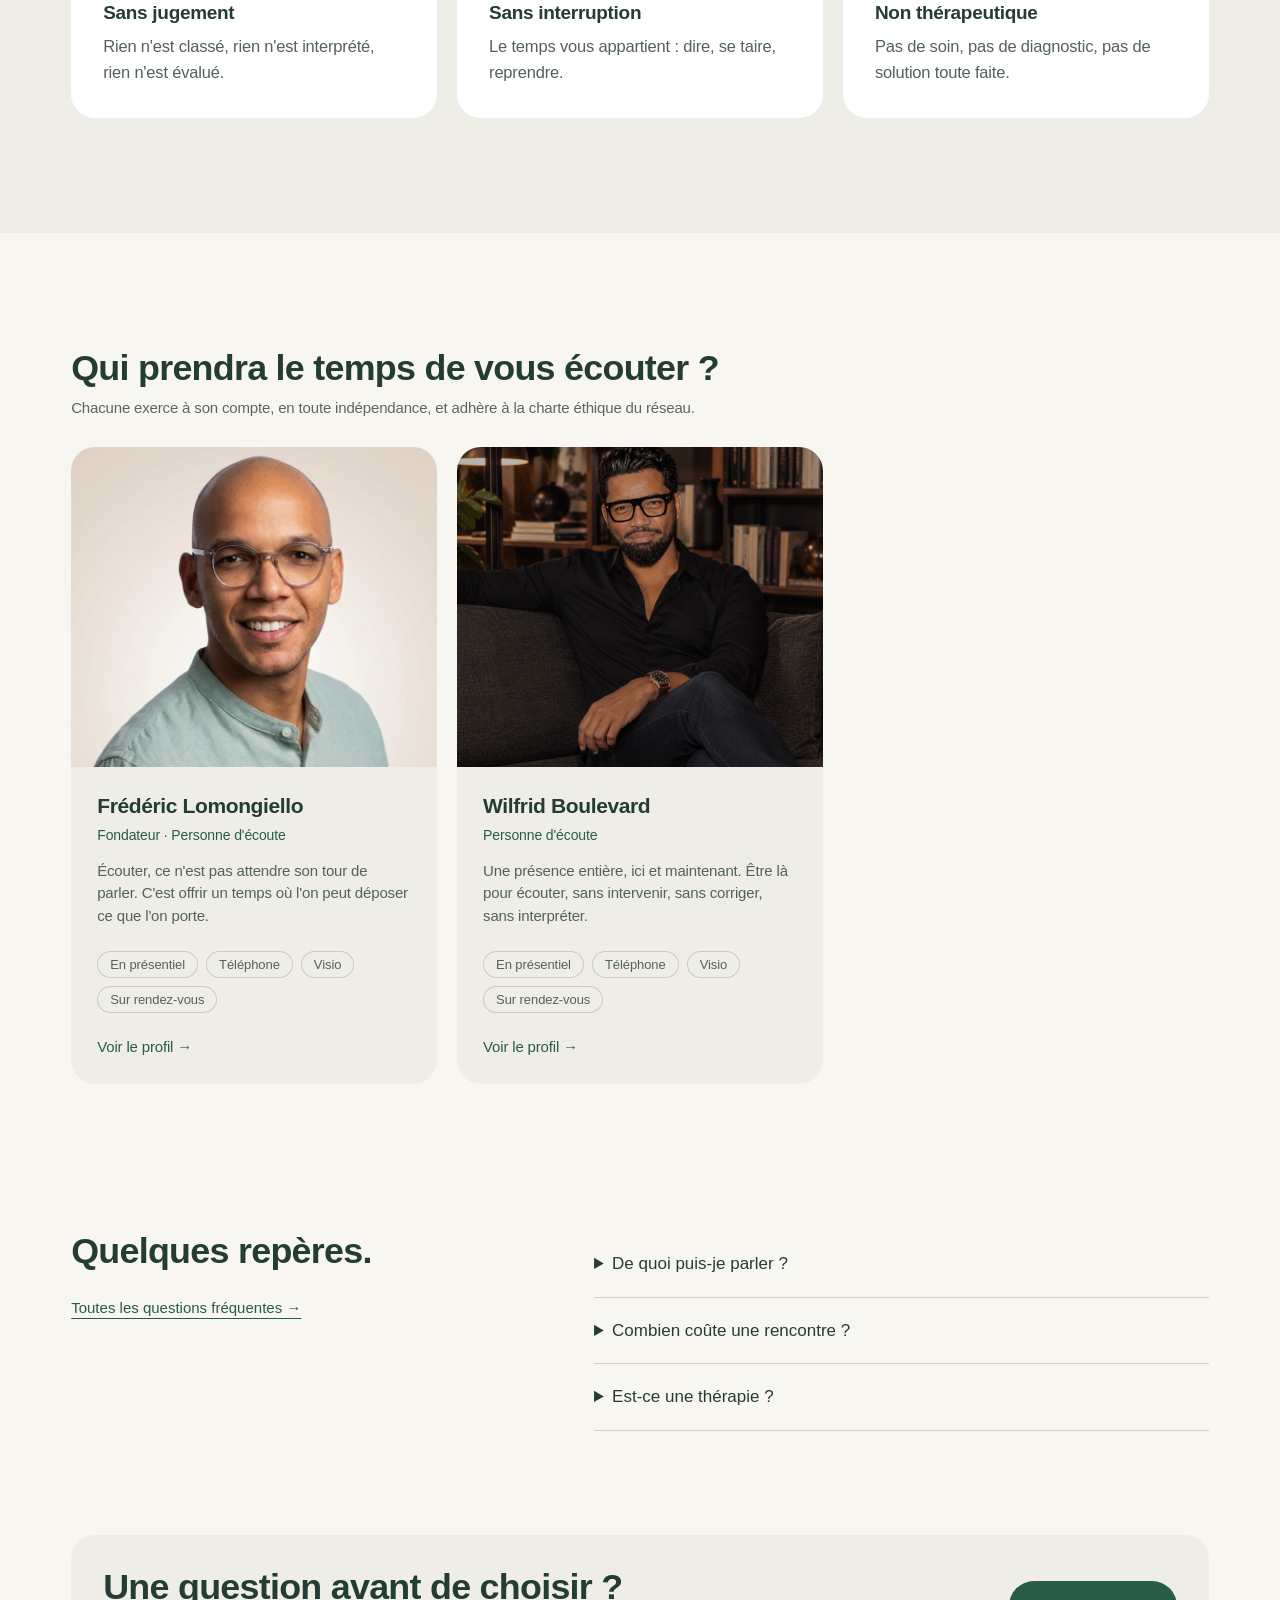
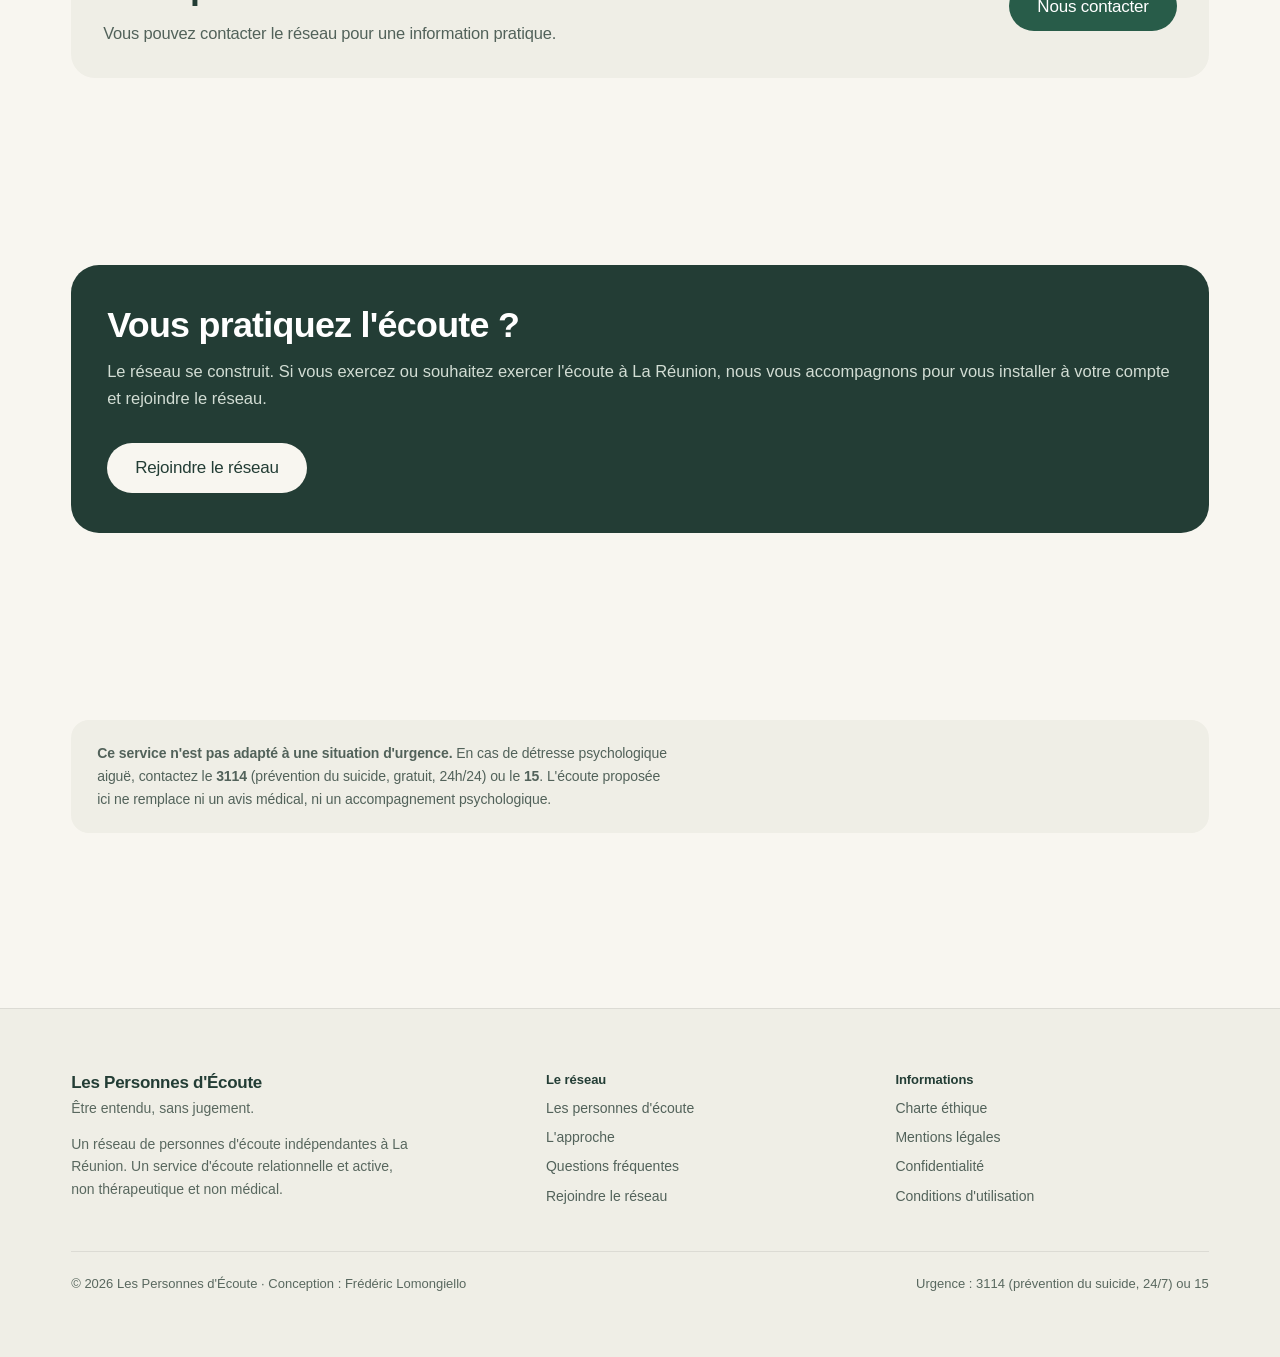
==== commit 43edb8b1: "Version modifiée par GPT (base f722c3d) - import pour fusion" ====
--- a/index.html
+++ b/index.html
@@ -5,7 +5,7 @@
 <meta name="viewport" content="width=device-width, initial-scale=1, viewport-fit=cover">
 <title>Les Personnes d'Écoute — Être entendu, sans jugement</title>
 <meta name="description" content="Un réseau de personnes d'écoute indépendantes à La Réunion. Un espace de parole calme, confidentiel et non thérapeutique. Trouvez la personne qui vous écoutera.">
-<meta name="theme-color" content="#FBFBFD">
+<meta name="theme-color" content="#F8F6F0">
 <link rel="icon" href="favicon.svg" type="image/svg+xml">
 <link rel="apple-touch-icon" href="favicon.svg">
 <link rel="stylesheet" href="assets/style.css">
@@ -21,7 +21,7 @@
       <a href="questions.html">Questions</a>
       <a href="contact.html">Contact</a>
     </nav>
-    <a class="header-cta" href="rejoindre.html">Rejoindre le réseau</a>
+    <a class="header-cta" href="personnes-ecoute/index.html">Trouver une écoute</a>
     <button class="menu-toggle" id="menuToggle" aria-expanded="false" aria-controls="mobileMenu" aria-label="Ouvrir le menu">
       <svg width="20" height="20" viewBox="0 0 24 24" fill="none" stroke="currentColor" stroke-width="1.9" stroke-linecap="round"><path d="M4 7h16M4 12h16M4 17h16"/></svg>
     </button>
@@ -33,29 +33,40 @@
     <a href="approche.html">L'approche</a>
     <a href="questions.html">Questions</a>
     <a href="contact.html">Contact</a>
-    <a class="header-cta" href="rejoindre.html">Rejoindre le réseau</a>
+    <a class="header-cta" href="personnes-ecoute/index.html">Trouver une écoute</a>
   </div>
 
   <main>
 
     <section class="wrap hero">
-      <h1 class="display">Parler, et <em>être entendu</em>.</h1>
-      <p class="lead" style="margin-top:24px">Parfois, on a besoin de parler, mais personne n'est là pour écouter.
-        Pas pour être soigné, pas pour être conseillé : simplement pour être entendu.</p>
-      <div class="btn-row">
-        <a class="btn btn-primary" href="personnes-ecoute/index.html">Voir les personnes d'écoute</a>
-        <a class="btn btn-secondary" href="approche.html">Découvrir l'approche</a>
-      </div>
-    </section>
-
-    <section class="wrap stack-md">
-      <div class="card">
-        <p class="serif-quote">Parfois, on ressent le besoin de parler, mais personne
-          n'est là pour nous écouter.</p>
-        <p class="serif-quote" style="margin-top:12px;color:var(--accent)">À qui parler ?</p>
-        <hr class="hairline" style="margin:22px 0">
-        <p class="body" style="margin:0">Une personne d'écoute vous accueille pour un temps de parole. Rien n'est
-          analysé, rien n'est interprété, rien n'est évalué. Votre parole est reçue telle qu'elle vient.</p>
+      <div class="hero-copy">
+        <h1 class="display">Un temps pour parler.<br><em>Une personne pour vous écouter.</em></h1>
+        <p class="location-label">Des personnes d’écoute à La Réunion</p>
+        <p class="lead">Ce qui vous pèse, ce qui vous traverse, ou simplement votre journée. Ici, vous pouvez parler à votre rythme.</p>
+        <div class="btn-row">
+          <a class="btn btn-primary" href="#personnes">Trouver une personne d’écoute</a>
+          <a class="text-link" href="#deroulement">Comment ça se passe ?</a>
+        </div>
+        <p class="hero-note">Sans jugement · Sans conseil · Non thérapeutique</p>
+      </div>
+      <figure class="hero-photo">
+        <img src="photos/frederic-ecoute.jpg" alt="Frédéric, assis à une table face à une personne" width="1206" height="2125" fetchpriority="high">
+        <figcaption>Une présence. Toute votre place.</figcaption>
+      </figure>
+    </section>
+
+    <section class="wrap welcome-strip" aria-label="Modalités d’écoute">
+      <p>À votre rythme.<br><strong>De la façon qui vous convient.</strong></p>
+      <span>En présentiel</span><span>Par téléphone</span><span>En visio</span>
+    </section>
+
+    <section class="wrap stack-lg" id="deroulement">
+      <h2 class="title-md">Pas besoin de trouver les bons mots.</h2>
+      <p class="body section-intro">Vous n’avez rien à préparer, ni à justifier. Voici comment prendre un temps pour vous.</p>
+      <div class="grid grid-3 steps">
+        <article><span class="num-badge">01 / CHOISIR</span><h3 class="title-sm">Découvrez les personnes</h3><p class="body">Prenez le temps de lire les profils et de choisir la personne que vous souhaitez contacter.</p></article>
+        <article><span class="num-badge">02 / CONVENIR</span><h3 class="title-sm">Organisez votre rencontre</h3><p class="body">Consultez le tarif, la durée et les créneaux sur la page de réservation. Vous pouvez aussi appeler avant de réserver.</p></article>
+        <article><span class="num-badge">03 / PARLER</span><h3 class="title-sm">Prenez votre place</h3><p class="body">Parler, se taire, reprendre. Une personne vous écoute, sans vous dire ce que vous devriez faire.</p></article>
       </div>
     </section>
 
@@ -65,17 +76,14 @@
       <p class="eyebrow" style="margin-top:8px">Ce que toutes les personnes du réseau s'engagent à tenir.</p>
       <div class="grid grid-3" style="margin-top:28px">
         <article class="card">
-          <span class="num-badge">01</span>
           <h3 class="title-sm">Sans jugement</h3>
           <p class="body" style="margin-top:8px">Rien n'est classé, rien n'est interprété, rien n'est évalué.</p>
         </article>
         <article class="card">
-          <span class="num-badge">02</span>
           <h3 class="title-sm">Sans interruption</h3>
           <p class="body" style="margin-top:8px">Le temps vous appartient : dire, se taire, reprendre.</p>
         </article>
         <article class="card">
-          <span class="num-badge">03</span>
           <h3 class="title-sm">Non thérapeutique</h3>
           <p class="body" style="margin-top:8px">Pas de soin, pas de diagnostic, pas de solution toute faite.</p>
         </article>
@@ -83,13 +91,13 @@
       </div>
     </section>
 
-    <section class="wrap stack-lg">
-      <h2 class="title-md">Les personnes d'écoute</h2>
+    <section class="wrap stack-lg" id="personnes">
+      <h2 class="title-md">Qui prendra le temps de vous écouter ?</h2>
       <p class="eyebrow" style="margin-top:8px">Chacune exerce à son compte, en toute indépendance, et adhère à la
         charte éthique du réseau.</p>
       <div class="people" style="margin-top:28px">
         <a class="person-card" href="personnes-ecoute/frederic-lomongiello.html">
-          <img src="photos/frederic-portrait.jpg" alt="Portrait de Frédéric Lomongiello">
+          <img loading="lazy" src="photos/frederic-portrait.jpg" alt="Portrait de Frédéric Lomongiello">
           <div class="person-body">
             <span class="person-name">Frédéric Lomongiello</span>
             <span class="person-role">Fondateur · Personne d'écoute</span>
@@ -104,7 +112,7 @@
           </div>
         </a>
         <a class="person-card" href="personnes-ecoute/wilfrid-boulevard.html">
-          <img src="photos/boulevard-canape.jpg" alt="Portrait de Wilfrid Boulevard">
+          <img loading="lazy" src="photos/boulevard-canape.jpg" alt="Portrait de Wilfrid Boulevard">
           <div class="person-body">
             <span class="person-name">Wilfrid Boulevard</span>
             <span class="person-role">Personne d'écoute</span>
@@ -121,6 +129,19 @@
       </div>
     </section>
 
+    <section class="wrap home-questions">
+      <div><h2 class="title-md">Quelques repères.</h2><a class="text-link" href="questions.html">Toutes les questions fréquentes →</a></div>
+      <div>
+        <details><summary>De quoi puis-je parler ?</summary><p>De ce qui compte pour vous : votre quotidien, un sentiment de solitude, une situation difficile ou le simple besoin d’être entendu.</p></details>
+        <details><summary>Combien coûte une rencontre ?</summary><p>Chaque personne d’écoute fixe son tarif. Le prix et la durée sont indiqués sur sa page de réservation, avant de réserver.</p></details>
+        <details><summary>Est-ce une thérapie ?</summary><p>Non. C’est un temps de parole sans conseil, sans diagnostic et sans soin. Il ne remplace pas un accompagnement médical ou psychologique.</p></details>
+      </div>
+    </section>
+
+    <section class="wrap stack-md">
+      <div class="contact-invite"><div><h2 class="title-md">Une question avant de choisir ?</h2><p class="body">Vous pouvez contacter le réseau pour une information pratique.</p></div><a class="btn btn-primary" href="contact.html">Nous contacter</a></div>
+    </section>
+
     <section class="wrap stack-lg">
       <div class="card-sage">
         <h2 class="title-md">Vous pratiquez l'écoute ?</h2>
--- a/assets/style.css
+++ b/assets/style.css
@@ -1,37 +1,35 @@
 /* ============================================================
    Les Personnes d'Écoute — design system
-   Esthétique : quasi-monochrome à la Apple.
-   Blanc pur, tuiles grises planes, un seul accent bleu,
-   typographie système, hiérarchie par la taille et le poids.
+   Palette chaleureuse, typographie lisible et mouvement discret.
    ============================================================ */
 
 :root{
-  --bg:#FFFFFF;
-  --bg-alt:#F5F5F7;
-  --ink:#1D1D1F;
-  --ink-soft:#6E6E73;
-  --ink-mute:#86868B;
-  --ink-faint:#86868B;
-  --accent:#0071E3;
-  --accent-hover:#0077ED;
-  --accent-wash:rgba(0,113,227,.08);
-  --accent-wash-strong:rgba(0,113,227,.14);
+  --bg:#F8F6F0;
+  --bg-alt:#EFEEE6;
+  --ink:#233D35;
+  --ink-soft:#52625A;
+  --ink-mute:#59685F;
+  --ink-faint:#59685F;
+  --accent:#285C49;
+  --accent-hover:#1D4738;
+  --accent-wash:rgba(40,92,73,.08);
+  --accent-wash-strong:rgba(40,92,73,.14);
   --hairline:rgba(0,0,0,.08);
   --hairline-strong:rgba(0,0,0,.16);
   /* Anciens noms de variables conservés pour compatibilité
      avec les styles en ligne des pages HTML. */
-  --sage:#0071E3;
-  --sage-dark:#1D1D1F;
-  --sage-wash:rgba(0,113,227,.08);
-  --sage-wash-strong:rgba(0,113,227,.14);
-  --rust:#6E6E73;
-  --rust-light:#86868B;
-  --cloud:#FFFFFF;
-  --card:#F5F5F7;
+  --sage:#285C49;
+  --sage-dark:#233D35;
+  --sage-wash:rgba(40,92,73,.08);
+  --sage-wash-strong:rgba(40,92,73,.14);
+  --rust:#52625A;
+  --rust-light:#59685F;
+  --cloud:#F8F6F0;
+  --card:#EFEEE6;
   --sans:-apple-system,BlinkMacSystemFont,"SF Pro Display","SF Pro Text","Helvetica Neue",Helvetica,Arial,sans-serif;
   --serif:var(--sans);
   --gutter:clamp(20px,4vw,56px);
-  --maxw:1080px;
+  --maxw:1240px;
   --header-h:calc(60px + env(safe-area-inset-top, 0px));
 }
 
@@ -53,7 +51,7 @@
 :focus{outline:none}
 :focus-visible{outline:2px solid var(--accent);outline-offset:3px;border-radius:6px}
 
-::selection{background:rgba(0,113,227,.18);color:var(--ink)}
+::selection{background:rgba(40,92,73,.18);color:var(--ink)}
 ::-webkit-scrollbar{width:10px;height:10px}
 ::-webkit-scrollbar-track{background:transparent}
 ::-webkit-scrollbar-thumb{background:rgba(0,0,0,.16);border-radius:5px}
@@ -83,7 +81,7 @@
   height:var(--header-h);
   display:flex;align-items:center;gap:28px;
   padding:env(safe-area-inset-top, 0px) var(--gutter) 0;
-  background:rgba(251,251,253,.78);
+  background:rgba(248,246,240,.78);
   backdrop-filter:blur(20px) saturate(180%);
   -webkit-backdrop-filter:blur(20px) saturate(180%);
   box-shadow:0 .5px 0 var(--hairline);
@@ -119,8 +117,9 @@
 }
 .mobile-menu{
   position:fixed;inset:0;z-index:55;
+  overflow-y:auto;overscroll-behavior:contain;
   padding:calc(var(--header-h) + 16px) var(--gutter) 40px;
-  background:rgba(251,251,253,.96);
+  background:rgba(248,246,240,.96);
   backdrop-filter:blur(28px) saturate(180%);
   -webkit-backdrop-filter:blur(28px) saturate(180%);
   display:flex;flex-direction:column;gap:2px;
@@ -128,6 +127,7 @@
 }
 .mobile-menu[hidden]{display:none}
 .mobile-menu a{
+  flex-shrink:0;
   padding:16px 4px;border-bottom:1px solid var(--hairline);
   font:500 20px/1.2 var(--sans);letter-spacing:-.016em;color:var(--ink);
 }
@@ -171,15 +171,35 @@
 .serif-quote{font:500 clamp(19px,2vw,24px)/1.35 var(--sans);letter-spacing:-.016em;color:var(--ink)}
 
 /* ---------------- hero (accueil) ---------------- */
-.hero{
-  text-align:center;
-  padding-block:clamp(72px,11vw,136px) clamp(56px,8vw,96px);
-}
-.hero .lead{margin-left:auto;margin-right:auto}
-.hero .btn-row{justify-content:center}
-.hero > *{animation:heroIn .6s cubic-bezier(.2,.6,.2,1) backwards}
-.hero > *:nth-child(2){animation-delay:.08s}
-.hero > *:nth-child(3){animation-delay:.16s}
+.hero{display:grid;grid-template-columns:1.15fr 1fr;gap:clamp(30px,5vw,72px);align-items:center;padding-block:64px 48px}
+.hero-copy{animation:heroIn .6s ease backwards;min-width:0}
+.hero .display{font:400 clamp(38px,4.4vw,64px)/1.08 Georgia,"Times New Roman",serif;letter-spacing:-.025em}
+.hero .display em{font-style:italic}
+.hero .lead{margin-top:26px;max-width:39ch;font-size:18px;line-height:1.65}
+.location-label{font:500 14px/1.5 var(--sans);color:var(--accent);margin:22px 0 0}
+.hero .btn-row{align-items:center;gap:22px}
+.hero .btn{font-size:15px;padding-inline:22px;gap:16px}
+.text-link{display:inline-block;font-size:15px;font-weight:500;text-decoration:underline;text-underline-offset:5px;line-height:1.6}
+.hero-note{margin-top:24px;font-size:13px;color:var(--ink-soft);line-height:1.7}
+.hero-photo{margin:0;position:relative;border-radius:160px 160px 24px 24px;overflow:hidden;animation:heroIn .8s ease backwards}
+.hero-photo img{width:100%;height:560px;object-fit:cover;object-position:center 40%}
+.hero-photo figcaption{position:absolute;bottom:0;left:0;right:0;padding:65px 25px 25px;background:linear-gradient(transparent,rgba(17,37,28,.85));color:white;font:italic 24px/1.3 Georgia,serif;text-align:center}
+.welcome-strip{display:flex;align-items:center;justify-content:space-between;gap:20px;padding-block:26px;border-block:1px solid var(--hairline-strong)}
+.welcome-strip p{margin:0;color:var(--ink-soft);font-size:15px;line-height:1.6}
+.welcome-strip strong{color:var(--ink);font-weight:500}
+.welcome-strip>span{font-size:14px;color:var(--accent)}
+.section-intro{margin-top:18px}
+.steps{margin-top:36px;gap:32px}
+.steps article{border-top:1px solid var(--hairline-strong);padding-top:24px}
+.steps .body{margin-top:12px}
+.home-questions{display:grid;grid-template-columns:1fr 1.3fr;gap:50px;padding-block:32px}
+.home-questions .text-link{margin-top:24px}
+.home-questions details{border-bottom:1px solid var(--hairline-strong);padding:20px 0}
+.home-questions summary{cursor:pointer;font-size:17px;font-weight:500;line-height:1.5}
+.home-questions details p{font-size:16px;line-height:1.7;color:var(--ink-soft)}
+.contact-invite{display:flex;align-items:center;justify-content:space-between;gap:24px;background:var(--bg-alt);padding:32px;border-radius:24px}
+.contact-invite .body{margin-top:12px}
+section[id]{scroll-margin-top:90px}
 
 /* ---------------- buttons ---------------- */
 .btn{
@@ -192,8 +212,8 @@
 .btn-primary{background:var(--accent);color:#FFF}
 .btn-primary:hover{background:var(--accent-hover);color:#FFF}
 .btn-primary:active{transform:scale(.97)}
-.btn-secondary{background:#E8E8ED;color:var(--ink)}
-.btn-secondary:hover{background:#DEDEE3;color:var(--ink)}
+.btn-secondary{background:#E6E9DF;color:var(--ink)}
+.btn-secondary:hover{background:#DBE1D4;color:var(--ink)}
 .btn-secondary:active{transform:scale(.97)}
 .btn-row{display:flex;flex-wrap:wrap;gap:12px;margin-top:32px}
 
@@ -206,7 +226,7 @@
   border-radius:28px;background:var(--ink);padding:40px 36px;color:#FFF;
 }
 .card-sage .title-md,.card-sage .title-sm{color:#FFF}
-.card-sage p{color:#A1A1A6}
+.card-sage p{color:#D2DDD4}
 .grid{display:grid;gap:20px}
 .grid-3{grid-template-columns:repeat(3,1fr)}
 .grid-2{grid-template-columns:repeat(2,1fr)}
@@ -242,14 +262,14 @@
 .row-block p{margin:0;font:400 15px/1.5 var(--sans);letter-spacing:-.011em;color:var(--ink-soft)}
 
 /* ---------------- cartes praticiens ---------------- */
-.people{display:grid;gap:20px;grid-template-columns:repeat(auto-fill,minmax(300px,1fr))}
+.people{display:grid;gap:20px;grid-template-columns:repeat(auto-fill,minmax(min(100%,300px),1fr))}
 .person-card{
   display:flex;flex-direction:column;
   background:var(--bg-alt);
   border-radius:24px;overflow:hidden;color:inherit;
   transition:background .25s ease;
 }
-.person-card:hover{background:#EDEDF2;color:inherit}
+.person-card:hover{background:#E4E8DE;color:inherit}
 .person-card img{width:100%;height:320px;object-fit:cover;object-position:50% 22%}
 .person-card .person-body{padding:26px 26px 30px;display:flex;flex-direction:column;gap:8px;flex:1}
 .person-card .person-name{font:600 21px/1.2 var(--sans);letter-spacing:-.018em;color:var(--ink)}
@@ -358,7 +378,7 @@
 }
 
 /* ---------------- responsive ---------------- */
-@media (max-width:900px){
+@media (max-width:1100px){
   .site-nav,.site-header .header-cta{display:none}
   .menu-toggle{display:flex}
   .grid-3,.grid-2{grid-template-columns:1fr}
@@ -366,8 +386,20 @@
   .person-hero .portrait img{height:min(460px,58vh)}
   .footer-grid{grid-template-columns:1fr;gap:28px}
 }
-@media (min-width:901px){
+@media (min-width:1101px){
   .mobile-menu{display:none !important}
+}
+@media (max-width:760px){
+  .hero{grid-template-columns:1fr;padding-top:36px;gap:28px}
+  .hero .display{font-size:clamp(37px,7.5vw,52px)}
+  .hero-photo{border-radius:100px 100px 20px 20px}
+  .hero-photo img{height:380px;object-position:center 35%}
+  .welcome-strip{display:grid;grid-template-columns:repeat(3,1fr);gap:16px}
+  .welcome-strip p{grid-column:1/-1}
+  .welcome-strip>span{font-size:13px}
+  .home-questions{grid-template-columns:1fr;gap:12px}
+  .contact-invite{flex-direction:column;align-items:flex-start;padding:26px}
+  .site-header .brand{font-size:17px}
 }
 @media (max-width:560px){
   .person-card img{height:260px}
